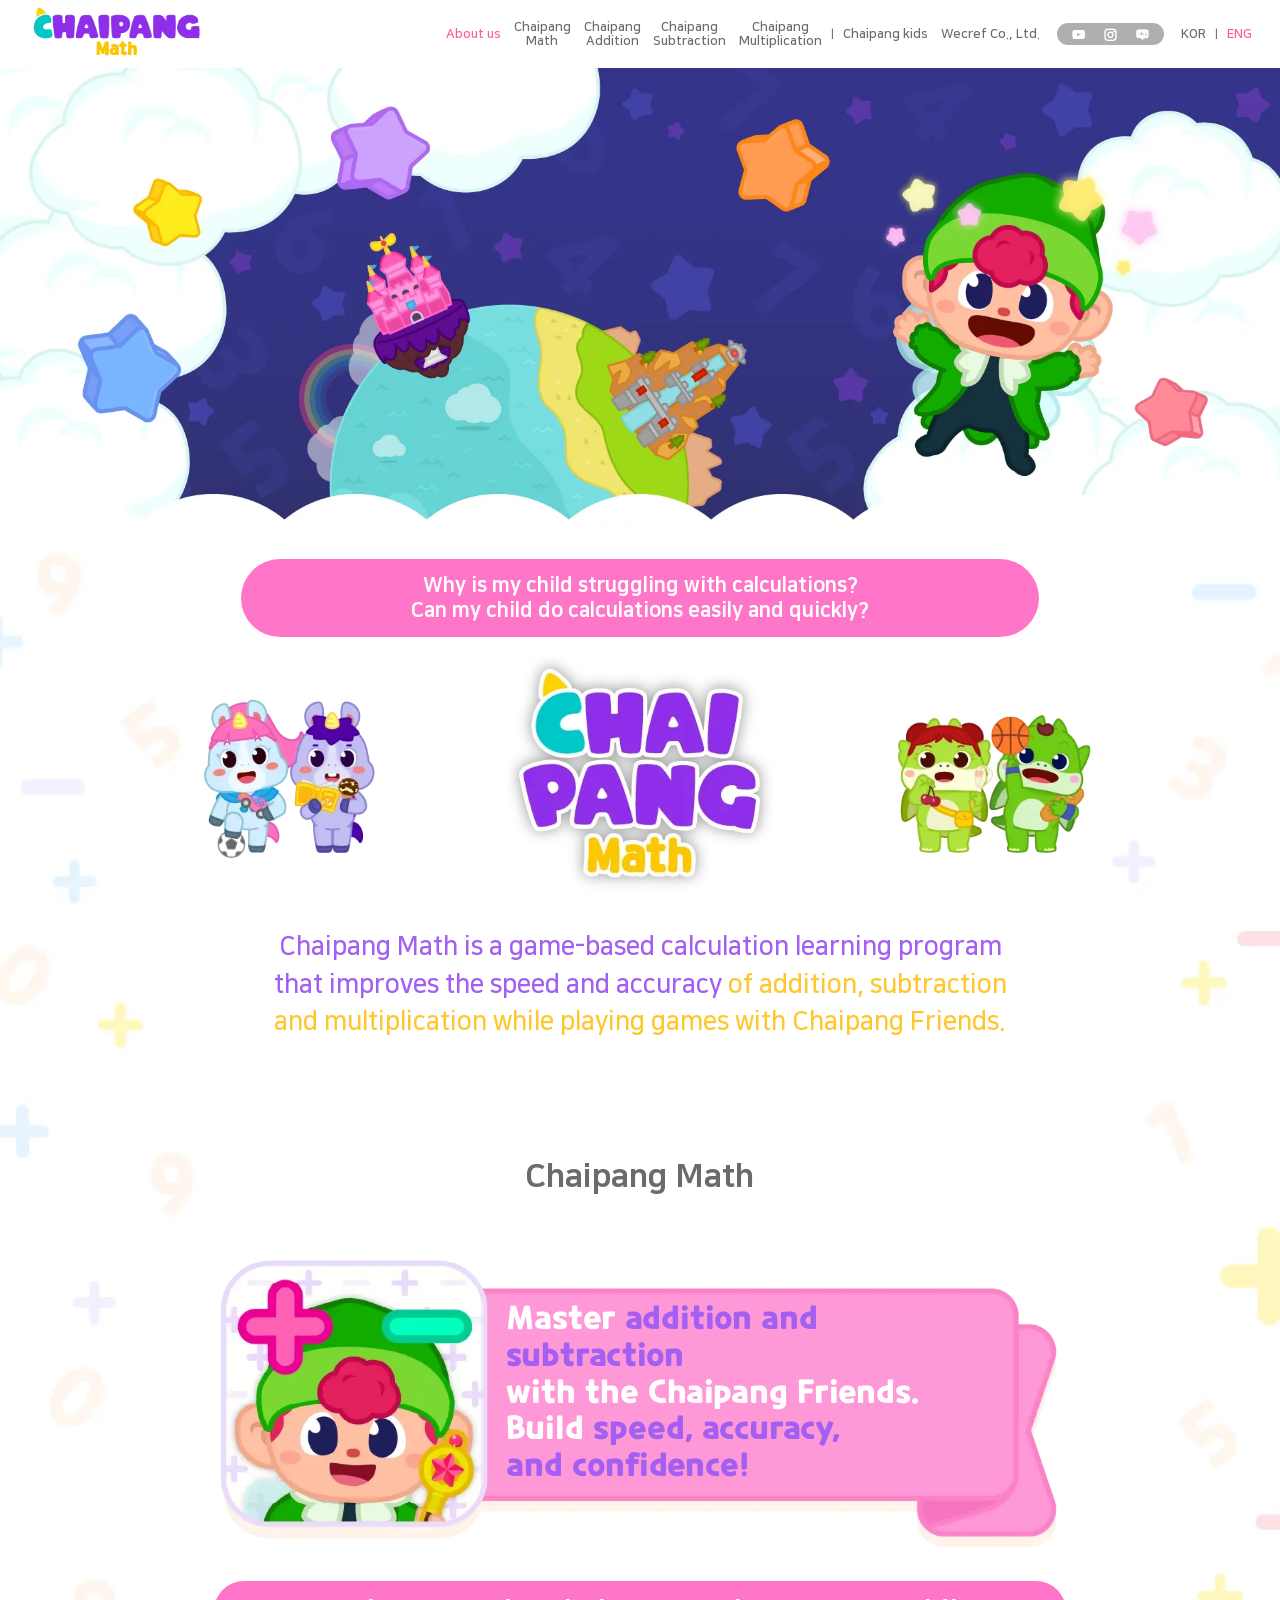
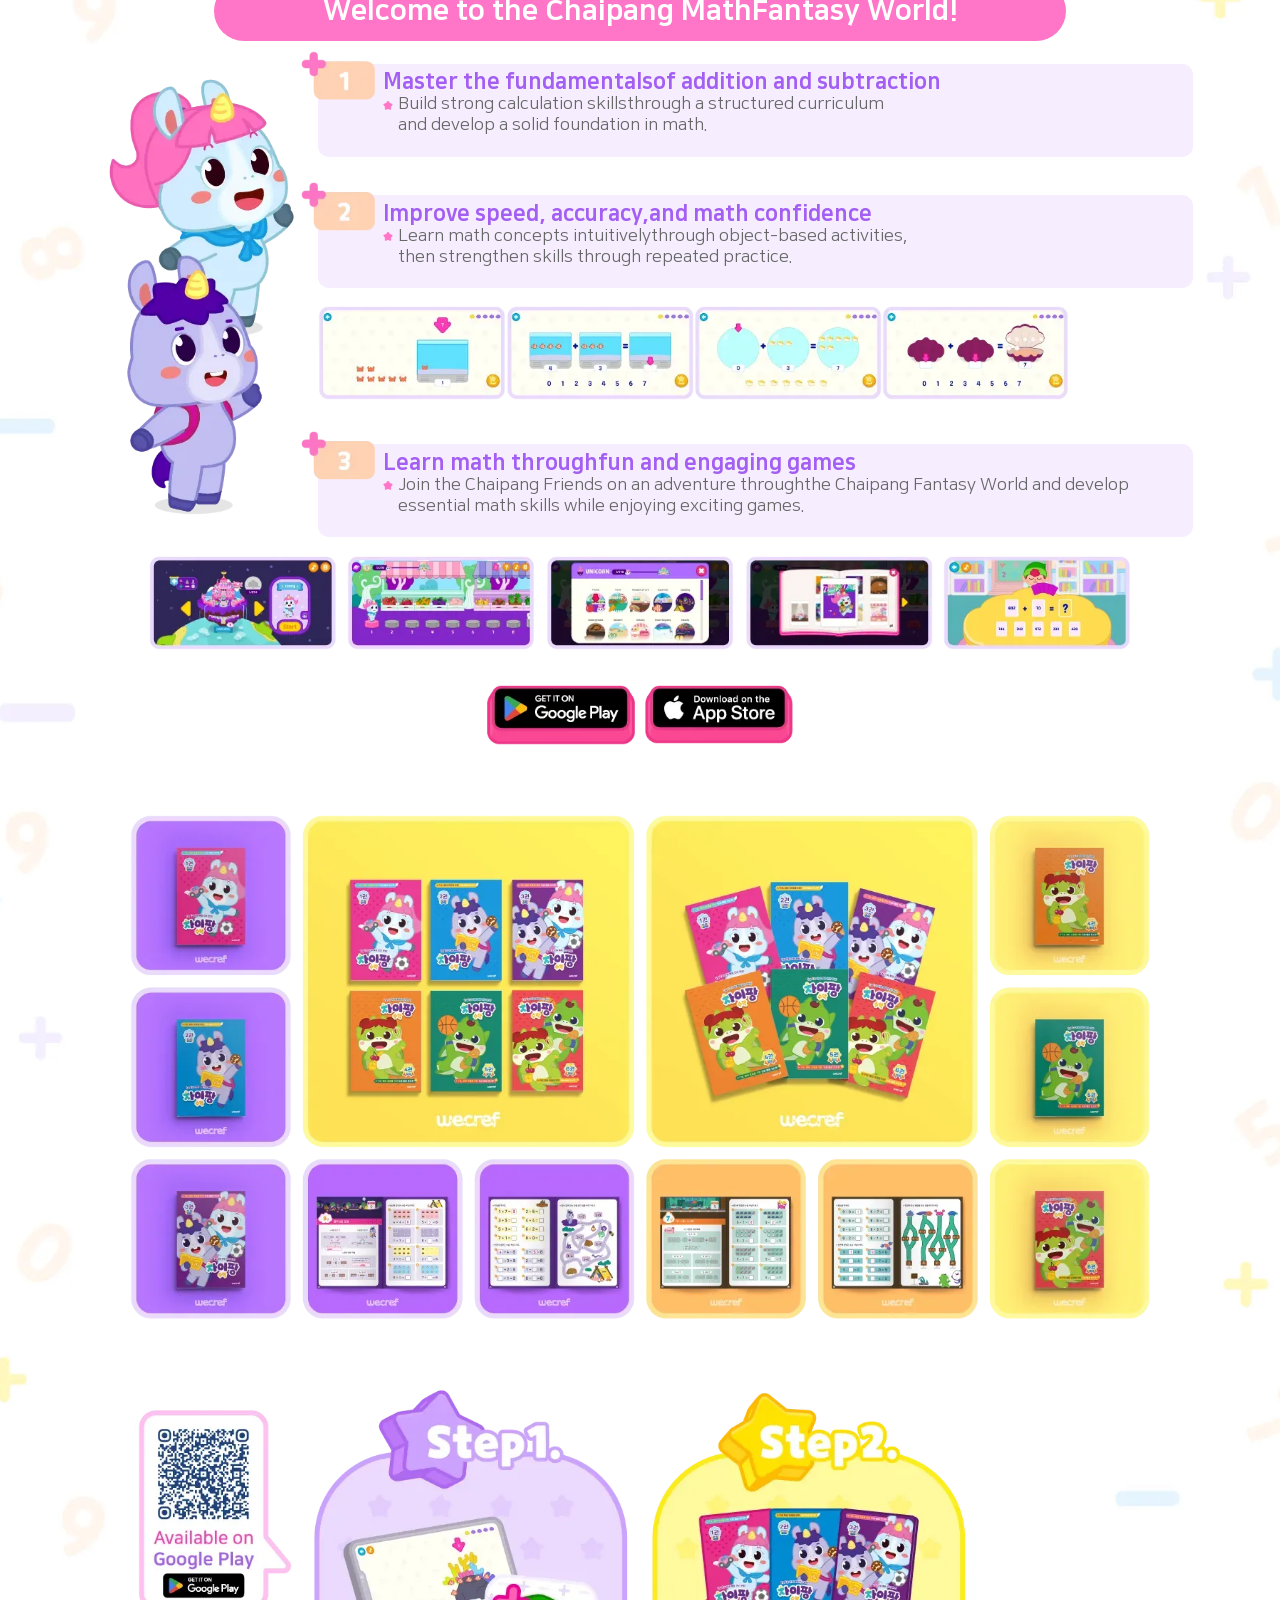
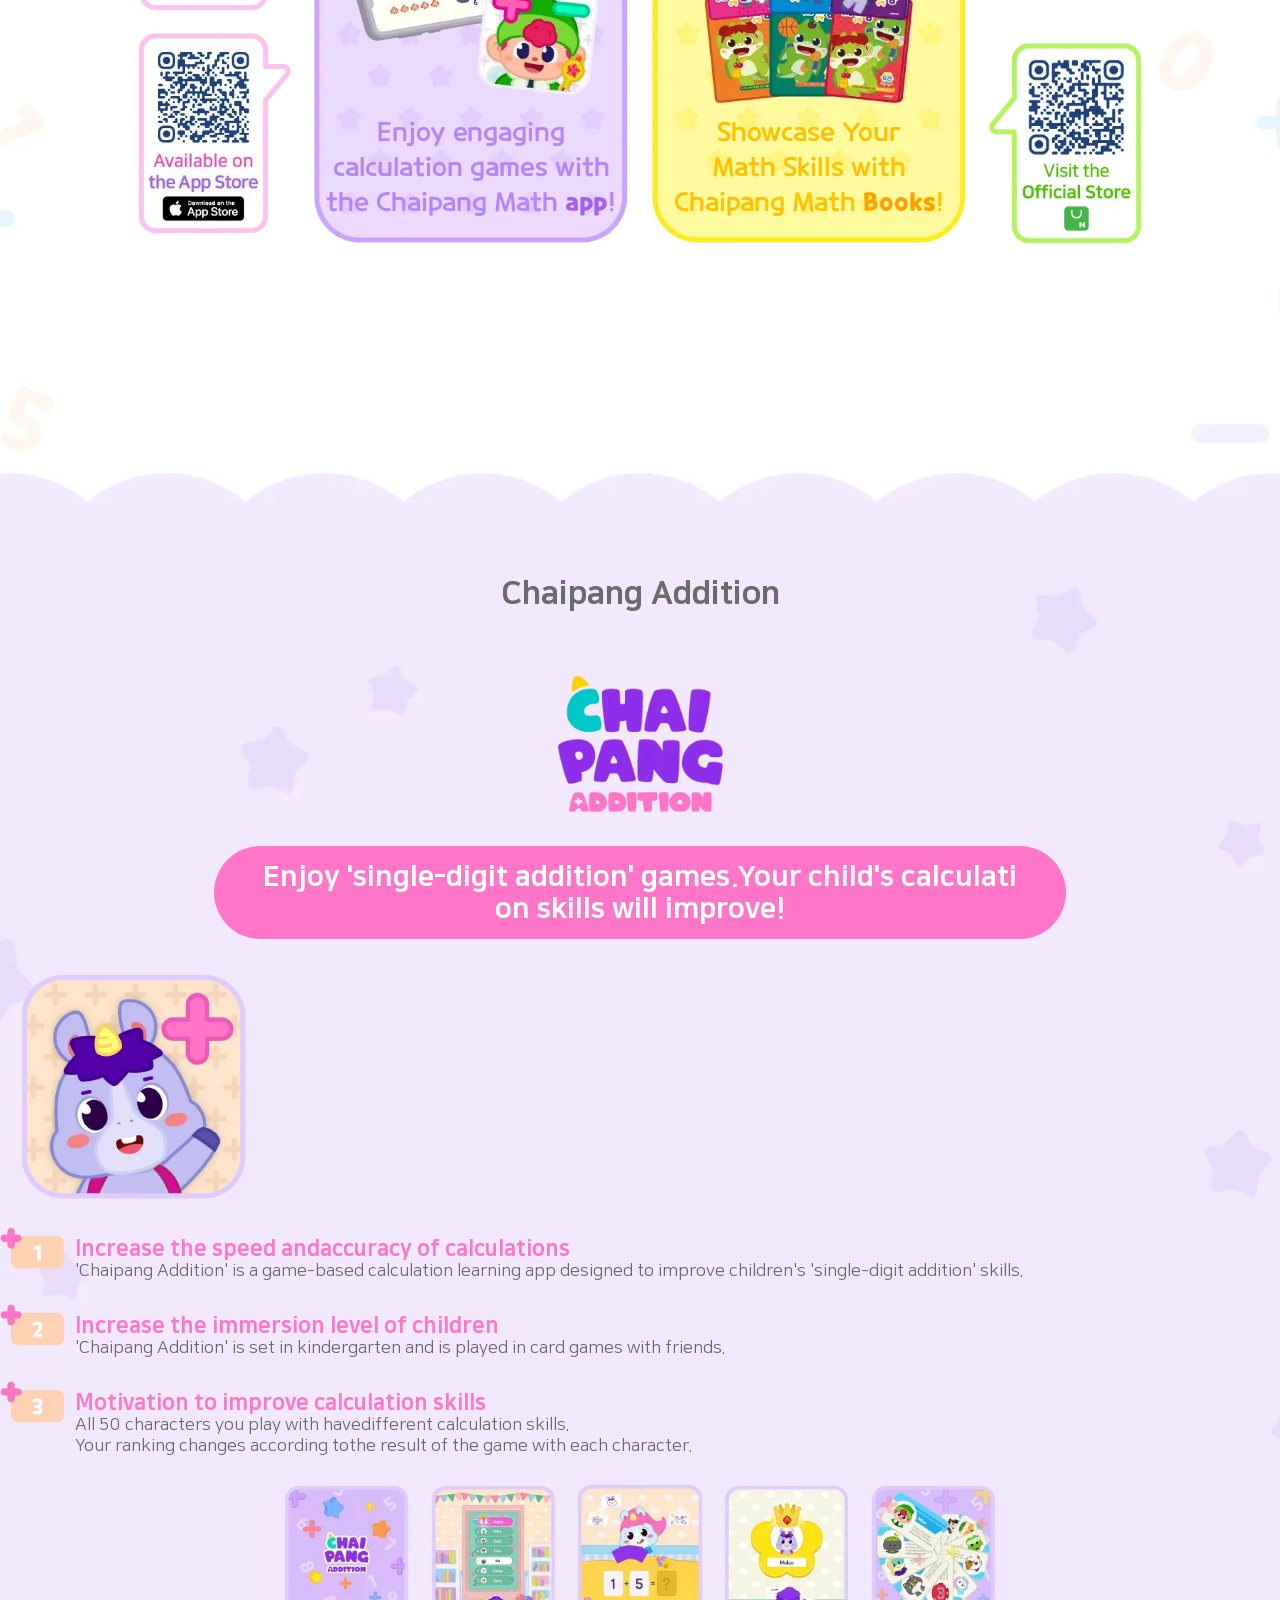
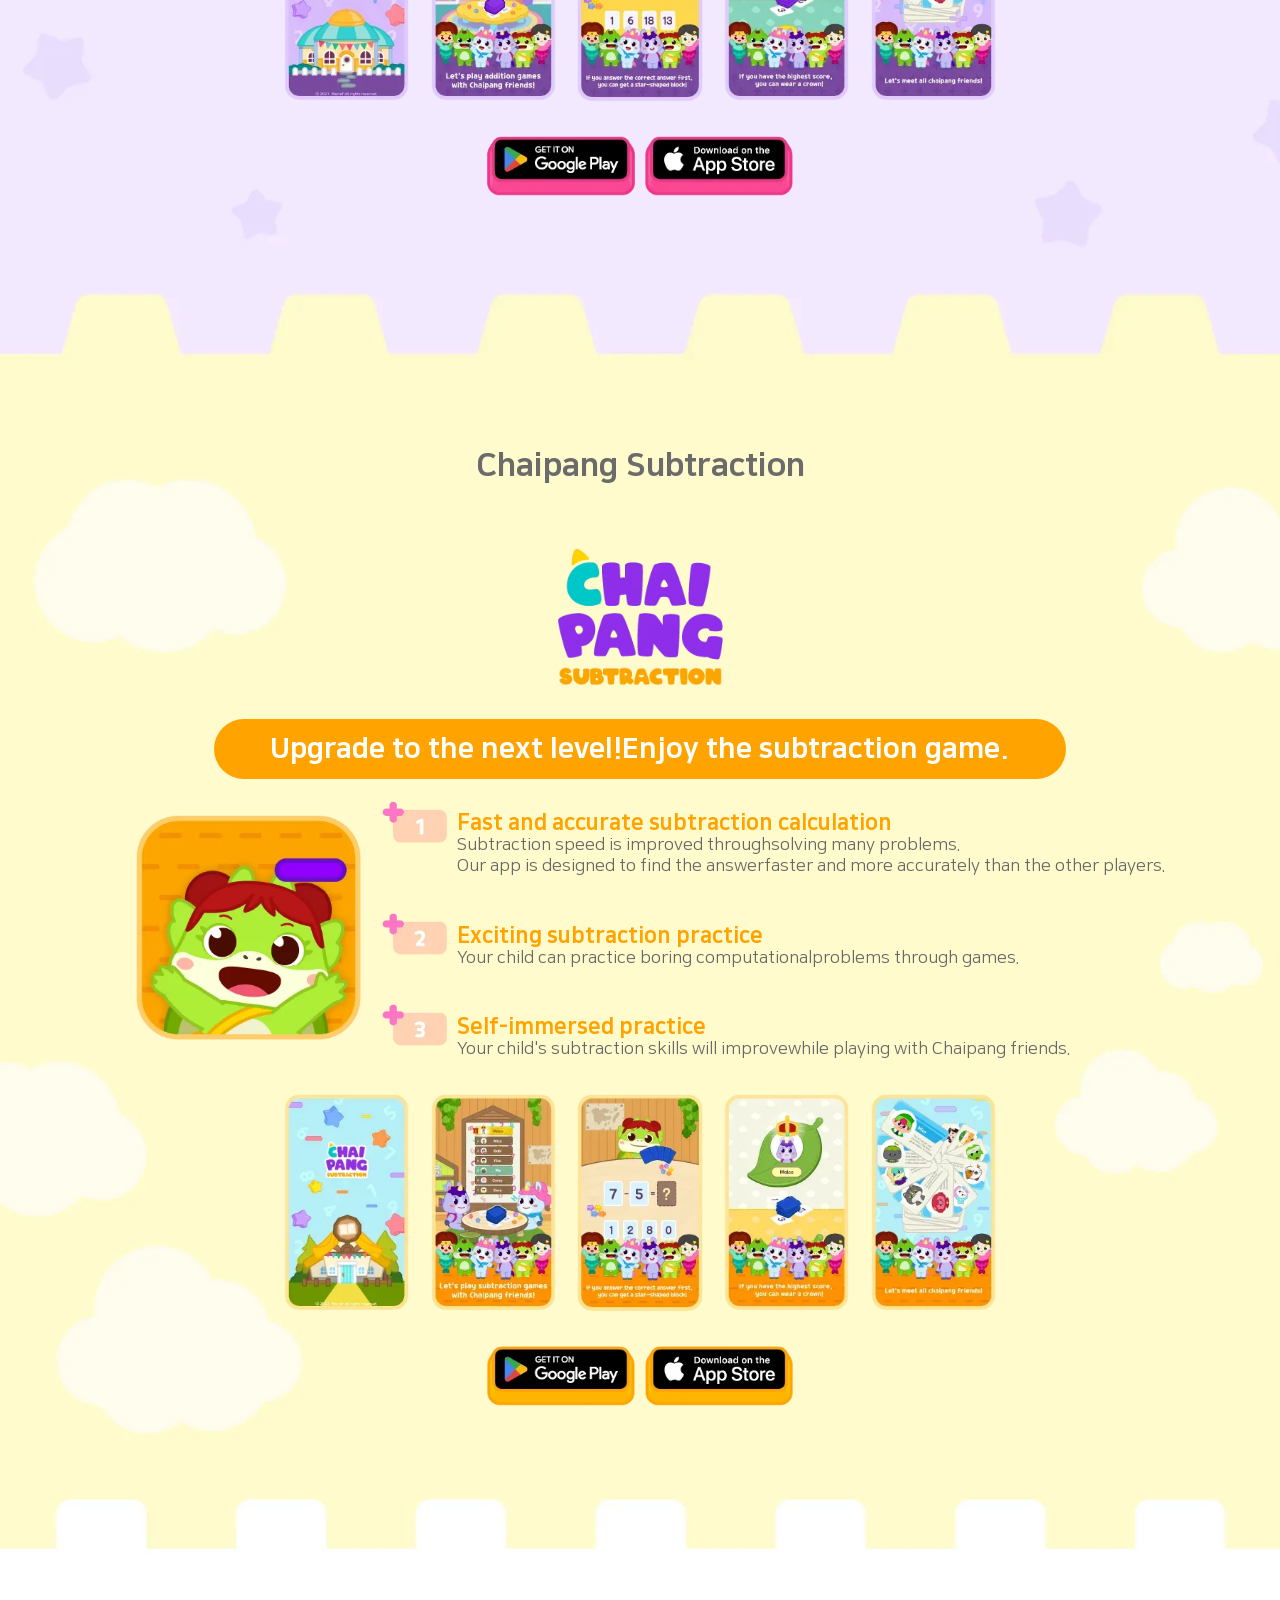
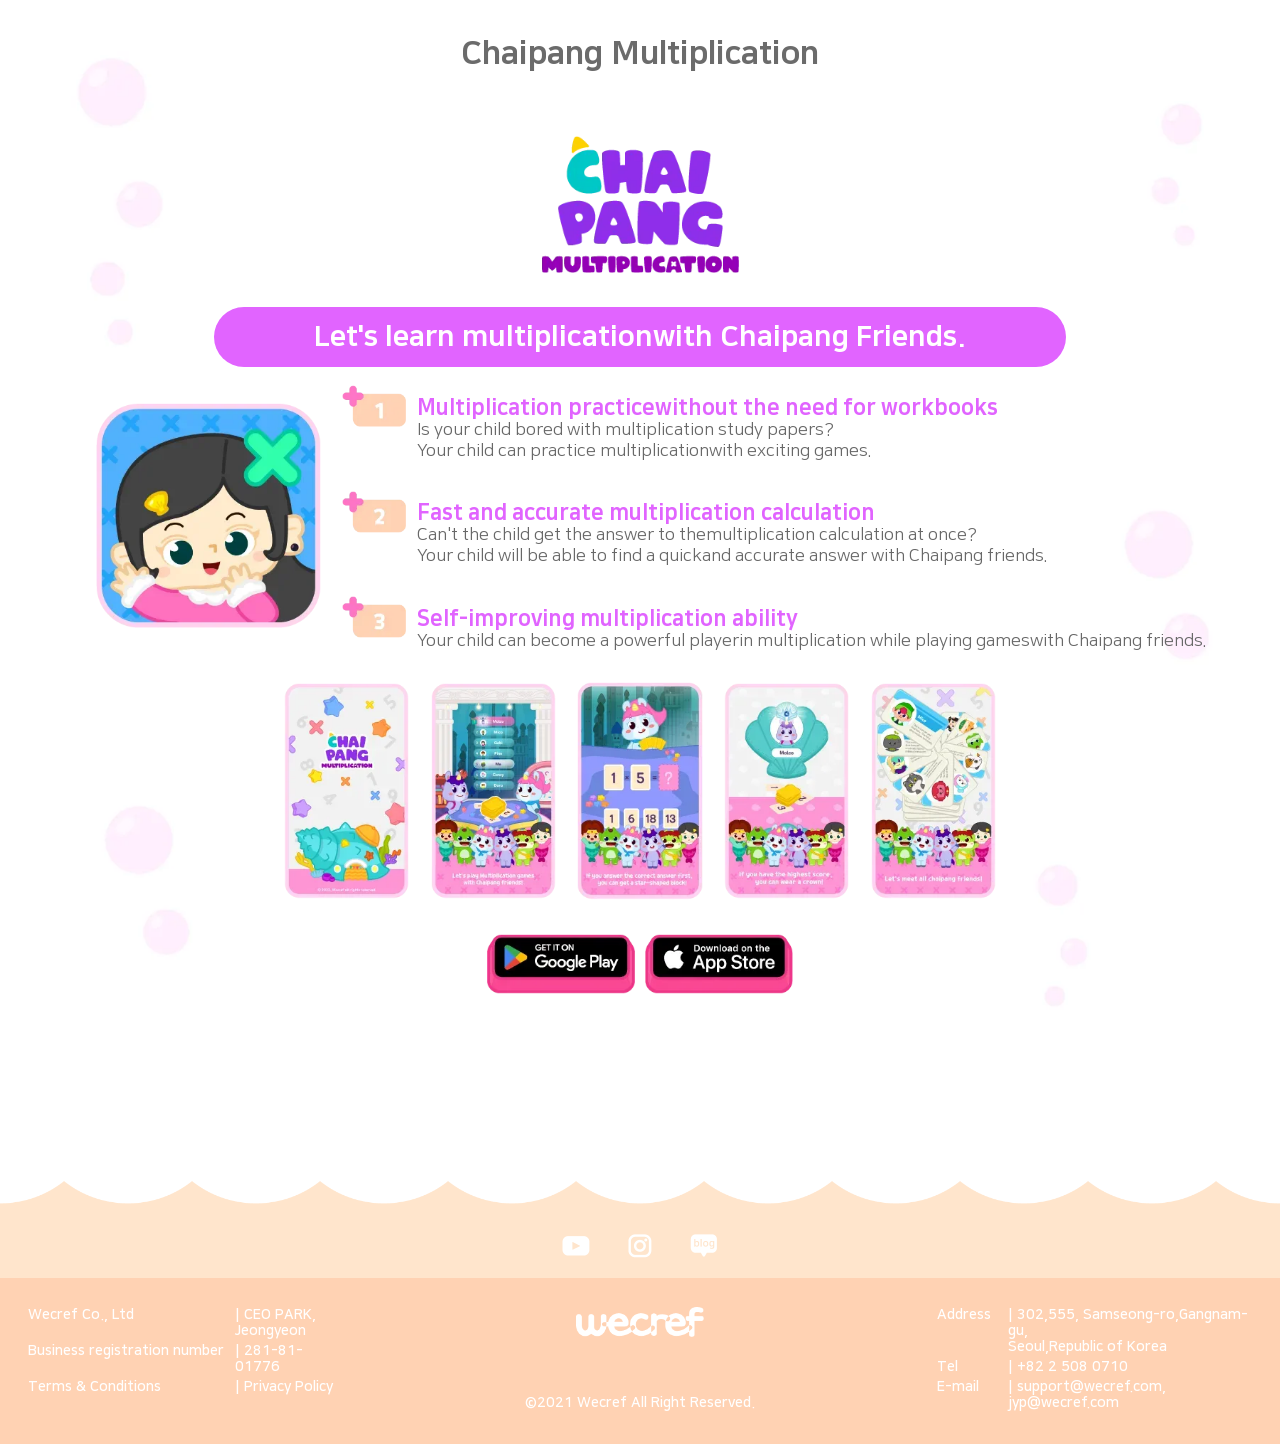
==== en_index.html @ 0b6674e0 "[리팩토링] Hero info p dual span 분리 (769+/768-), showcase-step BP 조정, 769~840px flex-wrap nowrap" ====
<!DOCTYPE html>
<html lang="en">

<head>
    <meta charset="UTF-8">
    <meta name="viewport" content="width=device-width, initial-scale=1.0">
    <meta name="Description"
        content="Chaipang Math is a game-based calculation learning program that improves the speed and accuracy of addition, subtraction, and multiplication." />
    <meta name="author" content="K.Moon" />
    <meta name="publisher" content="Wecref" />
    <meta name="generator" content="Visual Studio Code" />
    <meta name="email" content="wecref.dev@gmail.com" />
    <meta name="date" content="2022-02-22T05:12:00+09:00" />
    <meta name="copyright" content="2022 Wecref Co., Ltd." />

    <!-- Open Graph ë©í??ê·¸ -->
    <meta property="og:url" content="https://math.chaipangkids.com/" />
    <meta property="og:title" content="Chaipang Math" />
    <meta property="og:image" content="https://math.chaipangkids.com/shared/images/share.png" />
    <meta property="og:description"
        content="Chaipang Math is a game-based calculation learning program that improves the speed and accuracy of addition, subtraction, and multiplication." />
    <meta property="og:site_name" content="Chaipang Math" />
    <meta property="og:locale" content="en_US" />
    <meta property="og:image:width" content="1200" />
    <meta property="og:image:height" content="630" />
    <meta property="og:image:alt" content="Chaipang Math thumbnail" />
    <link rel="shortcut icon" type="image/png" href="./shared/images/wecref_cion.png" />
    <title>Chaipang Math</title>

    <link rel="stylesheet" href="./main.css" />
    <script type="module" src="./main.js"></script>
</head>
<span id="menu-main"></span>

<body>
    <nav class="en">
        <div class="nav-header">
            <a href="/" class="logo">
                <picture><source srcset="./components/nav/images/siteNavBi_en.webp" type="image/webp"><img src="./components/nav/images/siteNavBi_en.png" alt="Wecref" /></picture>
            </a>
            <button class="menu-toggle" aria-label="Menu">
                <img src="./components/nav/images/list_white_48dp.svg" alt="Menu" />
            </button>
        </div>
        <div class="nav-body">
            <ul class="nav-menus">
                <li><a href="#menu-main">About us</a></li>
                <li><a href="#menu-math">Chaipang<br>Math</a></li>
                <li><a href="#menu-addition">Chaipang<br>Addition</a></li>
                <li><a href="#menu-subtraction">Chaipang<br>Subtraction</a></li>
                <li><a href="#menu-multiplication">Chaipang<br>Multiplication</a></li>
                <li><a href="https://chaipangkids.com/en_index.html">Chaipang kids</a></li>
                <li><a href="https://wecref.com/en_index.html">Wecref Co., Ltd.</a></li>
            </ul>
            <ul class="social-links">
                <li>
                    <a href="https://www.youtube.com/channel/UCpsxCqG0PIUx75o36Si4ptA" target="_blank">
                        <picture>
                            <source srcset="./shared/images/youtubeLogo.webp" type="image/webp">
                            <img src="./shared/images/youtubeLogo.png" alt="YouTube">
                        </picture>
                    </a>
                </li>
                <li>
                    <a href="https://www.instagram.com/chaipang.kids" target="_blank">
                        <picture>
                            <source srcset="./shared/images/instagramLogo.webp" type="image/webp">
                            <img src="./shared/images/instagramLogo.png" alt="Instagram">
                        </picture>
                    </a>
                </li>
                <li>
                    <a href="https://blog.naver.com/chaipang_kids" target="_blank">
                        <picture>
                            <source srcset="./shared/images/blogLogo.webp" type="image/webp">
                            <img src="./shared/images/blogLogo.png" alt="Blog">
                        </picture>
                    </a>
                </li>
            </ul>
            <ul class="language-selector">
                <li><a href="kr_index.html">KOR</a></li>
                <li><a href="en_index.html" class="active">ENG</a></li>
            </ul>
        </div>
    </nav>

    <div id="contents-main" class="en">
        <picture>
            <source srcset="./components/hero/images/banner_BG.webp" type="image/webp">
            <img src="./components/hero/images/banner_BG.png" alt="" />
        </picture>
    </div>
    <span id="menu-math"></span>
    <div class="en contents-card">
        <picture class="bg">
            <source srcset="./components/section-product/images/BG_1.webp" type="image/webp">
            <img src="./components/section-product/images/BG_1.png" alt="" />
        </picture>
        <div class="hero-content">
            <div class="pink-rectangle">
                <p>Why is my child struggling with calculations?</p>
                <p>Can my child do calculations easily and quickly?</p>
            </div>
            <div class="hero-images">
                <picture class="side">
                    <source srcset="./components/hero/images/Main_CM.webp" type="image/webp">
                    <img src="./components/hero/images/Main_CM.png" alt="" />
                </picture>
                <picture class="logo"><source srcset="./shared/images/banner_BI_EN.webp" type="image/webp"><img src="./shared/images/banner_BI_EN.png" alt="Chaipang Math" /></picture>
                <picture class="side">
                    <source srcset="./components/hero/images/Main_DG.webp" type="image/webp">
                    <img src="./components/hero/images/Main_DG.png" alt="" />
                </picture>
            </div>
            <div class="info">
                <p>
                    <span class="hero-dt">
                        <span class="TxtNeon00">Chaipang Math is a game-based calculation learning program<br>
                        that improves the speed and accuracy</span> of addition, subtraction<br>
                        and multiplication while playing games with Chaipang Friends.
                    </span>
                    <span class="hero-mb">
                        <span class="TxtNeon00">Chaipang Math is a game-based calculation learning<br>
                        program that improves the speed and accuracy</span><br>
                        of addition, subtraction and multiplication<br>
                        while playing games with Chaipang Friends.
                    </span>
                </p>
            </div>
        </div>
        <div class="title">
            <p>Chaipang Math</p>
<div class="math-title-wrap">
                <picture class="math-title"><source srcset="./components/section-product/images/App_Icon_Math.webp" type="image/webp"><img src="./components/section-product/images/App_Icon_Math.png" alt="Chaipang Math" /></picture>
                <div class="title-text">
                    <p>Master <span class="highlight">addition and subtraction</span><br>with the Chaipang Friends.<br>Build <span class="highlight">speed, accuracy,<br>and confidence!</span></p>
                </div>
            </div>
        </div>
        <div class="pink-rectangle">
            <p>Welcome to the Chaipang Math<br class="responsive-break">Fantasy World!</p>
        </div>

        <div class="info">
            <picture><source srcset="./components/section-product/images/ConzyMalco.webp" type="image/webp"><img class="icon" src="./components/section-product/images/ConzyMalco.png" alt="Chaipang Math icon" /></picture>
            <div class="texts">
                <div>
                    <picture><source srcset="./components/section-product/images/en/1_EN.webp" type="image/webp"><img src="./components/section-product/images/en/1_EN.png" alt="Number 1" /></picture>
                    <div>
                        <h1>Master the fundamentals<br class="responsive-break">of addition and subtraction</h1>
                        <p>Build strong calculation skills<br class="responsive-break">through a structured curriculum</p>
                        <p>and develop a solid foundation in math.</p>
                    </div>
                </div>

                <div>
                    <picture><source srcset="./components/section-product/images/en/2_EN.webp" type="image/webp"><img src="./components/section-product/images/en/2_EN.png" alt="Number 2" /></picture>
                    <div>
                        <h1>Improve speed, accuracy,<br class="responsive-break">and math confidence</h1>
                        <p>Learn math concepts intuitively<br class="responsive-break">through object-based activities,</p>
                        <p>then strengthen skills through repeated practice.</p>
                    </div>
                </div>

                                <div class="screenshots">
                    <picture><source srcset="./components/section-product/images/en/2_screenshot_1_EN.webp" type="image/webp"><img src="./components/section-product/images/en/2_screenshot_1_EN.png" alt="" /></picture>
                    <picture><source srcset="./components/section-product/images/en/2_screenshot_2_EN.webp" type="image/webp"><img src="./components/section-product/images/en/2_screenshot_2_EN.png" alt="" /></picture>
                    <picture><source srcset="./components/section-product/images/en/2_screenshot_3_EN.webp" type="image/webp"><img src="./components/section-product/images/en/2_screenshot_3_EN.png" alt="" /></picture>
                    <picture><source srcset="./components/section-product/images/en/2_screenshot_4_EN.webp" type="image/webp"><img src="./components/section-product/images/en/2_screenshot_4_EN.png" alt="" /></picture>
                </div>

                <div>
                    <picture><source srcset="./components/section-product/images/en/3_EN.webp" type="image/webp"><img src="./components/section-product/images/en/3_EN.png" alt="Number 3" /></picture>
                    <div>
                        <h1>Learn math through<br class="responsive-break">fun and engaging games</h1>
                        <p>Join the Chaipang Friends on an adventure through<br class="responsive-break">the Chaipang Fantasy World and develop</p>
                        <p>essential math skills while enjoying exciting games.</p>
                    </div>
                </div>
            </div>
        </div>

        <div class="showcase-type01">
            <picture><source srcset="./components/section-product/images/en/3_screenshot_1_EN.webp" type="image/webp"><img src="./components/section-product/images/en/3_screenshot_1_EN.png" alt="Number 1"></picture>
            <picture><source srcset="./components/section-product/images/en/3_screenshot_2_EN.webp" type="image/webp"><img src="./components/section-product/images/en/3_screenshot_2_EN.png" alt="Number 2"></picture>
            <picture><source srcset="./components/section-product/images/en/3_screenshot_3_EN.webp" type="image/webp"><img src="./components/section-product/images/en/3_screenshot_3_EN.png" alt="Number 3"></picture>
            <picture><source srcset="./components/section-product/images/en/3_screenshot_4_EN.webp" type="image/webp"><img src="./components/section-product/images/en/3_screenshot_4_EN.png" alt="Screenshot 4"></picture>
            <picture><source srcset="./components/section-product/images/en/3_screenshot_5_EN.webp" type="image/webp"><img src="./components/section-product/images/en/3_screenshot_5_EN.png" alt="Screenshot 5"></picture>
        </div>

        <div class="link">
            <a href="https://play.google.com/store/apps/details?id=com.wecref.edu.chaipang.math&hl=en" target="_blank">
                <picture><source srcset="./components/section-product/images/button_GooglePlay_cn.webp" type="image/webp"><img src="./components/section-product/images/button_GooglePlay_cn.png" alt="Google Play"></picture></a>
            <a href="https://apps.apple.com/us/app/chaipang-math/id6449987310" target="_blank">
                <picture><source srcset="./components/section-product/images/button_AppStore_cn.webp" type="image/webp"><img src="./components/section-product/images/button_AppStore_cn.png" alt="App Store"></picture></a>
        </div>

        <div class="showcase-type03">
            <picture><source srcset="./components/section-product/images/Book.webp" type="image/webp"><img src="./components/section-product/images/Book.png" alt="" /></picture>
        </div>

        <div class="showcase-step">
            <div class="step-group">
                <div class="step-buttons">
                    <a href="https://play.google.com/store/apps/details?id=com.wecref.edu.chaipang.math&hl=en" target="_blank">
                    <picture><source srcset="./components/section-product/images/en/Step1_GooglePlay_EN.webp" type="image/webp"><img src="./components/section-product/images/en/Step1_GooglePlay_EN.png" alt="" /></picture></a>
                    <a href="https://apps.apple.com/us/app/chaipang-math/id6449987310" target="_blank">
                    <picture><source srcset="./components/section-product/images/en/Step1_Appstore_EN.webp" type="image/webp"><img src="./components/section-product/images/en/Step1_Appstore_EN.png" alt="" /></picture></a>
                </div>
                <div class="step-item">
                    <picture><source srcset="./components/section-product/images/kr/Step1.webp" type="image/webp"><img src="./components/section-product/images/kr/Step1.png" alt="" /></picture>
                    <div class="step-text">
                        <p>Enjoy engaging<br>calculation games with<br>the Chaipang Math <span class="highlight">app</span>!</p>
                    </div>
                </div>
            </div>
            <div class="step-group">
                <div class="step-item">
                    <picture><source srcset="./components/section-product/images/kr/Step2.webp" type="image/webp"><img src="./components/section-product/images/kr/Step2.png" alt="" /></picture>
                    <div class="step-text">
                        <p>Showcase Your<br>Math Skills with<br>Chaipang Math <span class="highlight">Books</span>!</p>
                    </div>
                </div>
                <a href="https://smartstore.naver.com/chaipang_kids" target="_blank"><picture><source srcset="./components/section-product/images/en/Step2_Naver_EN.webp" type="image/webp"><img src="./components/section-product/images/en/Step2_Naver_EN.png" alt="" /></picture></a>
            </div>
        </div>
    </div>
    <span id="menu-addition"></span>
    <div class="en contents-card">
        <picture class="bg">
            <source srcset="./components/section-product/images/BG_2.webp" type="image/webp">
            <img src="./components/section-product/images/BG_2.png" alt="" />
        </picture>
        <div class="title">
            <p>Chaipang Addition</p>
            <picture><source srcset="./components/section-product/images/en/Add_BI_EN.webp" type="image/webp"><img src="./components/section-product/images/en/Add_BI_EN.png" alt="Chaipang Addition" /></picture>
        </div>
        <div class="pink-rectangle">
            <p>Enjoy 'single-digit addition' games.<br class="responsive-break">Your child's calculation skills will improve!</p>
        </div>

        <div class="info">
            <picture><source srcset="./components/section-product/images/App_Icon_add.webp" type="image/webp"><img class="icon" src="./components/section-product/images/App_Icon_add.png" alt="Chaipang Addition icon" /></picture>
            <div class="texts">
                <div>
                    <picture><source srcset="./components/section-product/images/en/1_EN.webp" type="image/webp"><img src="./components/section-product/images/en/1_EN.png" alt="Number 1" /></picture>
                    <div>
                        <h1>Increase the speed and<br class="responsive-break">accuracy of calculations</h1>
                        <p>'Chaipang Addition' is a game-based<br class="responsive-break">
                            calculation learning app designed to improve children's<br class="responsive-break">
                            'single-digit addition' skills.</p>
                    </div>
                </div>

                <div>
                    <picture><source srcset="./components/section-product/images/en/2_EN.webp" type="image/webp"><img src="./components/section-product/images/en/2_EN.png" alt="Number 2" /></picture>
                    <div>
                        <h1>Increase the immersion level of children</h1>
                        <p>'Chaipang Addition' is set in kindergarten and <br class="responsive-break">
                            is played in card games with friends.</p>
                    </div>
                </div>

                <div>
                    <picture><source srcset="./components/section-product/images/en/3_EN.webp" type="image/webp"><img src="./components/section-product/images/en/3_EN.png" alt="Number 3" /></picture>
                    <div>
                        <h1>Motivation to improve calculation skills</h1>
                        <p>All 50 characters you play with have<br class="responsive-break">different calculation skills.</p>
                        <p>Your ranking changes according to<br class="responsive-break">the result of the game with each character.</p>
                    </div>
                </div>
            </div>
        </div>

        <div class="showcase-type02">
            <picture><source srcset="./components/section-product/images/en/Add_screenshot_1_EN.webp" type="image/webp"><img src="./components/section-product/images/en/Add_screenshot_1_EN.png" alt="Number 1"></picture>
            <picture><source srcset="./components/section-product/images/en/Add_screenshot_2_EN.webp" type="image/webp"><img src="./components/section-product/images/en/Add_screenshot_2_EN.png" alt="Number 2"></picture>
            <picture><source srcset="./components/section-product/images/en/Add_screenshot_3_EN.webp" type="image/webp"><img src="./components/section-product/images/en/Add_screenshot_3_EN.png" alt="Number 3"></picture>
            <picture><source srcset="./components/section-product/images/en/Add_screenshot_4_EN.webp" type="image/webp"><img src="./components/section-product/images/en/Add_screenshot_4_EN.png" alt="Screenshot 4"></picture>
            <picture><source srcset="./components/section-product/images/en/Add_screenshot_5_EN.webp" type="image/webp"><img src="./components/section-product/images/en/Add_screenshot_5_EN.png" alt="Screenshot 5"></picture>
        </div>

        <div class="link">
            <a href="https://play.google.com/store/apps/details?id=com.wecref.chaipang.addition&hl=en" target="_blank">
                <picture><source srcset="./components/section-product/images/button_GooglePlay_cn.webp" type="image/webp"><img src="./components/section-product/images/button_GooglePlay_cn.png" alt="Google Play" /></picture></a>
            <a href="https://apps.apple.com/us/app/chaipang-addition/id1608482068" target="_blank">
                <picture><source srcset="./components/section-product/images/button_AppStore_cn.webp" type="image/webp"><img src="./components/section-product/images/button_AppStore_cn.png" alt="App Store" /></picture></a>
        </div>
    </div>

    <span id="menu-subtraction"></span>
    <div class="en contents-card">
        <picture class="bg">
            <source srcset="./components/section-product/images/BG_3.webp" type="image/webp">
            <img src="./components/section-product/images/BG_3.png" alt="" />
        </picture>
        <div class="title">
            <p>Chaipang Subtraction</p>
            <picture><source srcset="./components/section-product/images/en/Sub_BI_EN.webp" type="image/webp"><img src="./components/section-product/images/en/Sub_BI_EN.png" alt="Chaipang Subtraction" /></picture>
        </div>
        <div class="pink-rectangle">
            <p>Upgrade to the next level!<br class="responsive-break">Enjoy the subtraction game.</p>
        </div>

        <div class="info">
            <picture><source srcset="./components/section-product/images/App_Icon_sub.webp" type="image/webp"><img class="icon" src="./components/section-product/images/App_Icon_sub.png" alt="Chaipang Subtraction" /></picture>
            <div class="texts">
                <div>
                    <picture><source srcset="./components/section-product/images/en/1_EN.webp" type="image/webp"><img src="./components/section-product/images/en/1_EN.png" alt="Number 1" /></picture>
                    <div>
                        <h1>Fast and accurate subtraction calculation</h1>
                        <p>Subtraction speed is improved through<br class="responsive-break">solving many problems.</p>
                        <p>Our app is designed to find the answer<br class="responsive-break">faster and more accurately than the other players.</p>
                    </div>
                </div>

                <div>
                    <picture><source srcset="./components/section-product/images/en/2_EN.webp" type="image/webp"><img src="./components/section-product/images/en/2_EN.png" alt="Number 2" /></picture>
                    <div>
                        <h1>Exciting subtraction practice</h1>
                        <p>Your child can practice boring computational<br class="responsive-break">problems through games.</p>
                    </div>
                </div>

                <div>
                    <picture><source srcset="./components/section-product/images/en/3_EN.webp" type="image/webp"><img src="./components/section-product/images/en/3_EN.png" alt="Number 3" /></picture>
                    <div>
                        <h1>Self-immersed practice</h1>
                        <p>Your child's subtraction skills will improve<br class="responsive-break">while playing with Chaipang friends.</p>
                    </div>
                </div>
            </div>
        </div>

        <div class="showcase-type02">
            <picture><source srcset="./components/section-product/images/en/Sub_screenshot_1_EN.webp" type="image/webp"><img src="./components/section-product/images/en/Sub_screenshot_1_EN.png" alt="Number 1"></picture>
            <picture><source srcset="./components/section-product/images/en/Sub_screenshot_2_EN.webp" type="image/webp"><img src="./components/section-product/images/en/Sub_screenshot_2_EN.png" alt="Number 2"></picture>
            <picture><source srcset="./components/section-product/images/en/Sub_screenshot_3_EN.webp" type="image/webp"><img src="./components/section-product/images/en/Sub_screenshot_3_EN.png" alt="Number 3"></picture>
            <picture><source srcset="./components/section-product/images/en/Sub_screenshot_4_EN.webp" type="image/webp"><img src="./components/section-product/images/en/Sub_screenshot_4_EN.png" alt="Screenshot 4"></picture>
            <picture><source srcset="./components/section-product/images/en/Sub_screenshot_5_EN.webp" type="image/webp"><img src="./components/section-product/images/en/Sub_screenshot_5_EN.png" alt="Screenshot 5"></picture>
        </div>

        <div class="link">
            <a href="https://play.google.com/store/apps/details?id=com.wecref.chaipang.subtraction&hl=en" target="_blank">
                <picture><source srcset="./components/section-product/images/website_Chaipangkids_b_google.webp" type="image/webp"><img src="./components/section-product/images/website_Chaipangkids_b_google.png" alt="Google Play" /></picture></a>
            <a href="https://apps.apple.com/us/app/chaipang-subtraction/id1614401871" target="_blank">
                <picture><source srcset="./components/section-product/images/website_Chaipangkids_b_appstore.webp" type="image/webp"><img src="./components/section-product/images/website_Chaipangkids_b_appstore.png" alt="App Store" /></picture></a>
        </div>
    </div>

    <span id="menu-multiplication"></span>
    <div class="en contents-card">
        <picture class="bg">
            <source srcset="./components/section-product/images/BG_4.webp" type="image/webp">
            <img src="./components/section-product/images/BG_4.png" alt="" />
        </picture>
        <div class="title">
            <p>Chaipang Multiplication</p>
            <picture><source srcset="./components/section-product/images/en/Mult_BI_EN.webp" type="image/webp"><img src="./components/section-product/images/en/Mult_BI_EN.png" alt="Chaipang Multiplication" /></picture>
        </div>
        <div class="pink-rectangle">
            <p>Let's learn multiplication<br class="responsive-break">with Chaipang Friends.</p>
        </div>

        <div class="info">
            <picture><source srcset="./components/section-product/images/MultiplicationIcon.webp" type="image/webp"><img class="icon" src="./components/section-product/images/MultiplicationIcon.png" alt="Chaipang Multiplication" /></picture>
            <div class="texts">
                <div>
                    <picture><source srcset="./components/section-product/images/en/1_EN.webp" type="image/webp"><img src="./components/section-product/images/en/1_EN.png" alt="Number 1" /></picture>
                    <div>
                        <h1>Multiplication practice<br class="responsive-break">without the need for workbooks</h1>
                        <p>Is your child bored with multiplication study papers?</p>
                        <p>Your child can practice multiplication<br class="responsive-break">with exciting games.</p>
                    </div>
                </div>

                <div>
                    <picture><source srcset="./components/section-product/images/en/2_EN.webp" type="image/webp"><img src="./components/section-product/images/en/2_EN.png" alt="Number 2" /></picture>
                    <div>
                        <h1>Fast and accurate multiplication calculation</h1>
                        <p>Can't the child get the answer to the<br class="responsive-break">multiplication calculation at once?</p>
                        <p>Your child will be able to find a quick<br class="responsive-break">and accurate answer with Chaipang friends.</p>
                    </div>
                </div>

                <div>
                    <picture><source srcset="./components/section-product/images/en/3_EN.webp" type="image/webp"><img src="./components/section-product/images/en/3_EN.png" alt="Number 3" /></picture>
                    <div>
                        <h1>Self-improving multiplication ability</h1>
                        <p>Your child can become a powerful player<br class="responsive-break">in multiplication while playing games<br class="responsive-break">with Chaipang friends.</p>

                    </div>
                </div>
            </div>
        </div>

        <div class="showcase-type02">
            <picture><source srcset="./components/section-product/images/en/Mult_screenshot_1_EN.webp" type="image/webp"><img src="./components/section-product/images/en/Mult_screenshot_1_EN.png" alt="Number 1"></picture>
            <picture><source srcset="./components/section-product/images/en/Mult_screenshot_2_EN.webp" type="image/webp"><img src="./components/section-product/images/en/Mult_screenshot_2_EN.png" alt="Number 2"></picture>
            <picture><source srcset="./components/section-product/images/en/Mult_screenshot_3_EN.webp" type="image/webp"><img src="./components/section-product/images/en/Mult_screenshot_3_EN.png" alt="Number 3"></picture>
            <picture><source srcset="./components/section-product/images/en/Mult_screenshot_4_EN.webp" type="image/webp"><img src="./components/section-product/images/en/Mult_screenshot_4_EN.png" alt="Screenshot 4"></picture>
            <picture><source srcset="./components/section-product/images/en/Mult_screenshot_5_EN.webp" type="image/webp"><img src="./components/section-product/images/en/Mult_screenshot_5_EN.png" alt="Screenshot 5"></picture>
        </div>

        <div class="link">
            <a href="https://play.google.com/store/apps/details?id=com.wecref.chaipang.multiplication&hl=en" target="_blank">
                <picture><source srcset="./components/section-product/images/button_GooglePlay_cn.webp" type="image/webp"><img src="./components/section-product/images/button_GooglePlay_cn.png" alt="Google Play" /></picture></a>
            <a href="https://apps.apple.com/us/app/chaipang-multiplication/id1615331704" target="_blank">
                <picture><source srcset="./components/section-product/images/button_AppStore_cn.webp" type="image/webp"><img src="./components/section-product/images/button_AppStore_cn.png" alt="App Store" /></picture></a>
        </div>
    </div>

    <div id="waveDecoDown"></div>
    <footer>
        <ul class="footer-links">
            <li><a href="https://www.youtube.com/channel/UCpsxCqG0PIUx75o36Si4ptA" target="_blank" rel="noopener noreferrer"><picture><source srcset="./components/footer/images/ICON_Youtube.webp" type="image/webp"><img
                         src="./components/footer/images/ICON_Youtube.png" alt="YouTube" /></picture></a></li>
            <li><a href="https://www.instagram.com/chaipang.kids" target="_blank" rel="noopener noreferrer"><picture><source srcset="./components/footer/images/ICON_Instagram.webp" type="image/webp"><img src="./components/footer/images/ICON_Instagram.png"
                         alt="Instagram" /></picture></a></li>
            <li><a href="https://blog.naver.com/chaipang_kids" target="_blank" rel="noopener noreferrer"><picture><source srcset="./components/footer/images/ICON_Blog.webp" type="image/webp"><img src="./components/footer/images/ICON_Blog.png"
                         alt="Blog" /></picture></a>
            </li>
        </ul>
        <div class="footer-info footer-row">
            <ul class="info-list">
                <li><span>Wecref Co., Ltd</span><span>| CEO PARK, Jeongyeon</span></li>
                <li><span>Business registration number</span><span>| 281-81-01776</span></li>
                <li><span>Terms & Conditions</span><span>| Privacy Policy</span></li>
            </ul>
            <ul class="info-list">
                <li><picture><source srcset="./components/footer/images/source_2.webp" type="image/webp"><img src="./components/footer/images/source_2.png" alt="Wecref" /></picture></li>
                <li>&copy;2021 Wecref All Right Reserved.</li>
            </ul>
            <ul class="info-list">
                <li><span>Address</span><span>| 302,555, Samseong-ro,Gangnam-gu, <br class="responsive-break">Seoul,Republic of Korea</span></li>
                <li><span>Tel</span><span>| +82 2 508 0710</span></li>
                <li><span>E-mail</span><span>| support@wecref.com, jyp@wecref.com</span></li>
            </ul>
        </div>
        <div class="footer-col">
            <div class="col-cards">
                <p><strong>Wecref Co., Ltd</strong> <span>CEO PARK, Jeongyeon</span></p>
                <p><strong>Business Registration Number</strong> <span>281-81-01776</span></p>
                <p><span class="label">Terms &amp; Conditions</span> <span>Privacy Policy</span></p>
                <p><strong>Tel</strong> <span>+82 2 508 0710</span></p>
                <p><strong>Address</strong> <span>302,555, Samseong-ro, Gangnam-gu,<br>Seoul, Republic of Korea</span></p>
                <p><strong>Email</strong> <span>support@wecref.com, jyp@wecref.com</span></p>
            </div>
            <div class="col-logo">
                <picture><source srcset="./components/footer/images/source_2.webp" type="image/webp"><img src="./components/footer/images/source_2.png" alt="Wecref" /></picture>
                <p>&copy;2021 Wecref All Right Reserved.</p>
            </div>
        </div>
    </footer>


</body>

</html>
---- main.css ----
@charset "UTF-8";
@import url(shared/Font.css);
@import url(shared/Base.css);
@import url(components/nav/Nav.css);
@import url(components/hero/Hero.css);
@import url(components/section-product/Product.css);
@import url(components/footer/Footer.css);
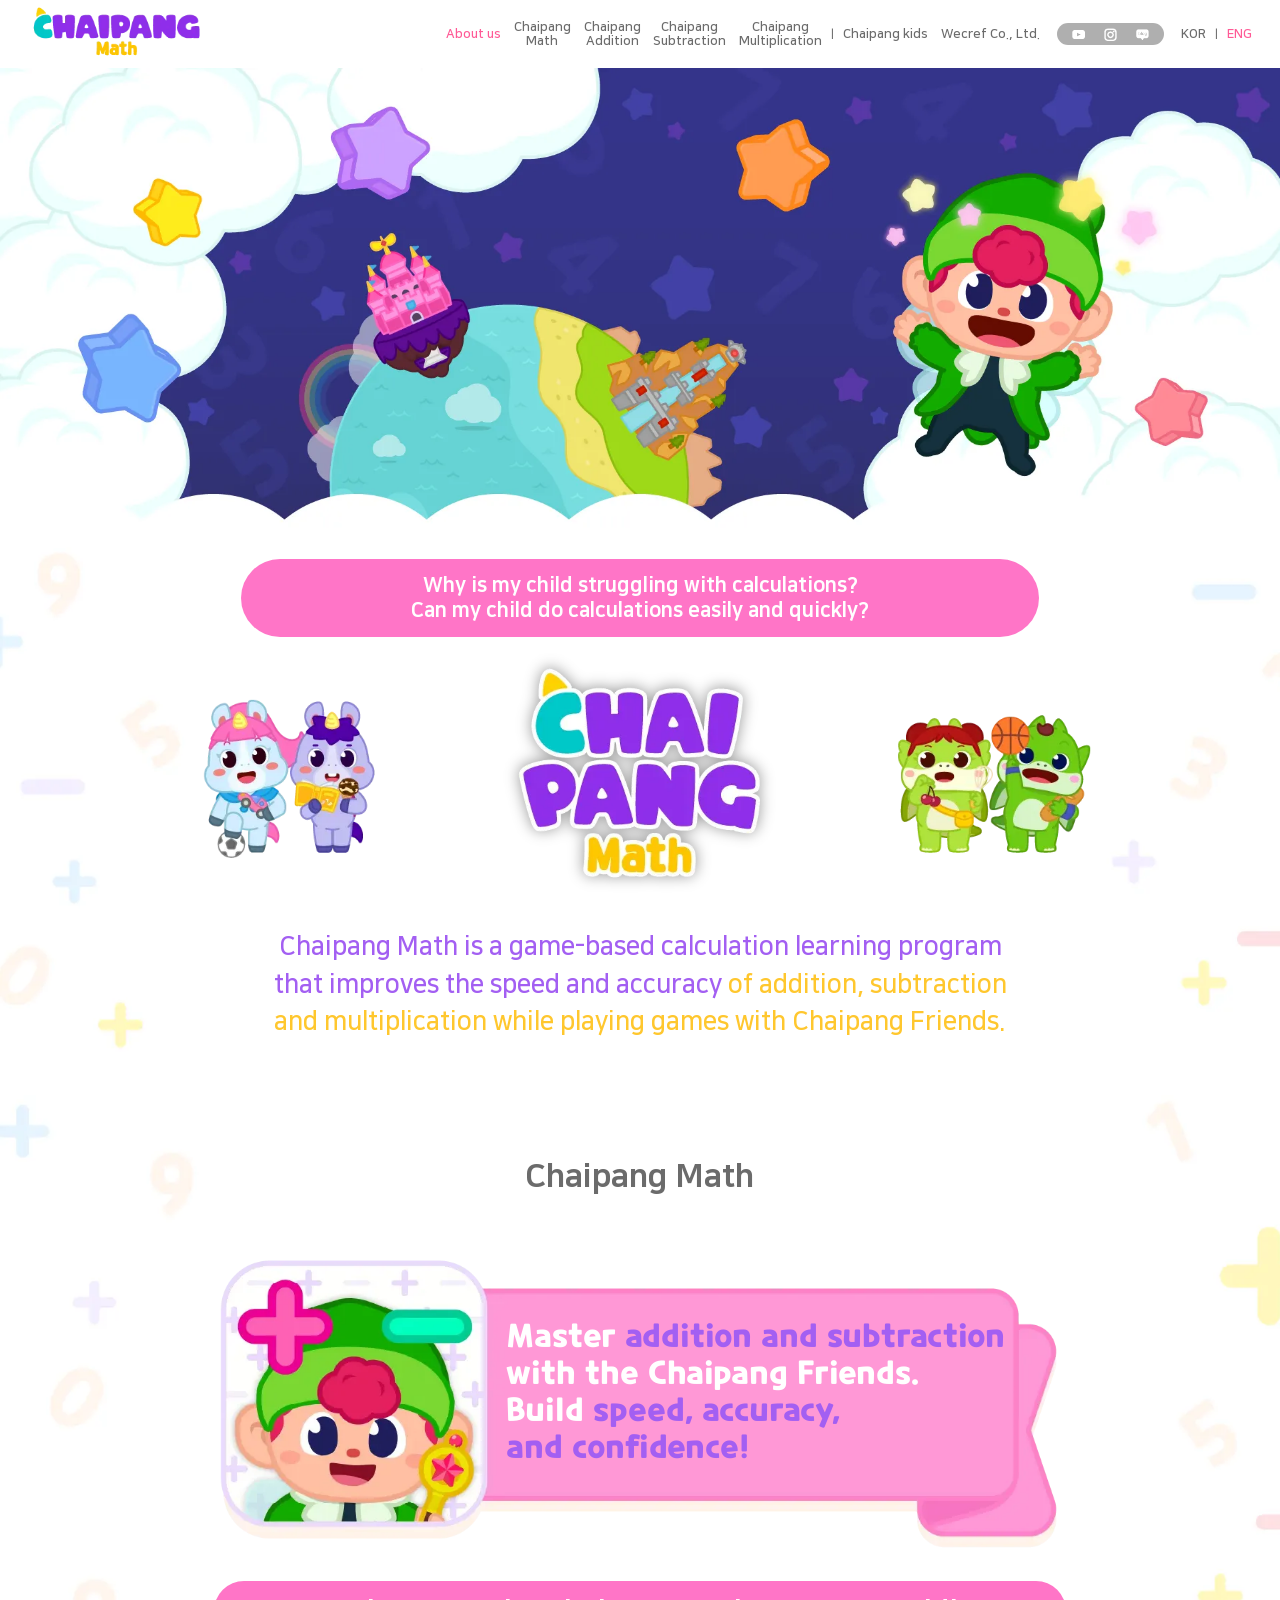
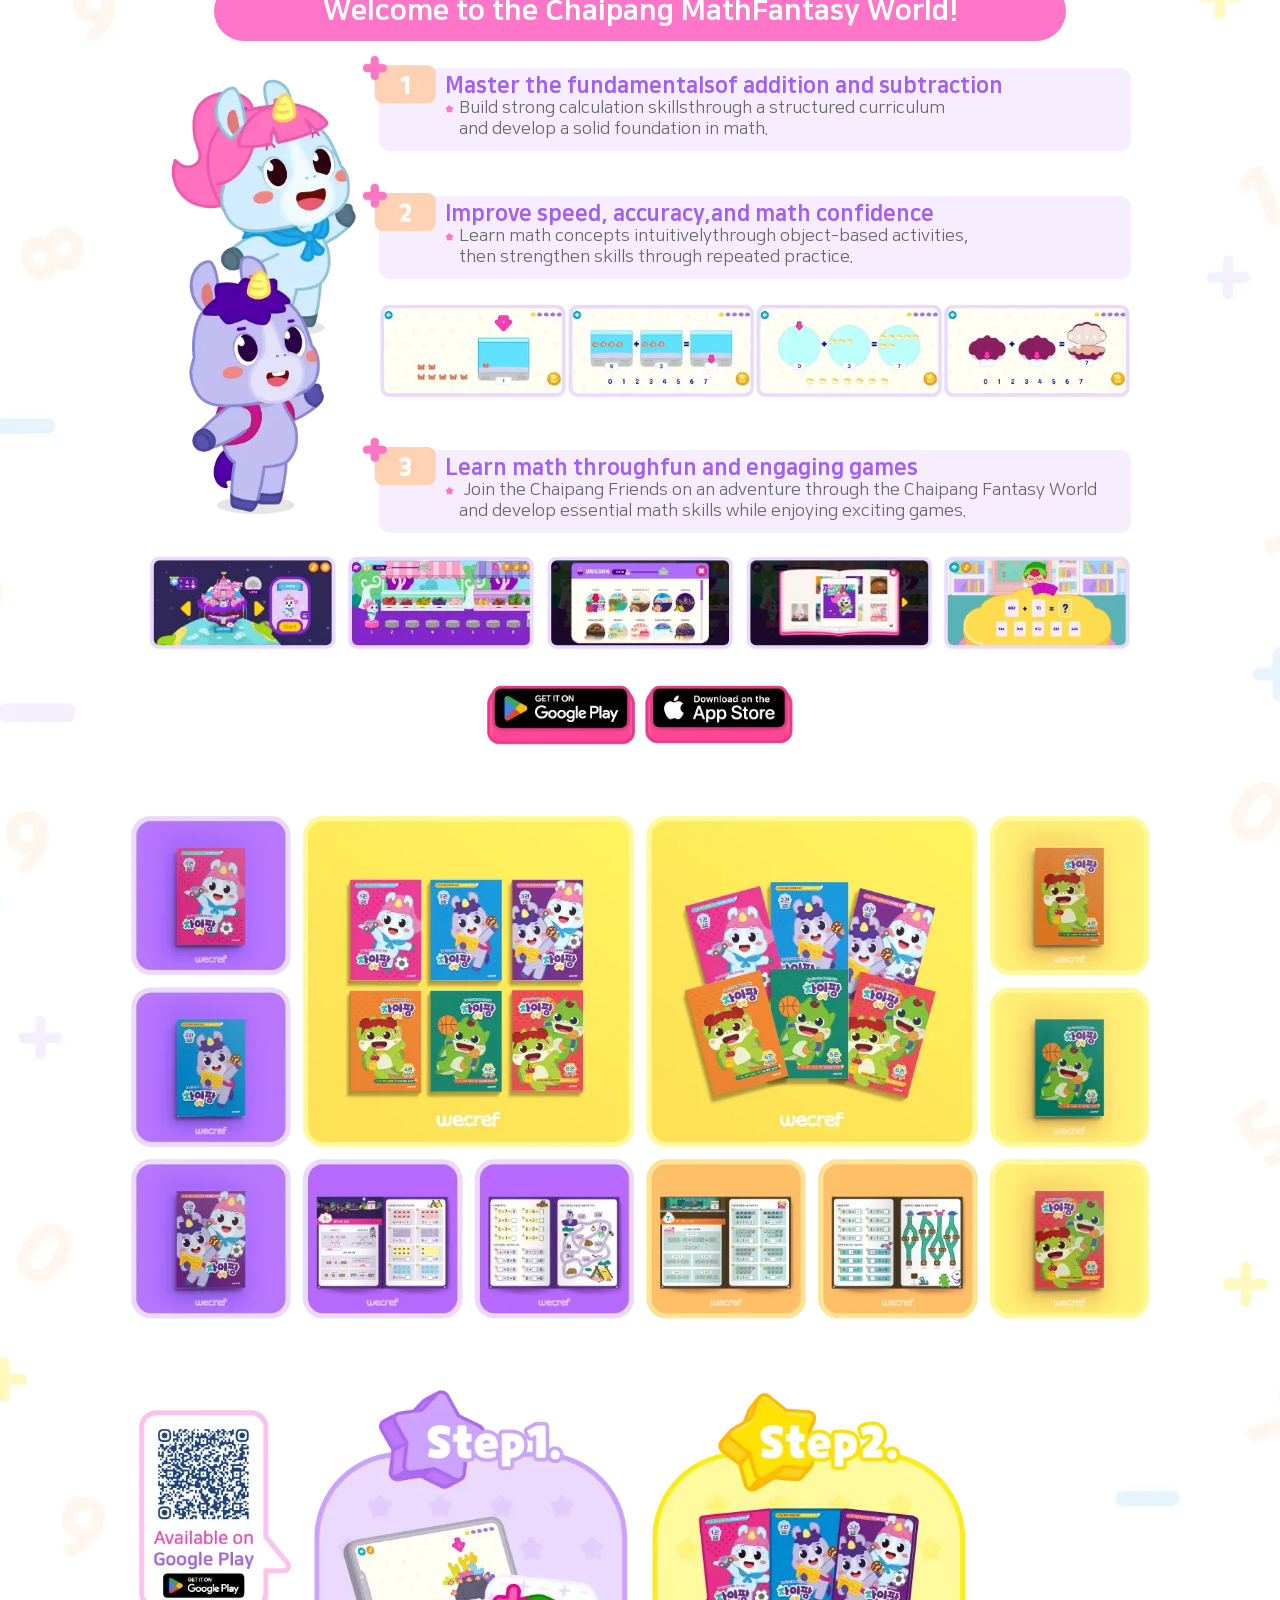
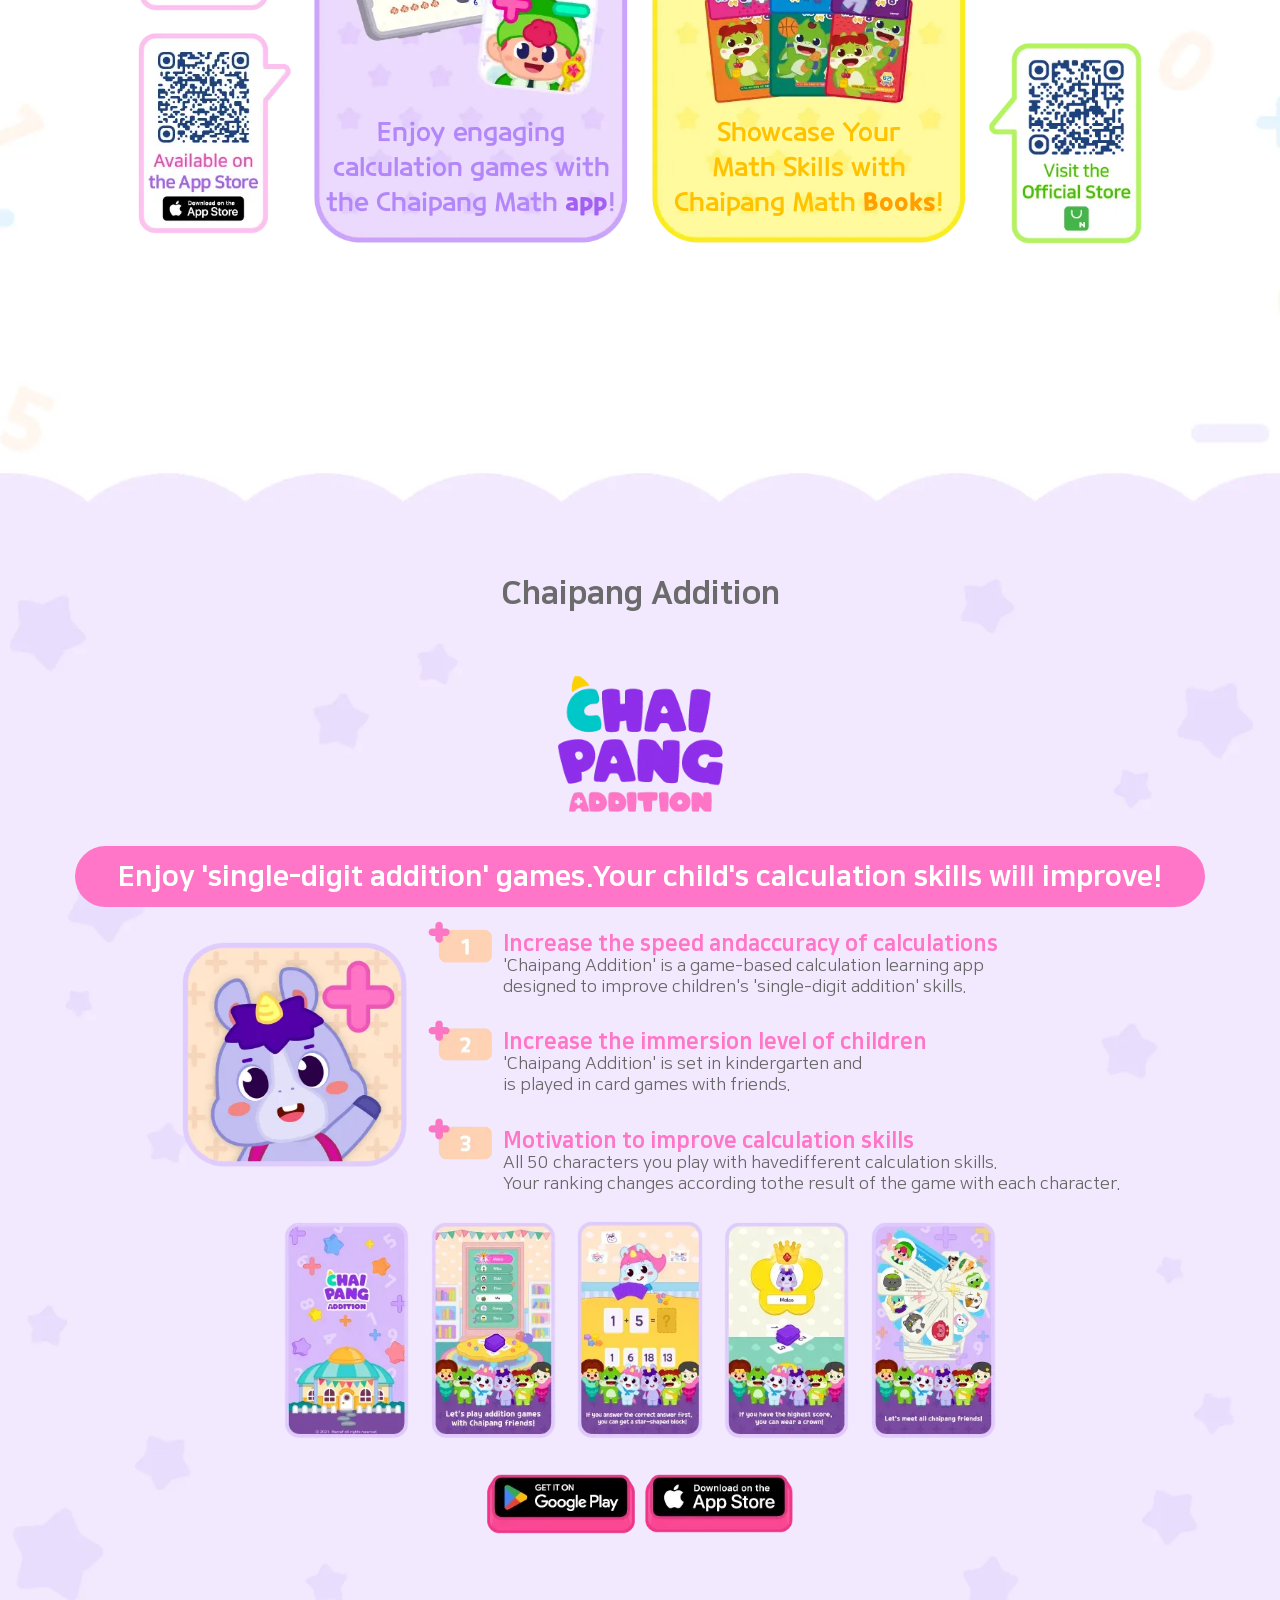
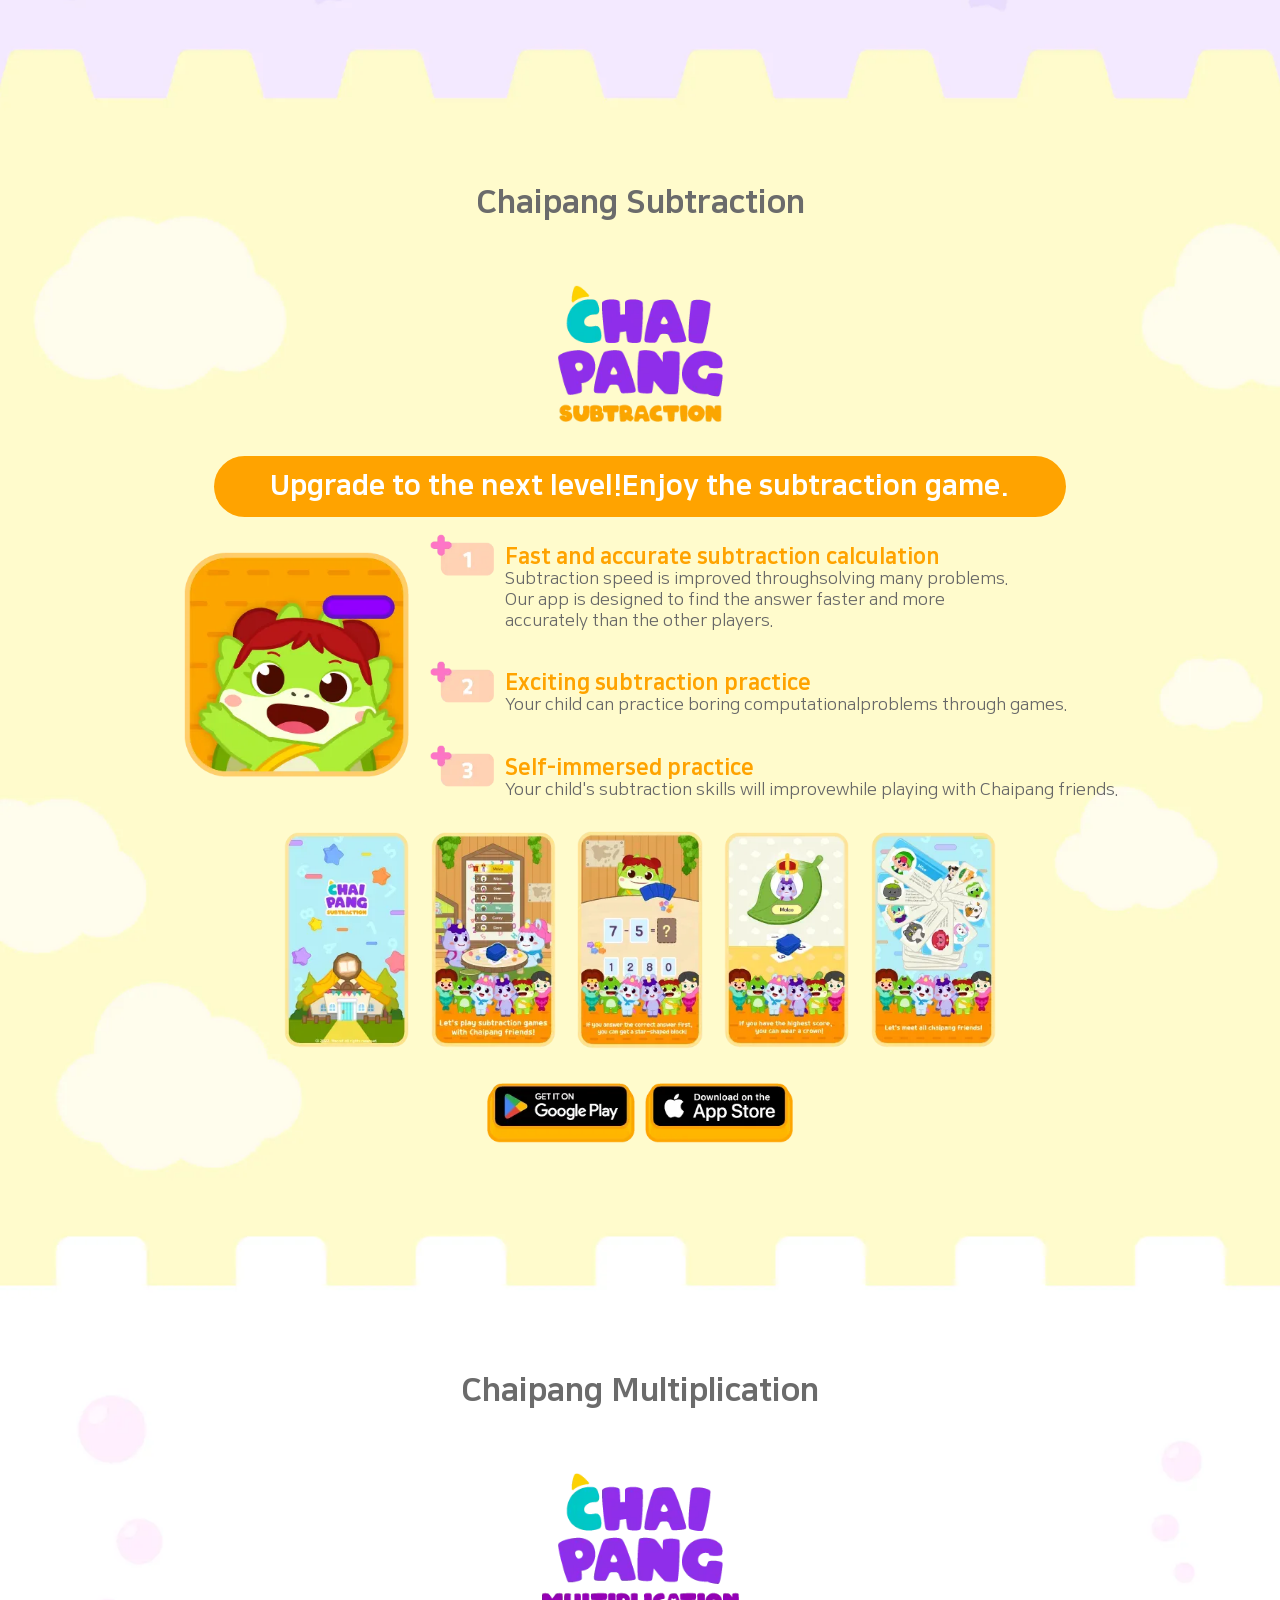
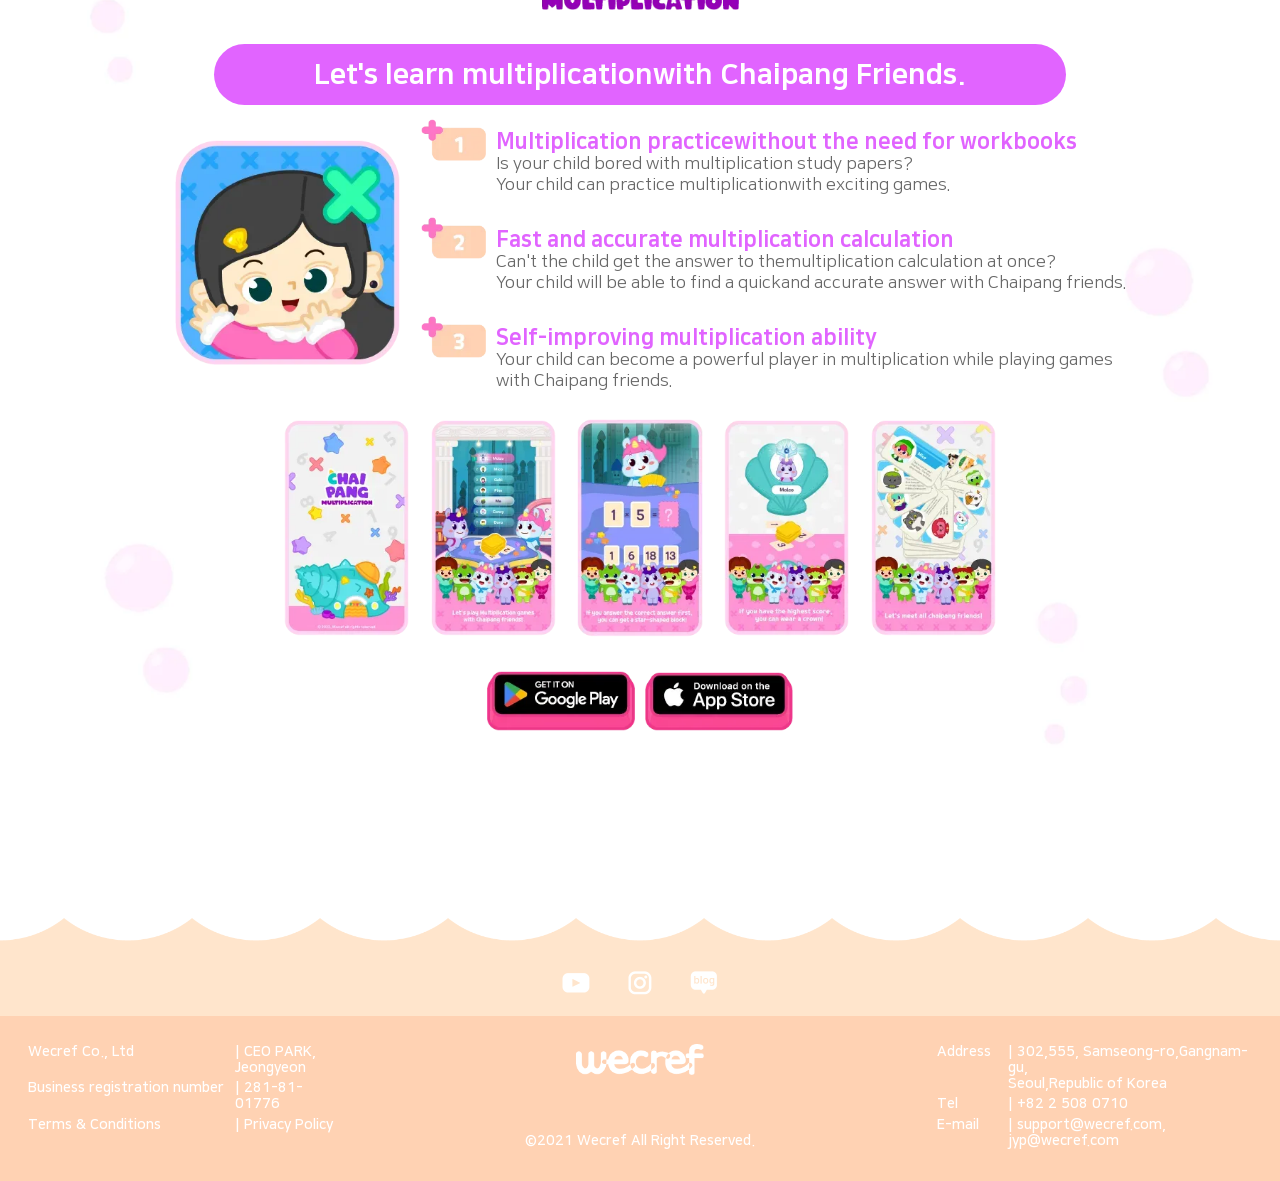
==== commit 531997e5: "[디자인] 텍스트 줄바꿈 처리 (add/sub/mul/text-dt/mb dual span 적용)" ====
--- a/en_index.html
+++ b/en_index.html
@@ -174,8 +174,13 @@
                     <picture><source srcset="./components/section-product/images/en/3_EN.webp" type="image/webp"><img src="./components/section-product/images/en/3_EN.png" alt="Number 3" /></picture>
                     <div>
                         <h1>Learn math through<br class="responsive-break">fun and engaging games</h1>
-                        <p>Join the Chaipang Friends on an adventure through<br class="responsive-break">the Chaipang Fantasy World and develop</p>
-                        <p>essential math skills while enjoying exciting games.</p>
+                        <p>
+                            <span class="text-dt">Join the Chaipang Friends on an adventure through the Chaipang Fantasy World<br>
+                            and develop essential math skills while enjoying exciting games.</span>
+                            <span class="text-mb">Join the Chaipang Friends on an adventure through<br class="responsive-break">
+                            the Chaipang Fantasy World and develop<br class="responsive-break">
+                            essential math skills while enjoying exciting games.</span>
+                        </p>
                     </div>
                 </div>
             </div>
@@ -247,9 +252,13 @@
                     <picture><source srcset="./components/section-product/images/en/1_EN.webp" type="image/webp"><img src="./components/section-product/images/en/1_EN.png" alt="Number 1" /></picture>
                     <div>
                         <h1>Increase the speed and<br class="responsive-break">accuracy of calculations</h1>
-                        <p>'Chaipang Addition' is a game-based<br class="responsive-break">
+                        <p>
+                            <span class="add-dt">'Chaipang Addition' is a game-based calculation learning app<br>
+                            designed to improve children's 'single-digit addition' skills.</span>
+                            <span class="add-mb">'Chaipang Addition' is a game-based<br class="responsive-break">
                             calculation learning app designed to improve children's<br class="responsive-break">
-                            'single-digit addition' skills.</p>
+                            'single-digit addition' skills.</span>
+                        </p>
                     </div>
                 </div>
 
@@ -257,8 +266,8 @@
                     <picture><source srcset="./components/section-product/images/en/2_EN.webp" type="image/webp"><img src="./components/section-product/images/en/2_EN.png" alt="Number 2" /></picture>
                     <div>
                         <h1>Increase the immersion level of children</h1>
-                        <p>'Chaipang Addition' is set in kindergarten and <br class="responsive-break">
-                            is played in card games with friends.</p>
+                        <p>'Chaipang Addition' is set in kindergarten and<br>
+                        is played in card games with friends.</p>
                     </div>
                 </div>
 
@@ -311,7 +320,12 @@
                     <div>
                         <h1>Fast and accurate subtraction calculation</h1>
                         <p>Subtraction speed is improved through<br class="responsive-break">solving many problems.</p>
-                        <p>Our app is designed to find the answer<br class="responsive-break">faster and more accurately than the other players.</p>
+                        <p>
+                            <span class="sub-dt">Our app is designed to find the answer faster and more<br>
+                            accurately than the other players.</span>
+                            <span class="sub-mb">Our app is designed to find the answer<br class="responsive-break">
+                            faster and more accurately than the other players.</span>
+                        </p>
                     </div>
                 </div>
 
@@ -388,7 +402,11 @@
                     <picture><source srcset="./components/section-product/images/en/3_EN.webp" type="image/webp"><img src="./components/section-product/images/en/3_EN.png" alt="Number 3" /></picture>
                     <div>
                         <h1>Self-improving multiplication ability</h1>
-                        <p>Your child can become a powerful player<br class="responsive-break">in multiplication while playing games<br class="responsive-break">with Chaipang friends.</p>
+                        <p>
+                            <span class="mul-dt">Your child can become a powerful player in multiplication while playing games<br>
+                            with Chaipang friends.</span>
+                            <span class="mul-mb">Your child can become a powerful player<br class="responsive-break">in multiplication while playing games<br class="responsive-break">with Chaipang friends.</span>
+                        </p>
 
                     </div>
                 </div>
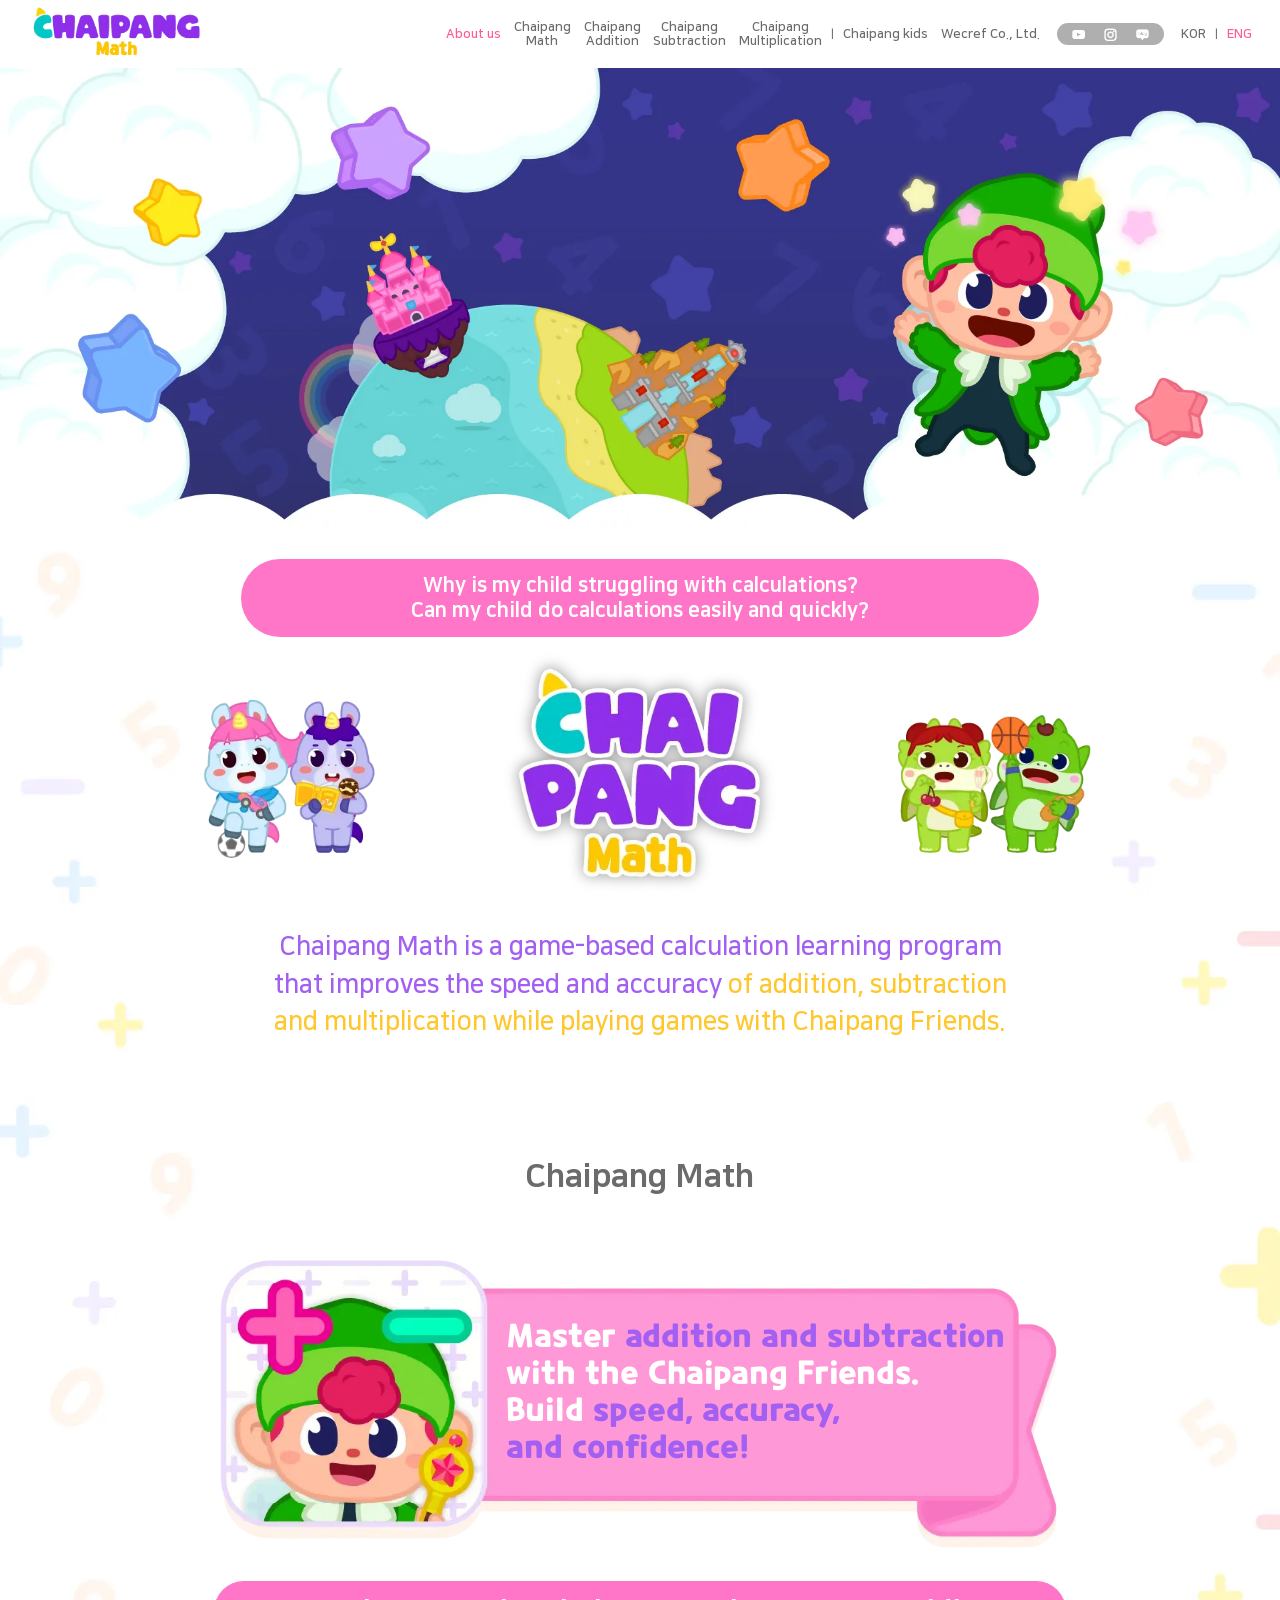
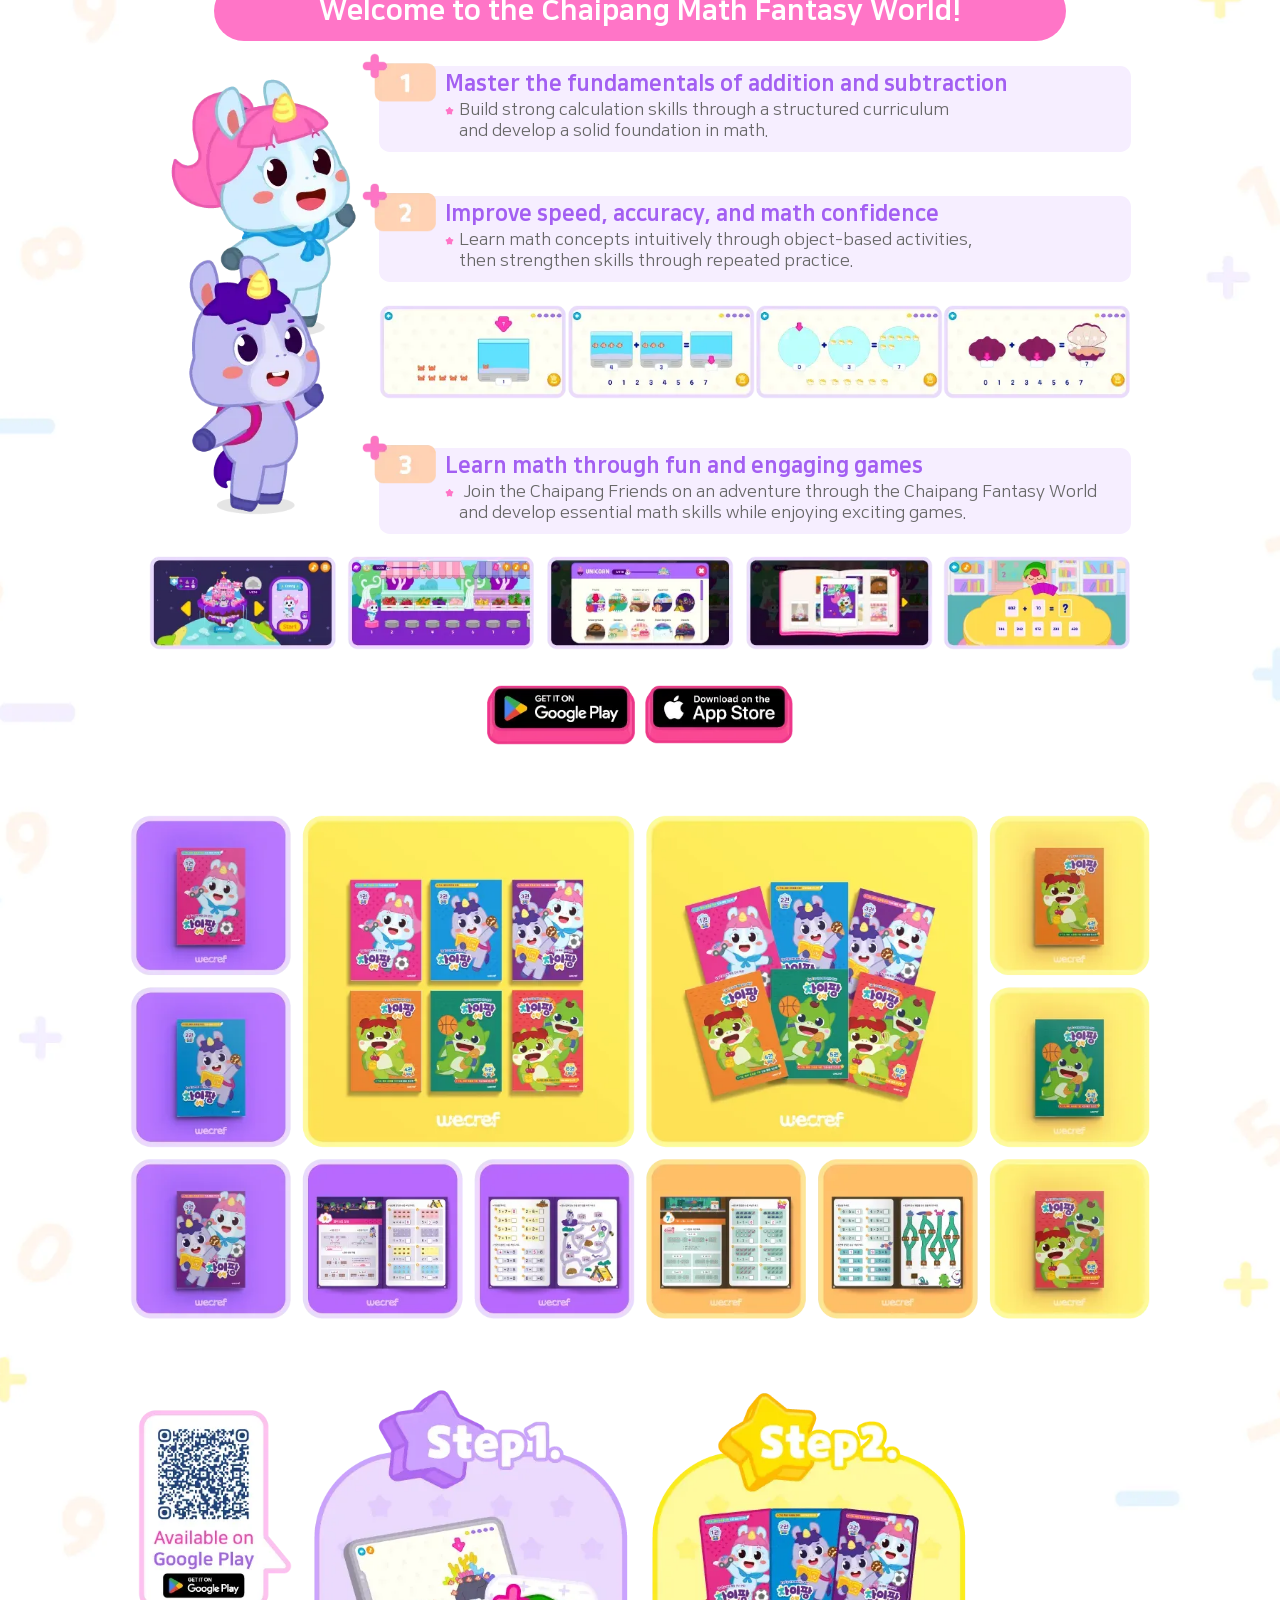
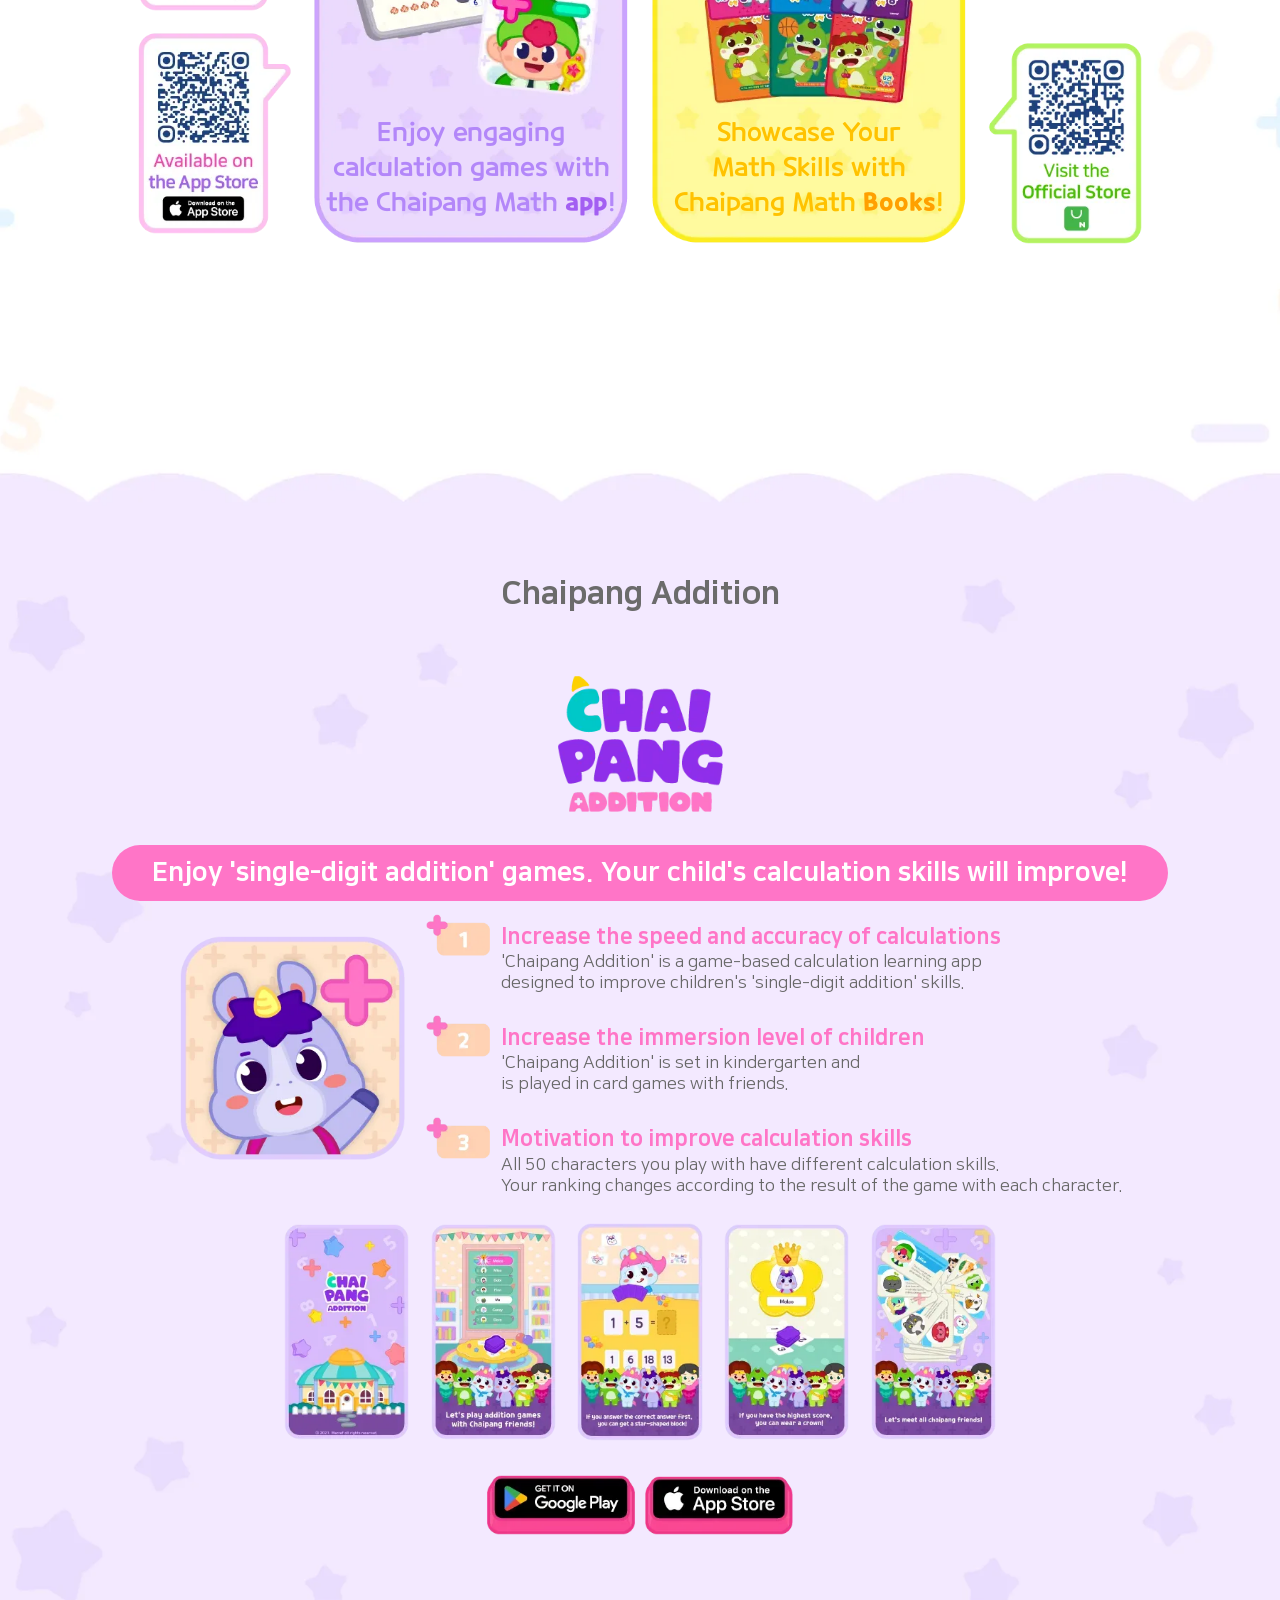
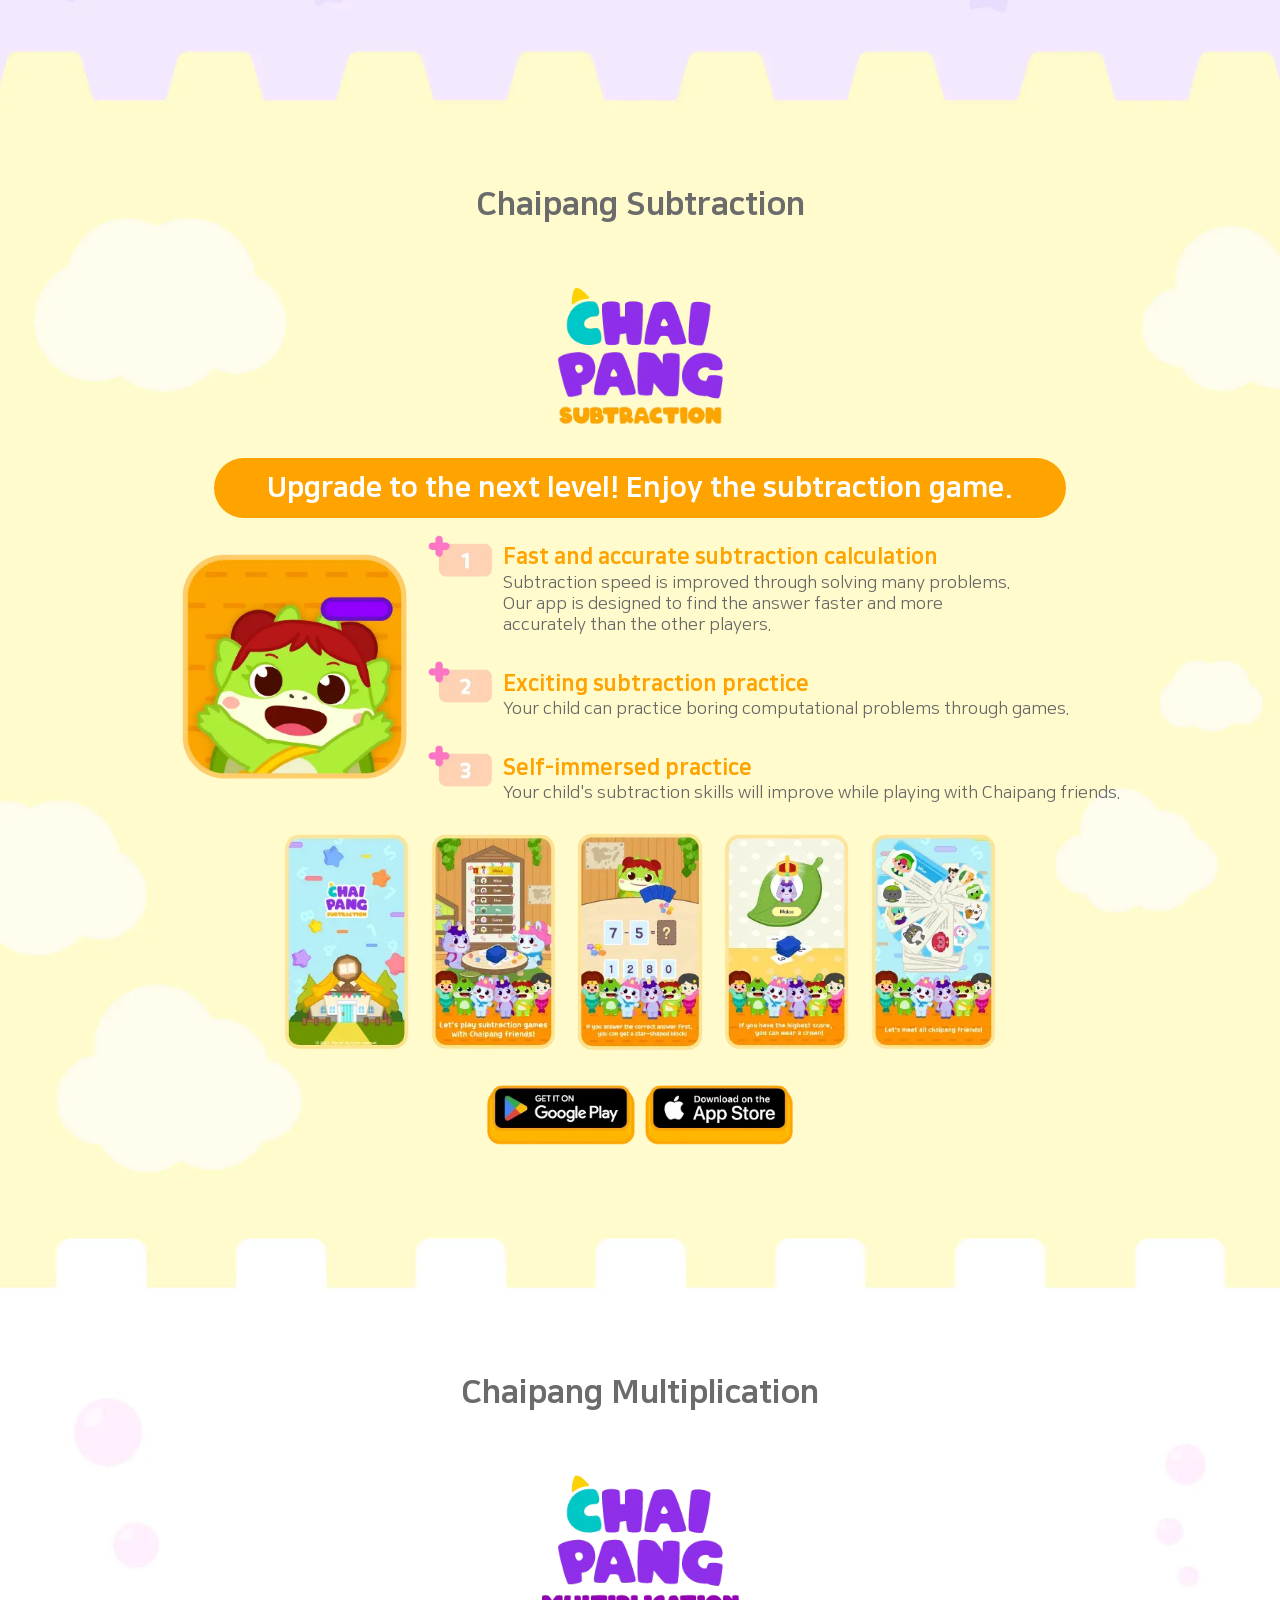
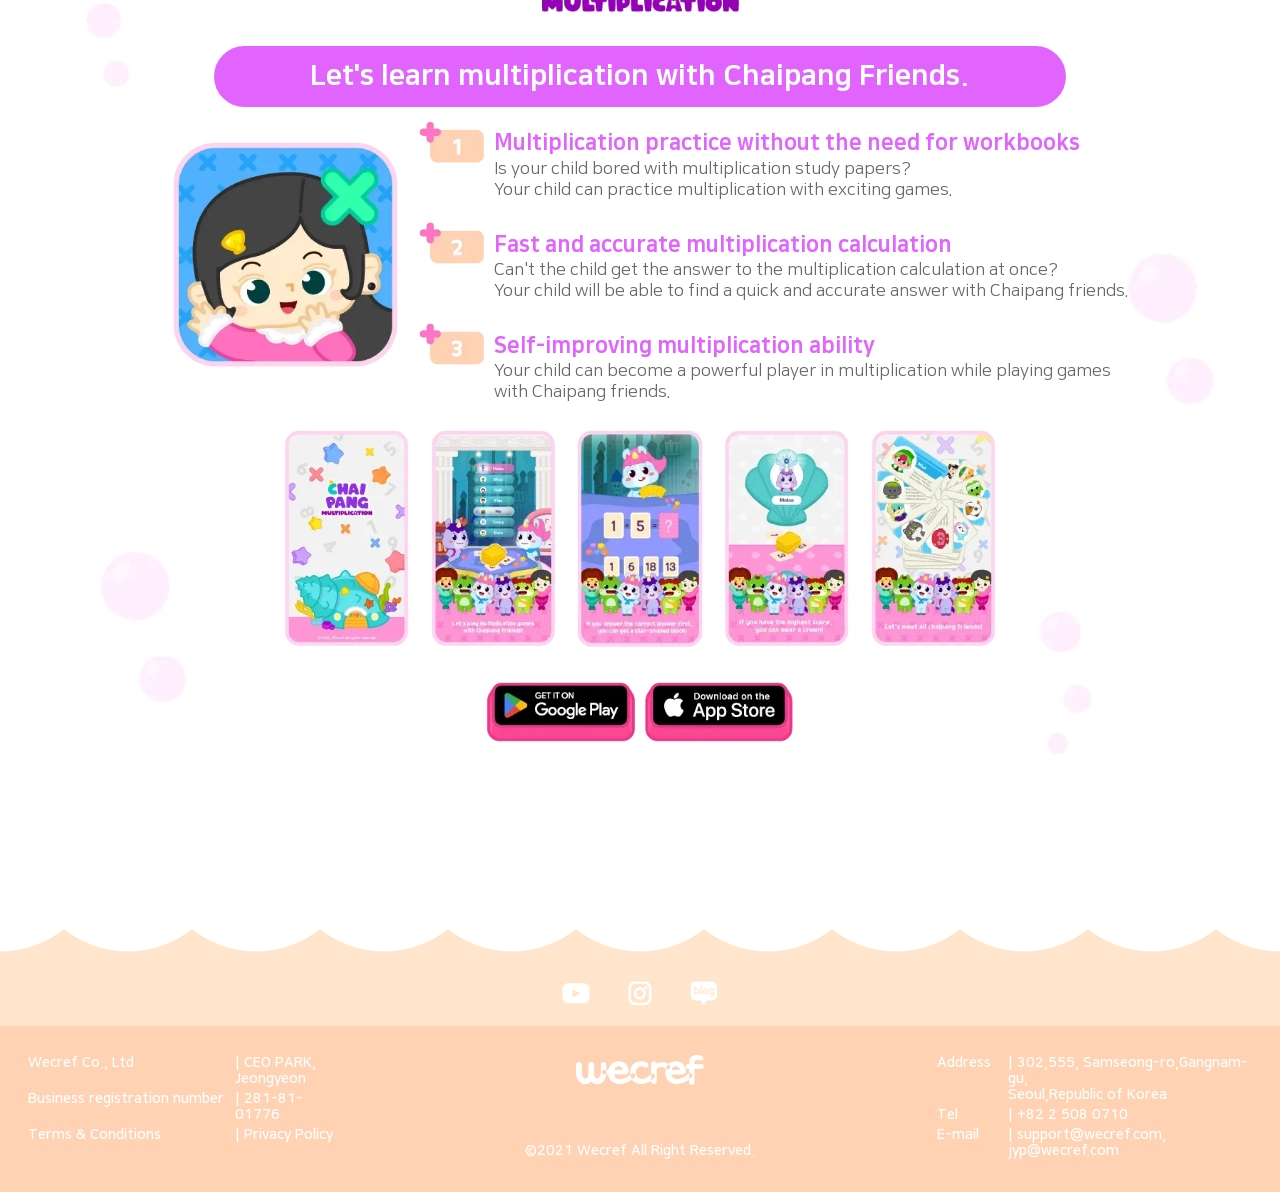
==== commit 952f3226: "fix: responsive-break 공백 정리 (kr/en 전 섹션)" ====
--- a/en_index.html
+++ b/en_index.html
@@ -139,7 +139,7 @@
             </div>
         </div>
         <div class="pink-rectangle">
-            <p>Welcome to the Chaipang Math<br class="responsive-break">Fantasy World!</p>
+            <p>Welcome to the Chaipang Math<br class="responsive-break"> Fantasy World!</p>
         </div>
 
         <div class="info">
@@ -148,8 +148,8 @@
                 <div>
                     <picture><source srcset="./components/section-product/images/en/1_EN.webp" type="image/webp"><img src="./components/section-product/images/en/1_EN.png" alt="Number 1" /></picture>
                     <div>
-                        <h1>Master the fundamentals<br class="responsive-break">of addition and subtraction</h1>
-                        <p>Build strong calculation skills<br class="responsive-break">through a structured curriculum</p>
+                        <h1>Master the fundamentals<br class="responsive-break"> of addition and subtraction</h1>
+                        <p>Build strong calculation skills<br class="responsive-break"> through a structured curriculum</p>
                         <p>and develop a solid foundation in math.</p>
                     </div>
                 </div>
@@ -157,8 +157,8 @@
                 <div>
                     <picture><source srcset="./components/section-product/images/en/2_EN.webp" type="image/webp"><img src="./components/section-product/images/en/2_EN.png" alt="Number 2" /></picture>
                     <div>
-                        <h1>Improve speed, accuracy,<br class="responsive-break">and math confidence</h1>
-                        <p>Learn math concepts intuitively<br class="responsive-break">through object-based activities,</p>
+                        <h1>Improve speed, accuracy,<br class="responsive-break"> and math confidence</h1>
+                        <p>Learn math concepts intuitively<br class="responsive-break"> through object-based activities,</p>
                         <p>then strengthen skills through repeated practice.</p>
                     </div>
                 </div>
@@ -173,7 +173,7 @@
                 <div>
                     <picture><source srcset="./components/section-product/images/en/3_EN.webp" type="image/webp"><img src="./components/section-product/images/en/3_EN.png" alt="Number 3" /></picture>
                     <div>
-                        <h1>Learn math through<br class="responsive-break">fun and engaging games</h1>
+                        <h1>Learn math through<br class="responsive-break"> fun and engaging games</h1>
                         <p>
                             <span class="text-dt">Join the Chaipang Friends on an adventure through the Chaipang Fantasy World<br>
                             and develop essential math skills while enjoying exciting games.</span>
@@ -242,7 +242,7 @@
             <picture><source srcset="./components/section-product/images/en/Add_BI_EN.webp" type="image/webp"><img src="./components/section-product/images/en/Add_BI_EN.png" alt="Chaipang Addition" /></picture>
         </div>
         <div class="pink-rectangle">
-            <p>Enjoy 'single-digit addition' games.<br class="responsive-break">Your child's calculation skills will improve!</p>
+            <p>Enjoy 'single-digit addition' games.<br class="responsive-break"> Your child's calculation skills will improve!</p>
         </div>
 
         <div class="info">
@@ -251,7 +251,7 @@
                 <div>
                     <picture><source srcset="./components/section-product/images/en/1_EN.webp" type="image/webp"><img src="./components/section-product/images/en/1_EN.png" alt="Number 1" /></picture>
                     <div>
-                        <h1>Increase the speed and<br class="responsive-break">accuracy of calculations</h1>
+                        <h1>Increase the speed and<br class="responsive-break"> accuracy of calculations</h1>
                         <p>
                             <span class="add-dt">'Chaipang Addition' is a game-based calculation learning app<br>
                             designed to improve children's 'single-digit addition' skills.</span>
@@ -275,8 +275,8 @@
                     <picture><source srcset="./components/section-product/images/en/3_EN.webp" type="image/webp"><img src="./components/section-product/images/en/3_EN.png" alt="Number 3" /></picture>
                     <div>
                         <h1>Motivation to improve calculation skills</h1>
-                        <p>All 50 characters you play with have<br class="responsive-break">different calculation skills.</p>
-                        <p>Your ranking changes according to<br class="responsive-break">the result of the game with each character.</p>
+                        <p>All 50 characters you play with have<br class="responsive-break"> different calculation skills.</p>
+                        <p>Your ranking changes according to<br class="responsive-break"> the result of the game with each character.</p>
                     </div>
                 </div>
             </div>
@@ -309,7 +309,7 @@
             <picture><source srcset="./components/section-product/images/en/Sub_BI_EN.webp" type="image/webp"><img src="./components/section-product/images/en/Sub_BI_EN.png" alt="Chaipang Subtraction" /></picture>
         </div>
         <div class="pink-rectangle">
-            <p>Upgrade to the next level!<br class="responsive-break">Enjoy the subtraction game.</p>
+            <p>Upgrade to the next level!<br class="responsive-break"> Enjoy the subtraction game.</p>
         </div>
 
         <div class="info">
@@ -319,7 +319,7 @@
                     <picture><source srcset="./components/section-product/images/en/1_EN.webp" type="image/webp"><img src="./components/section-product/images/en/1_EN.png" alt="Number 1" /></picture>
                     <div>
                         <h1>Fast and accurate subtraction calculation</h1>
-                        <p>Subtraction speed is improved through<br class="responsive-break">solving many problems.</p>
+                        <p>Subtraction speed is improved through<br class="responsive-break"> solving many problems.</p>
                         <p>
                             <span class="sub-dt">Our app is designed to find the answer faster and more<br>
                             accurately than the other players.</span>
@@ -333,7 +333,7 @@
                     <picture><source srcset="./components/section-product/images/en/2_EN.webp" type="image/webp"><img src="./components/section-product/images/en/2_EN.png" alt="Number 2" /></picture>
                     <div>
                         <h1>Exciting subtraction practice</h1>
-                        <p>Your child can practice boring computational<br class="responsive-break">problems through games.</p>
+                        <p>Your child can practice boring computational<br class="responsive-break"> problems through games.</p>
                     </div>
                 </div>
 
@@ -341,7 +341,7 @@
                     <picture><source srcset="./components/section-product/images/en/3_EN.webp" type="image/webp"><img src="./components/section-product/images/en/3_EN.png" alt="Number 3" /></picture>
                     <div>
                         <h1>Self-immersed practice</h1>
-                        <p>Your child's subtraction skills will improve<br class="responsive-break">while playing with Chaipang friends.</p>
+                        <p>Your child's subtraction skills will improve<br class="responsive-break"> while playing with Chaipang friends.</p>
                     </div>
                 </div>
             </div>
@@ -374,7 +374,7 @@
             <picture><source srcset="./components/section-product/images/en/Mult_BI_EN.webp" type="image/webp"><img src="./components/section-product/images/en/Mult_BI_EN.png" alt="Chaipang Multiplication" /></picture>
         </div>
         <div class="pink-rectangle">
-            <p>Let's learn multiplication<br class="responsive-break">with Chaipang Friends.</p>
+            <p>Let's learn multiplication<br class="responsive-break"> with Chaipang Friends.</p>
         </div>
 
         <div class="info">
@@ -383,9 +383,9 @@
                 <div>
                     <picture><source srcset="./components/section-product/images/en/1_EN.webp" type="image/webp"><img src="./components/section-product/images/en/1_EN.png" alt="Number 1" /></picture>
                     <div>
-                        <h1>Multiplication practice<br class="responsive-break">without the need for workbooks</h1>
+                        <h1>Multiplication practice<br class="responsive-break"> without the need for workbooks</h1>
                         <p>Is your child bored with multiplication study papers?</p>
-                        <p>Your child can practice multiplication<br class="responsive-break">with exciting games.</p>
+                        <p>Your child can practice multiplication<br class="responsive-break"> with exciting games.</p>
                     </div>
                 </div>
 
@@ -393,8 +393,8 @@
                     <picture><source srcset="./components/section-product/images/en/2_EN.webp" type="image/webp"><img src="./components/section-product/images/en/2_EN.png" alt="Number 2" /></picture>
                     <div>
                         <h1>Fast and accurate multiplication calculation</h1>
-                        <p>Can't the child get the answer to the<br class="responsive-break">multiplication calculation at once?</p>
-                        <p>Your child will be able to find a quick<br class="responsive-break">and accurate answer with Chaipang friends.</p>
+                        <p>Can't the child get the answer to the<br class="responsive-break"> multiplication calculation at once?</p>
+                        <p>Your child will be able to find a quick<br class="responsive-break"> and accurate answer with Chaipang friends.</p>
                     </div>
                 </div>
 
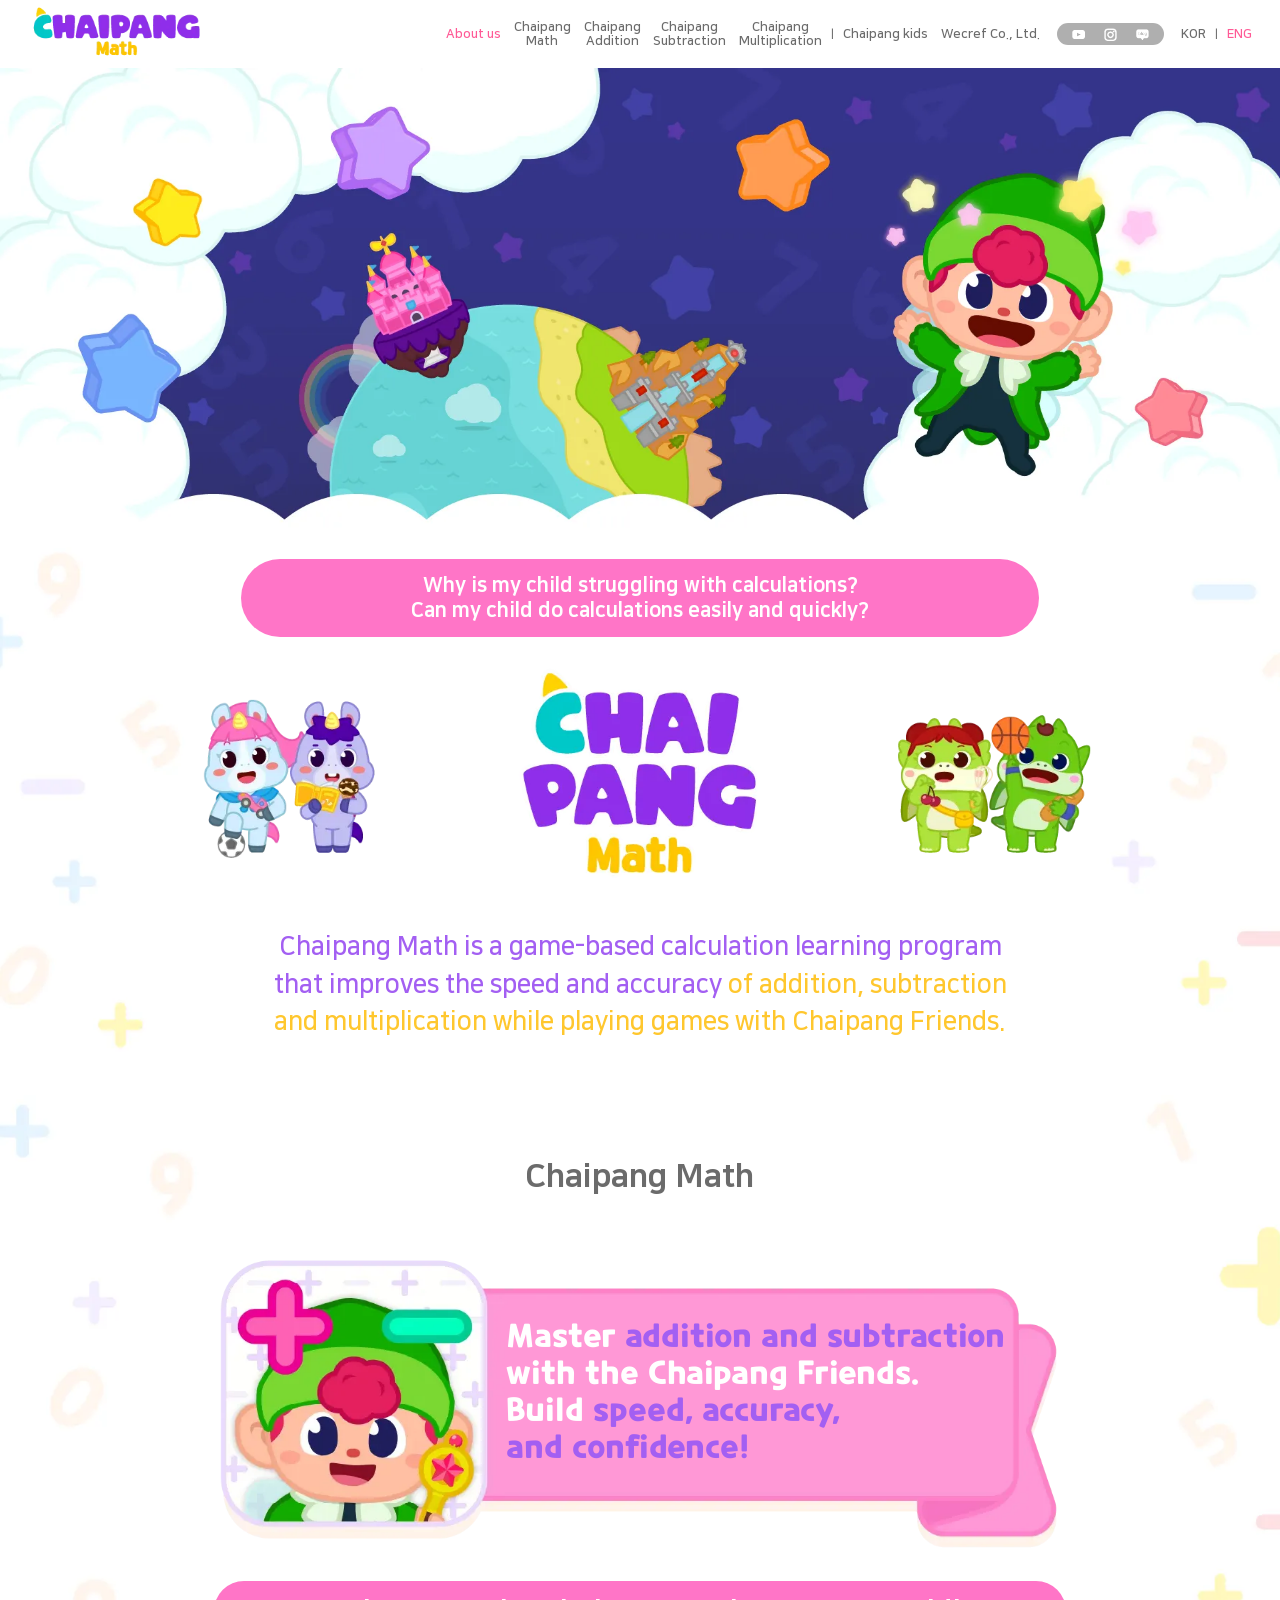
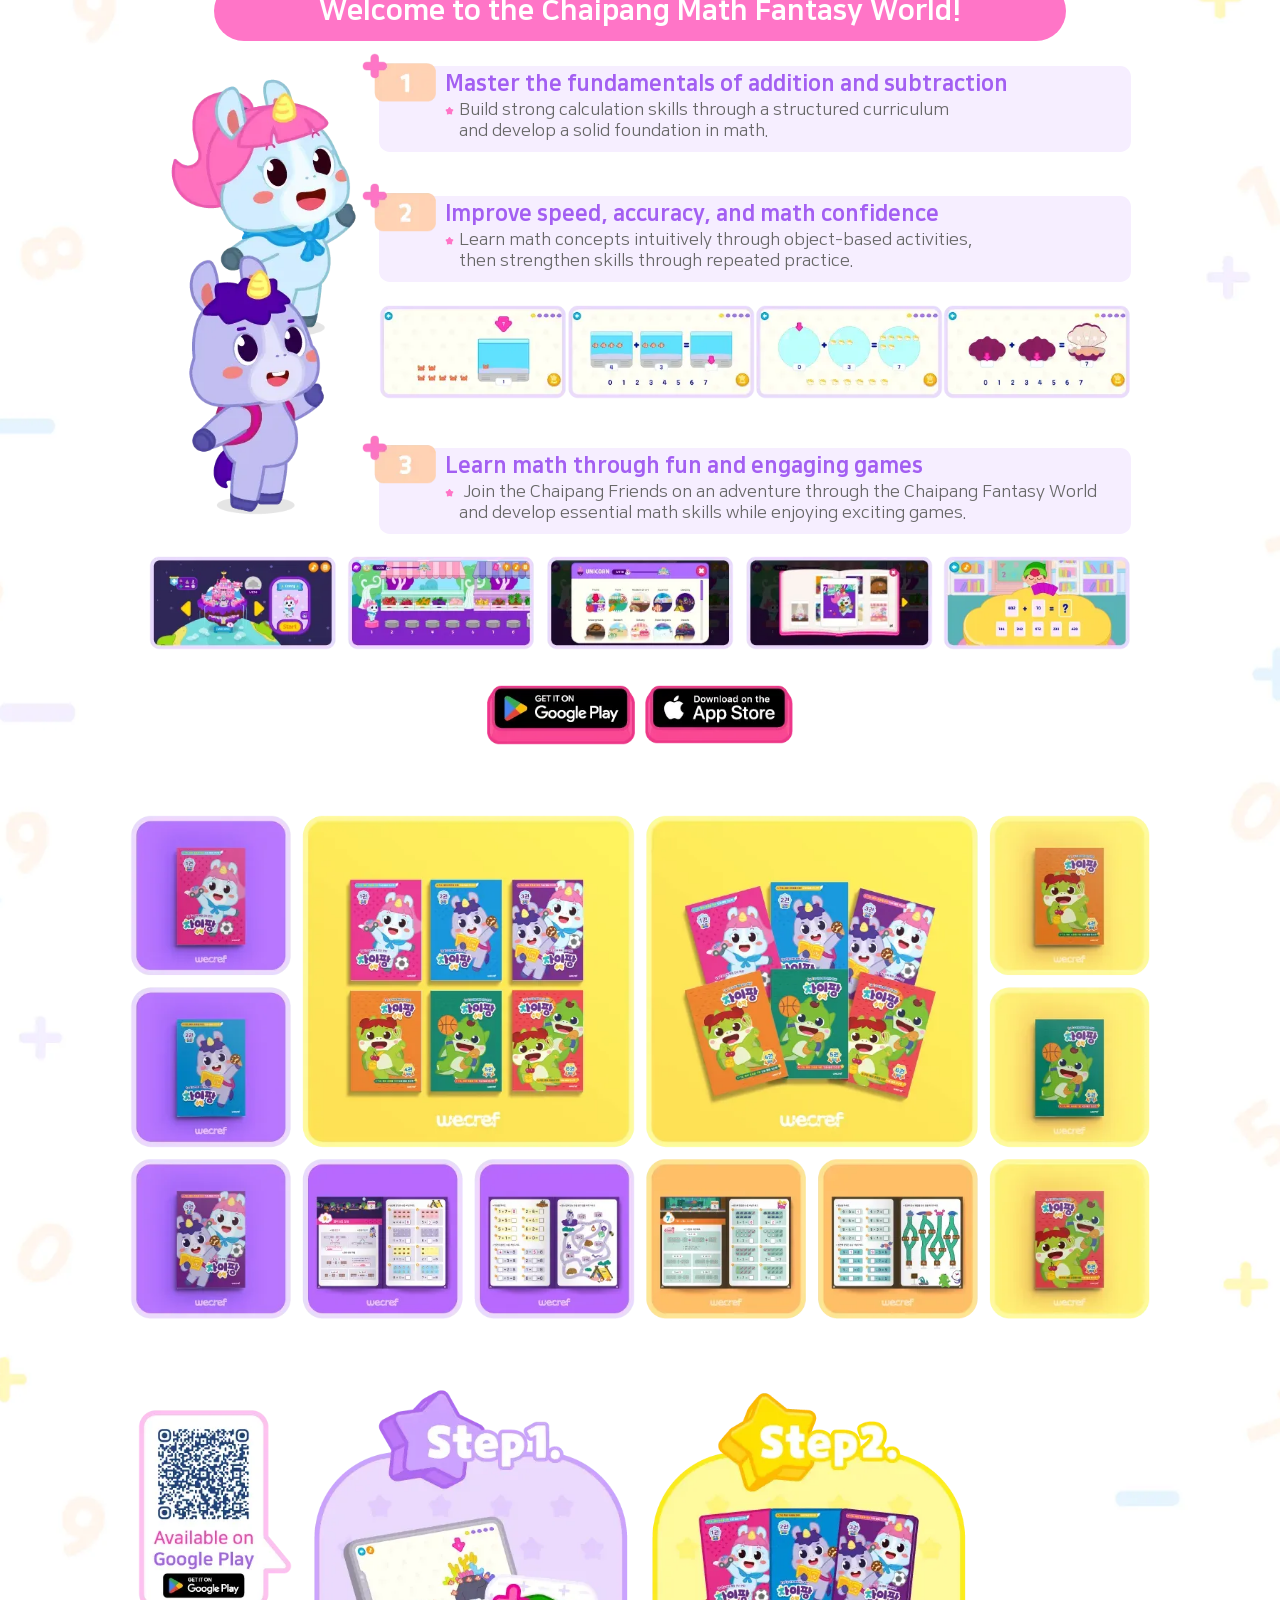
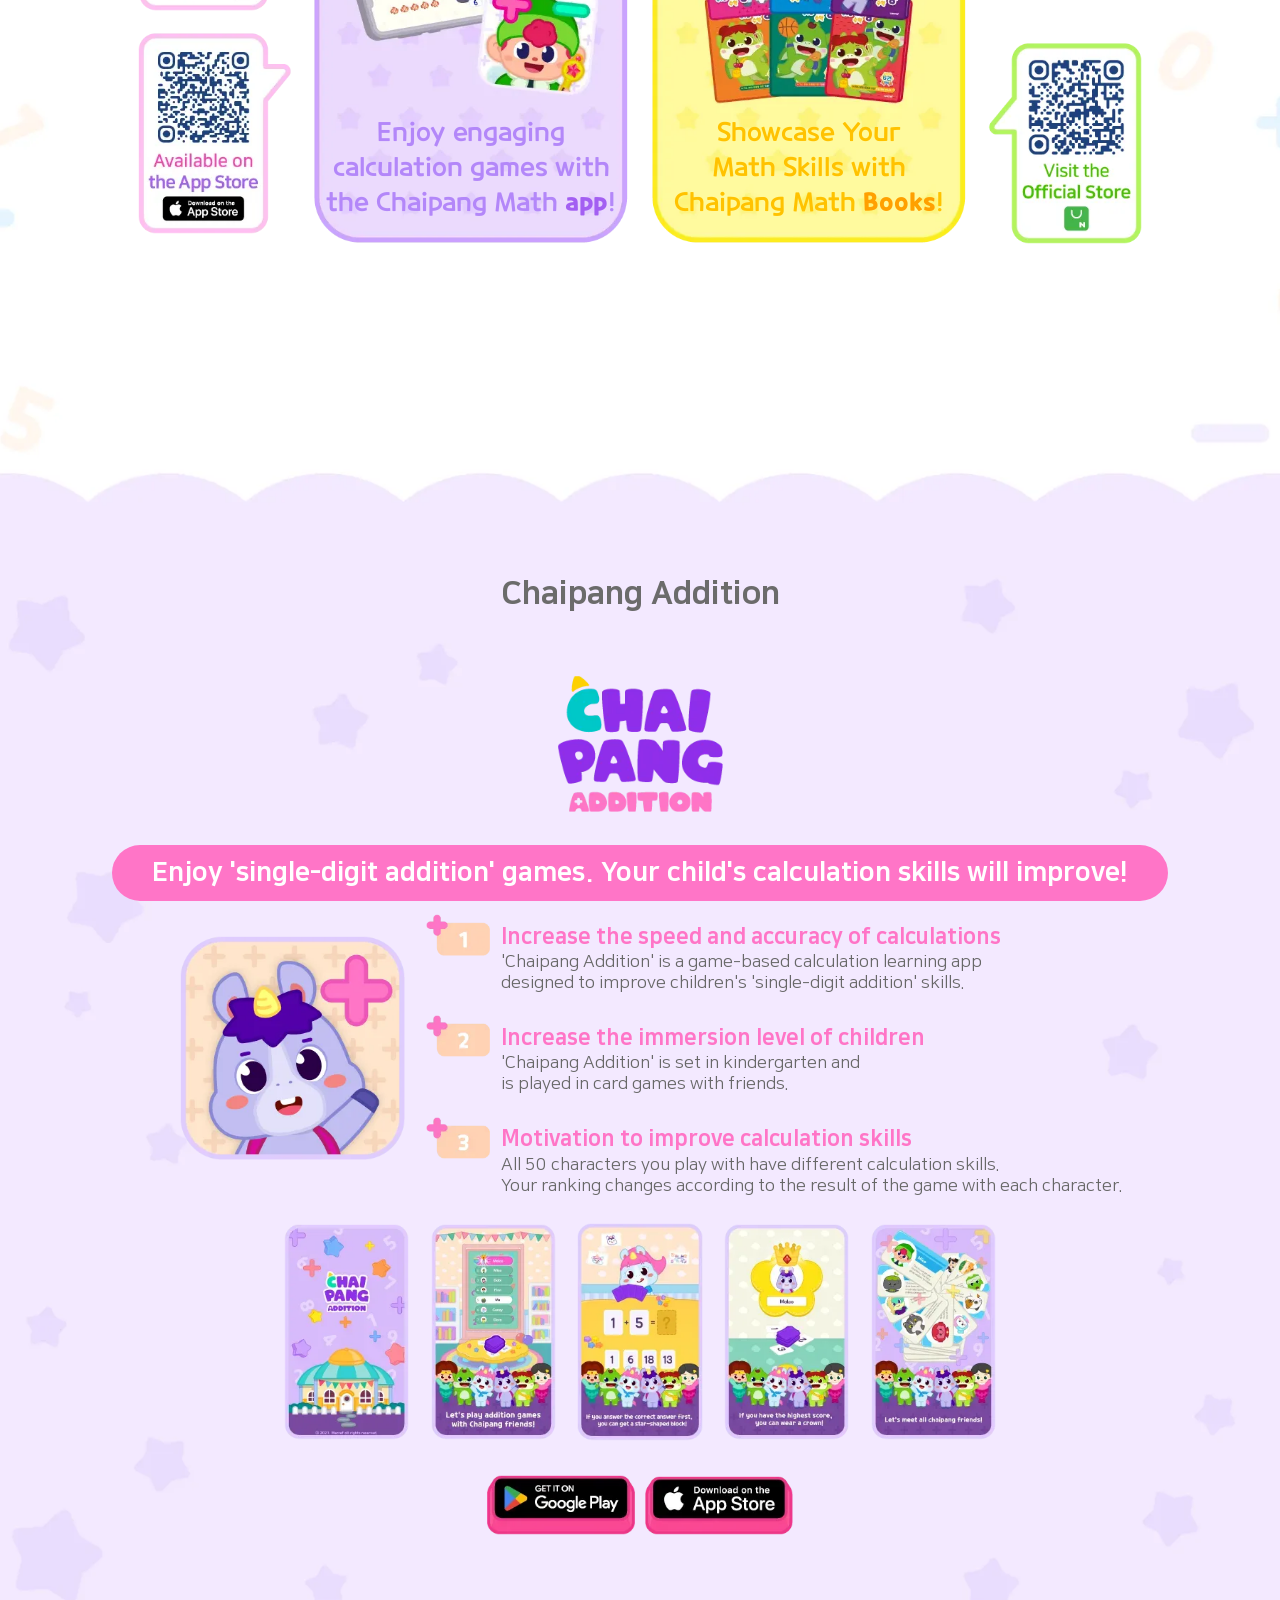
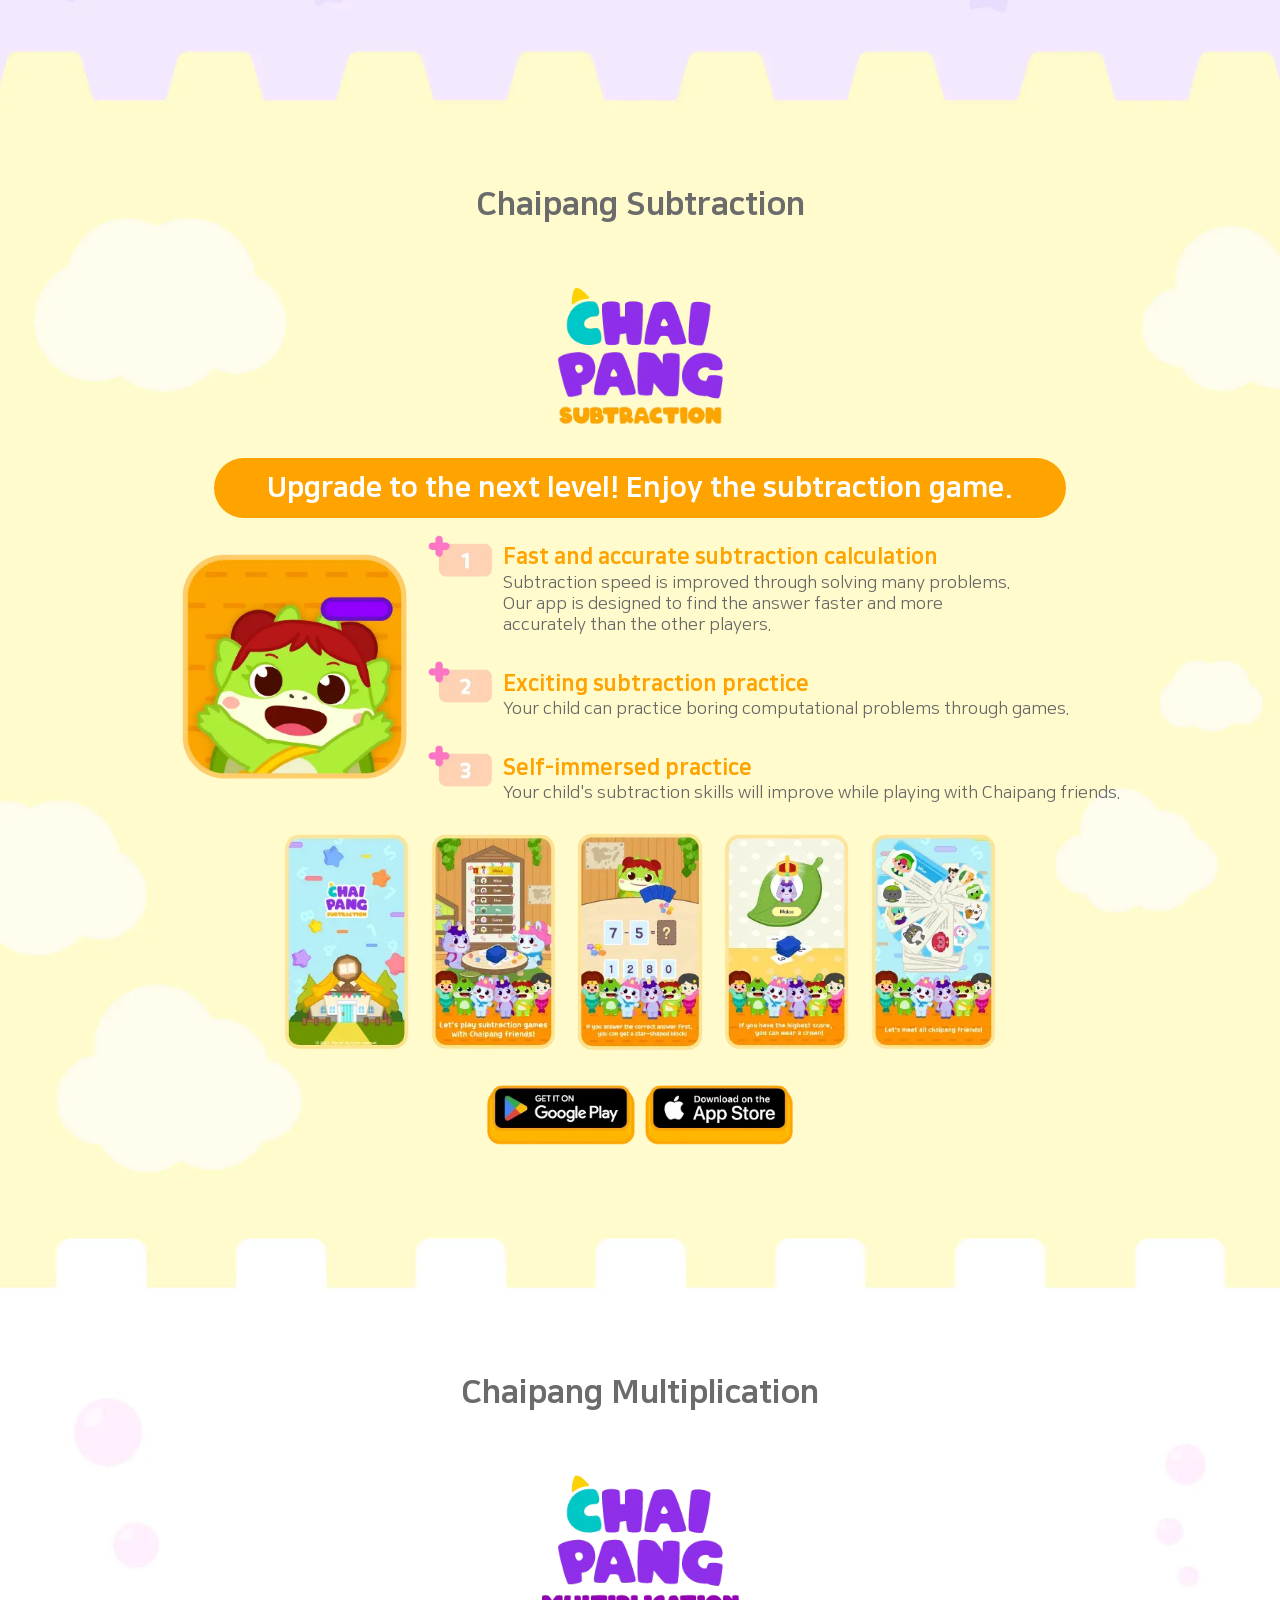
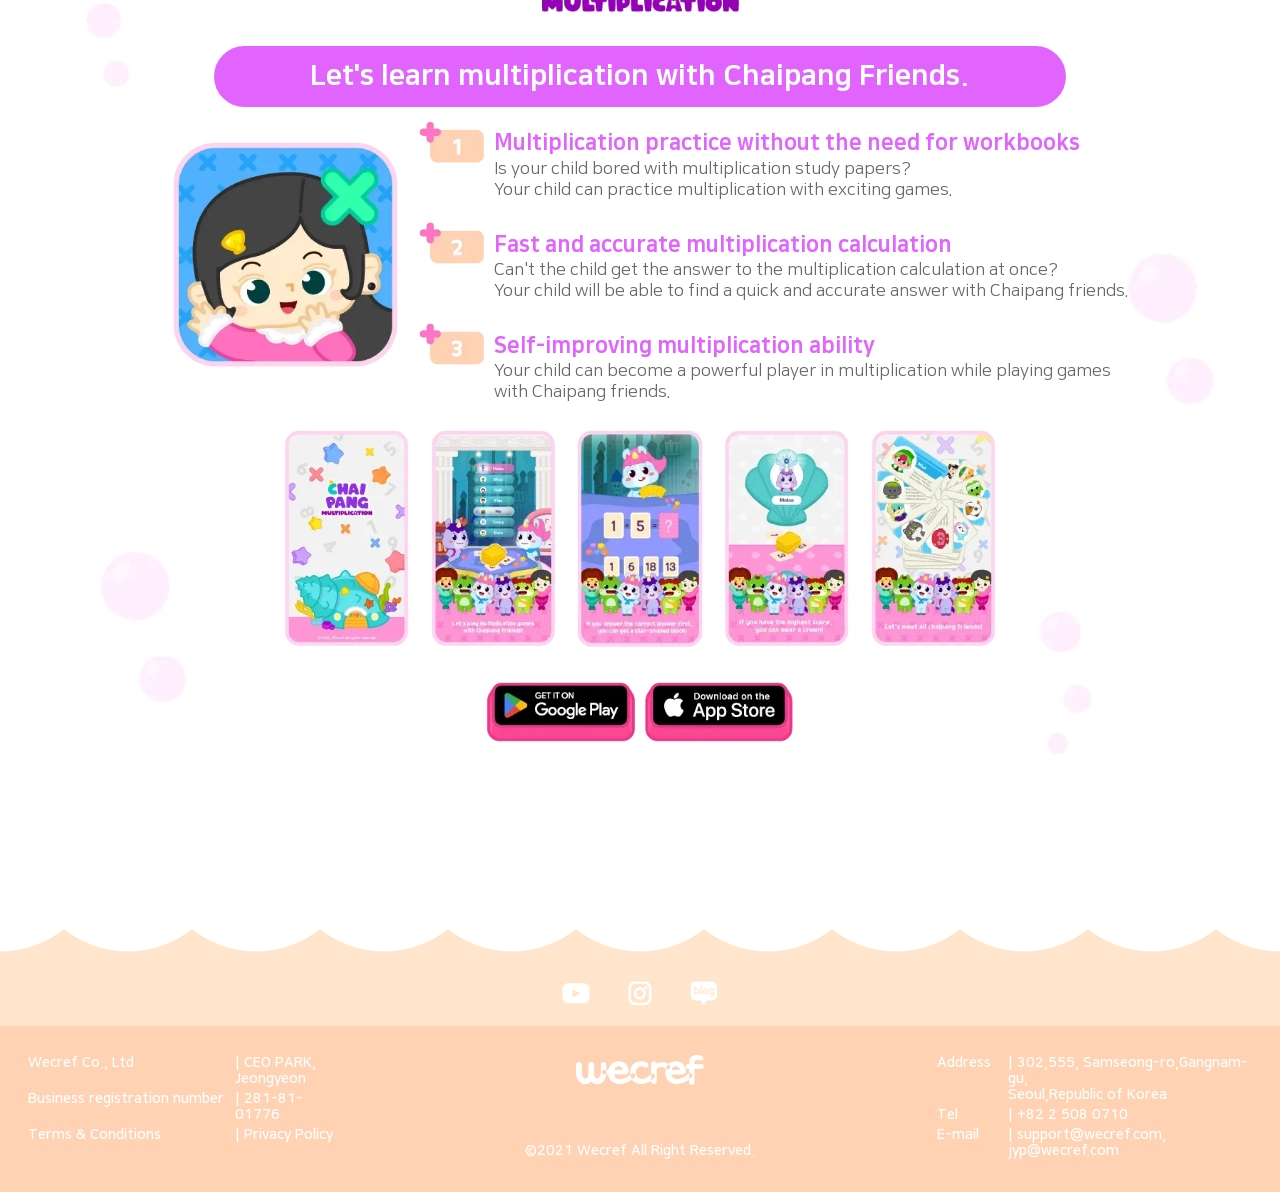
==== commit 8fe9bd4e: "feat: KR/EN 히어로 로고 이미지 교체 (banner_BI_KR, Website_Chaipang_Math)" ====
--- a/en_index.html
+++ b/en_index.html
@@ -8,12 +8,10 @@
         content="Chaipang Math is a game-based calculation learning program that improves the speed and accuracy of addition, subtraction, and multiplication." />
     <meta name="author" content="K.Moon" />
     <meta name="publisher" content="Wecref" />
-    <meta name="generator" content="Visual Studio Code" />
-    <meta name="email" content="wecref.dev@gmail.com" />
-    <meta name="date" content="2022-02-22T05:12:00+09:00" />
     <meta name="copyright" content="2022 Wecref Co., Ltd." />
 
-    <!-- Open Graph ë©í??ê·¸ -->
+    <!-- Open Graph meta tags -->
+    <meta property="og:type" content="website" />
     <meta property="og:url" content="https://math.chaipangkids.com/" />
     <meta property="og:title" content="Chaipang Math" />
     <meta property="og:image" content="https://math.chaipangkids.com/shared/images/share.png" />
@@ -24,15 +22,22 @@
     <meta property="og:image:width" content="1200" />
     <meta property="og:image:height" content="630" />
     <meta property="og:image:alt" content="Chaipang Math thumbnail" />
+
+    <!-- Twitter Card -->
+    <meta name="twitter:card" content="summary_large_image" />
+    <meta name="twitter:title" content="Chaipang Math" />
+    <meta name="twitter:description" content="Chaipang Math is a game-based calculation learning program that improves the speed and accuracy of addition, subtraction, and multiplication." />
+    <meta name="twitter:image" content="https://math.chaipangkids.com/shared/images/share.png" />
+
     <link rel="shortcut icon" type="image/png" href="./shared/images/wecref_cion.png" />
     <title>Chaipang Math</title>
 
     <link rel="stylesheet" href="./main.css" />
     <script type="module" src="./main.js"></script>
 </head>
-<span id="menu-main"></span>
 
 <body>
+    <span id="menu-main"></span>
     <nav class="en">
         <div class="nav-header">
             <a href="/" class="logo">
@@ -107,7 +112,7 @@
                     <source srcset="./components/hero/images/Main_CM.webp" type="image/webp">
                     <img src="./components/hero/images/Main_CM.png" alt="" />
                 </picture>
-                <picture class="logo"><source srcset="./shared/images/banner_BI_EN.webp" type="image/webp"><img src="./shared/images/banner_BI_EN.png" alt="Chaipang Math" /></picture>
+                <picture class="logo"><source srcset="./shared/images/Website_Chaipang_Math.webp" type="image/webp"><img src="./shared/images/Website_Chaipang_Math.png" alt="Chaipang Math" /></picture>
                 <picture class="side">
                     <source srcset="./components/hero/images/Main_DG.webp" type="image/webp">
                     <img src="./components/hero/images/Main_DG.png" alt="" />
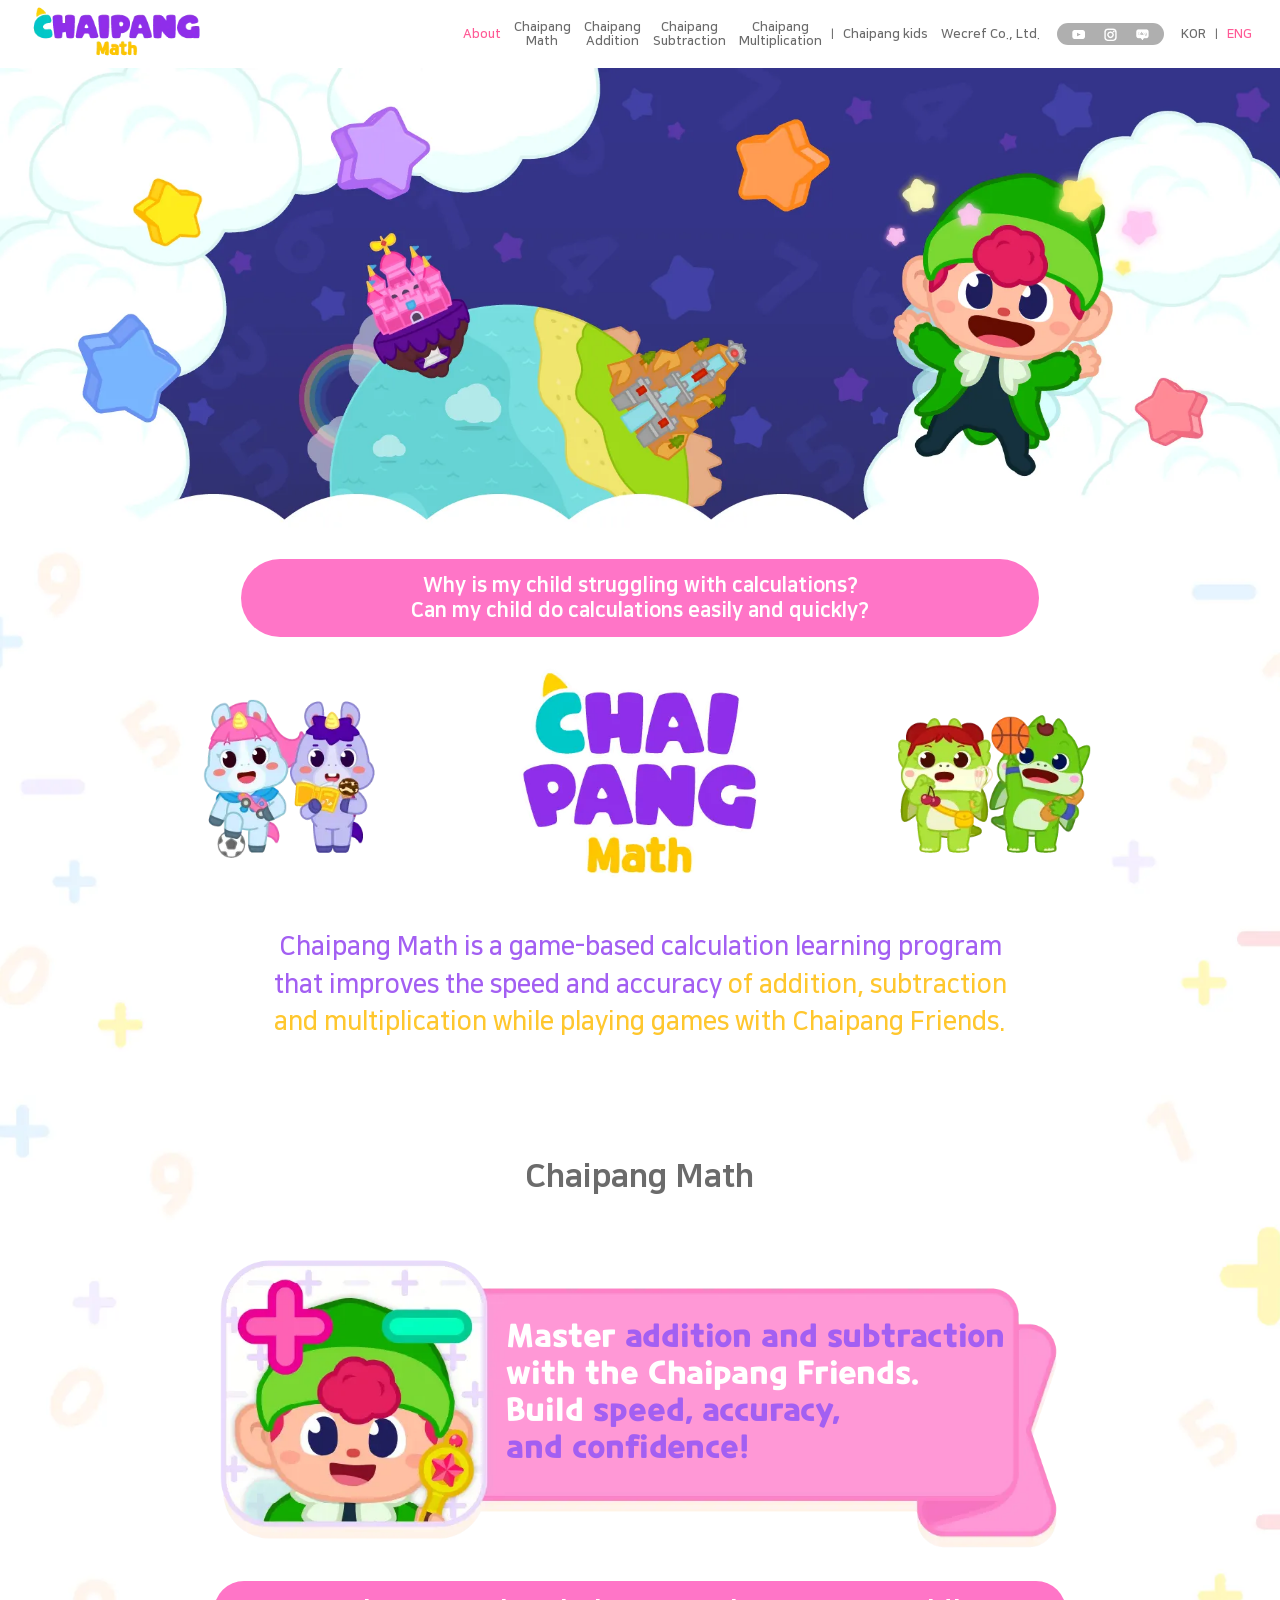
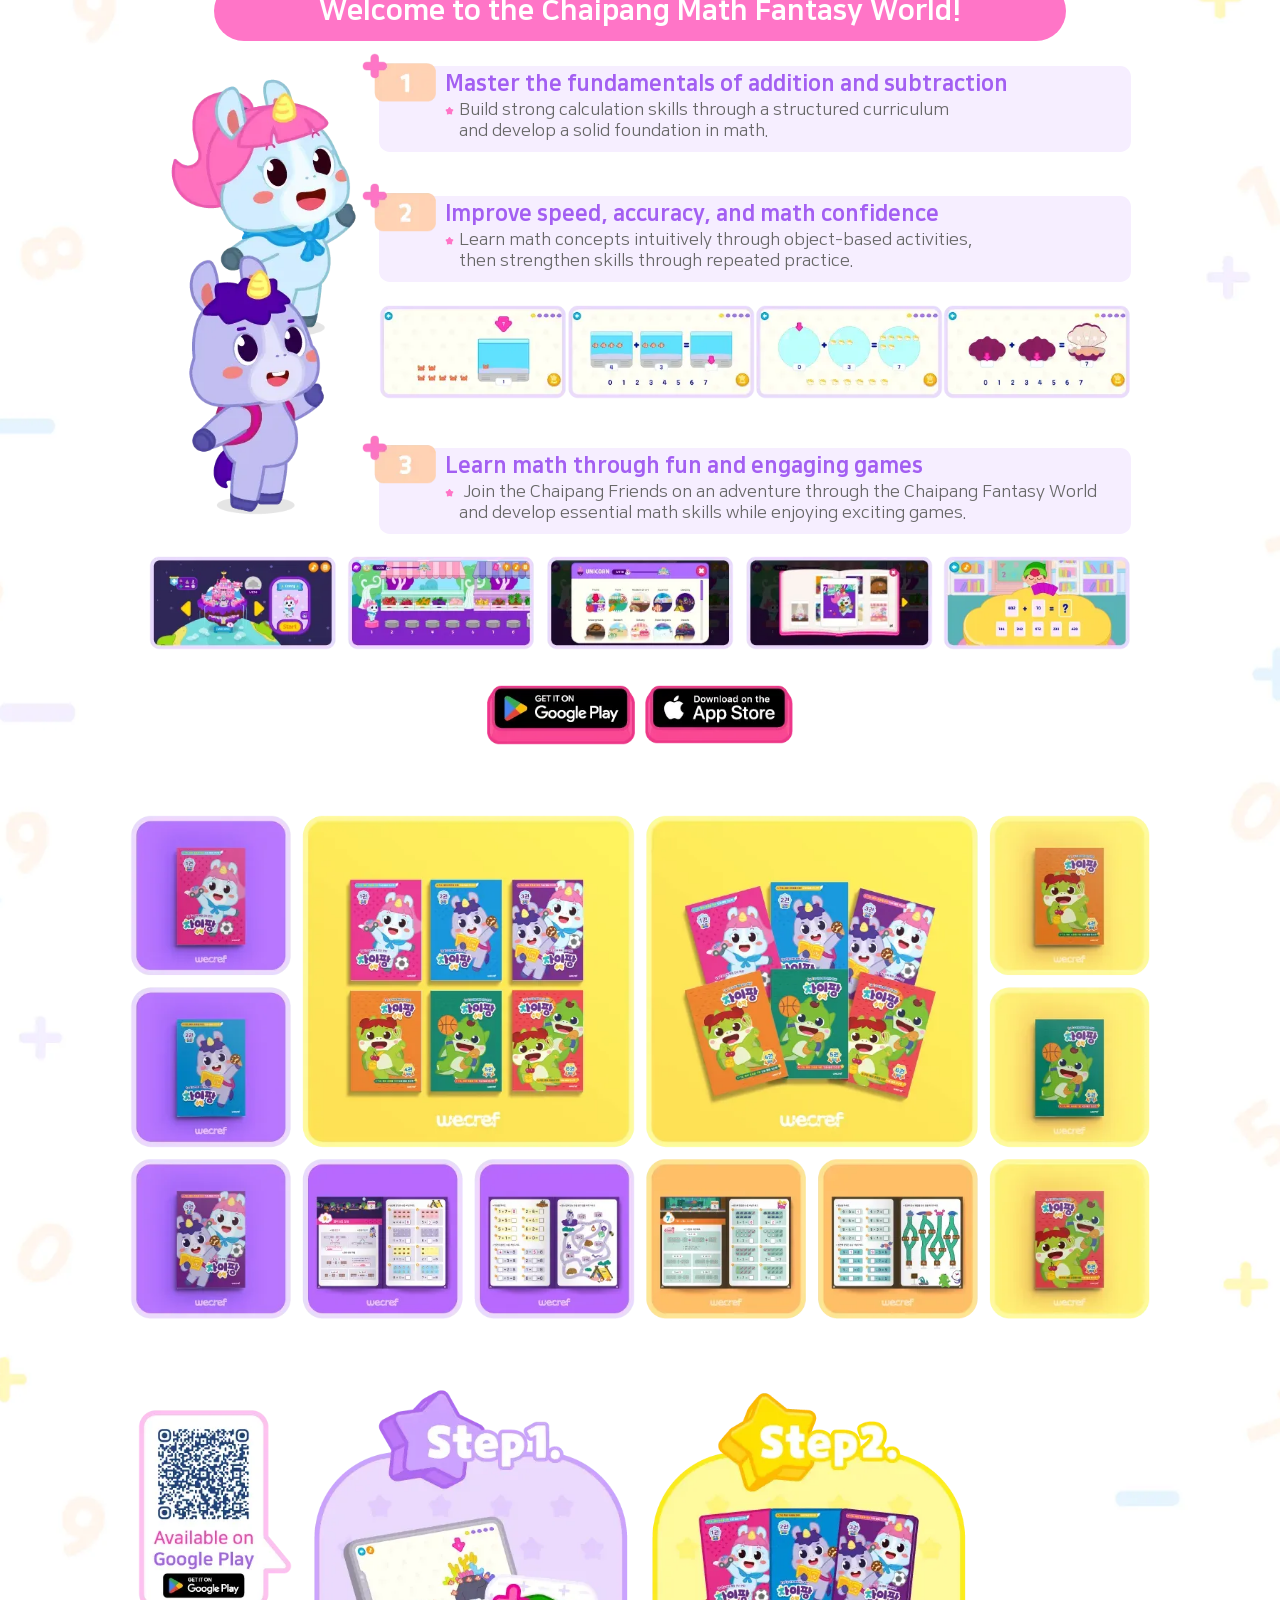
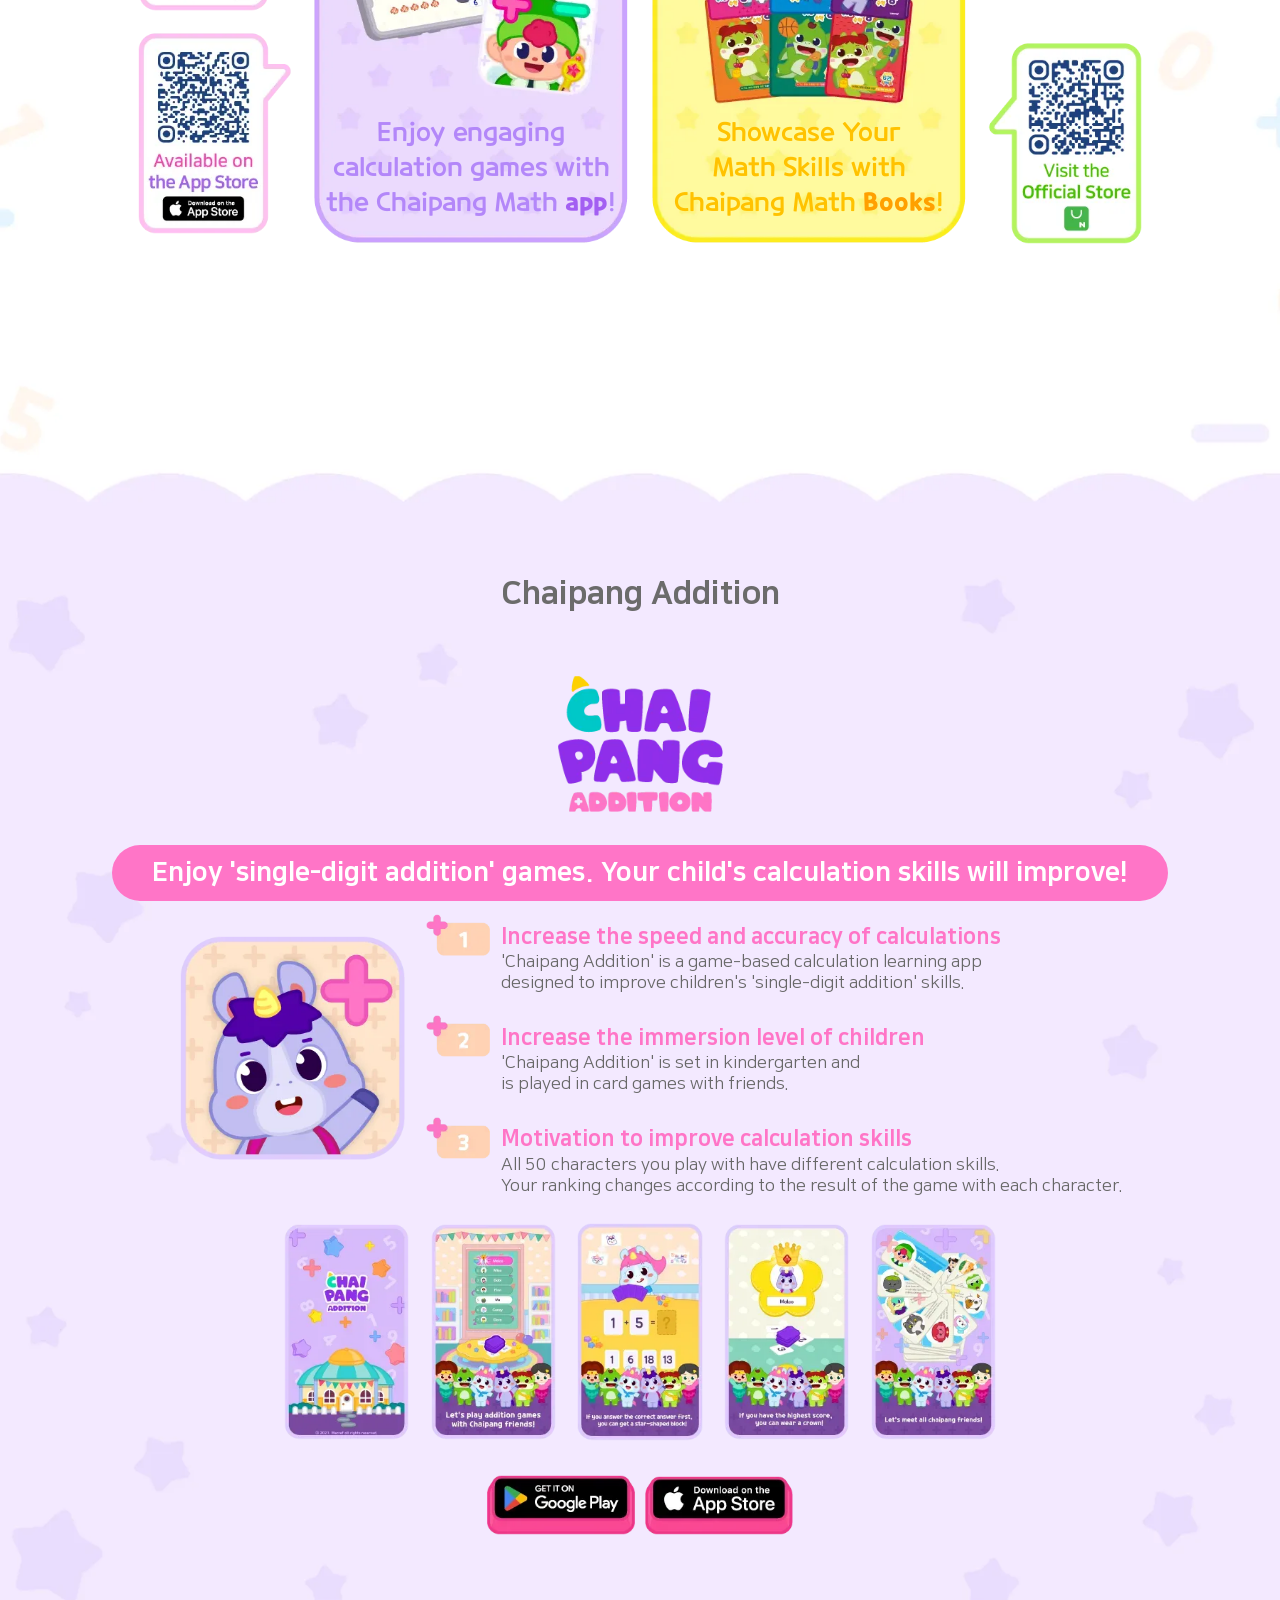
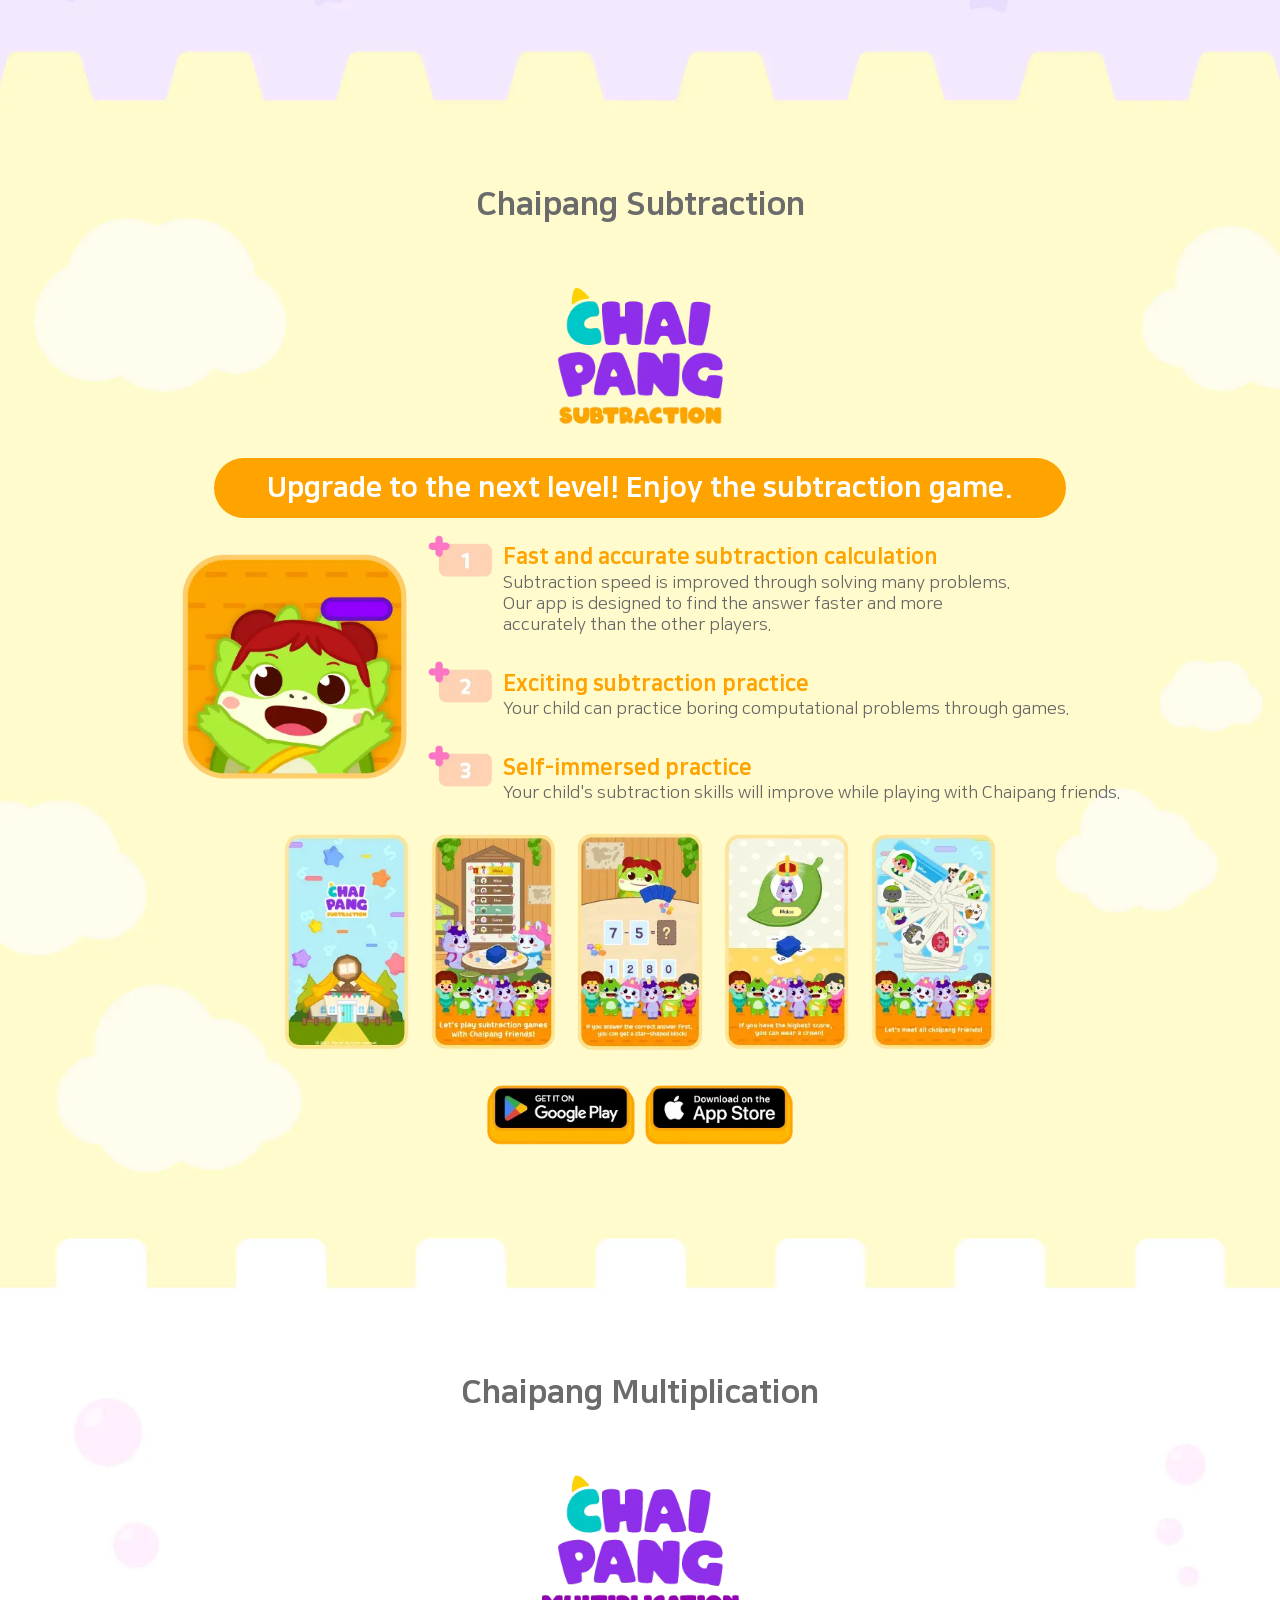
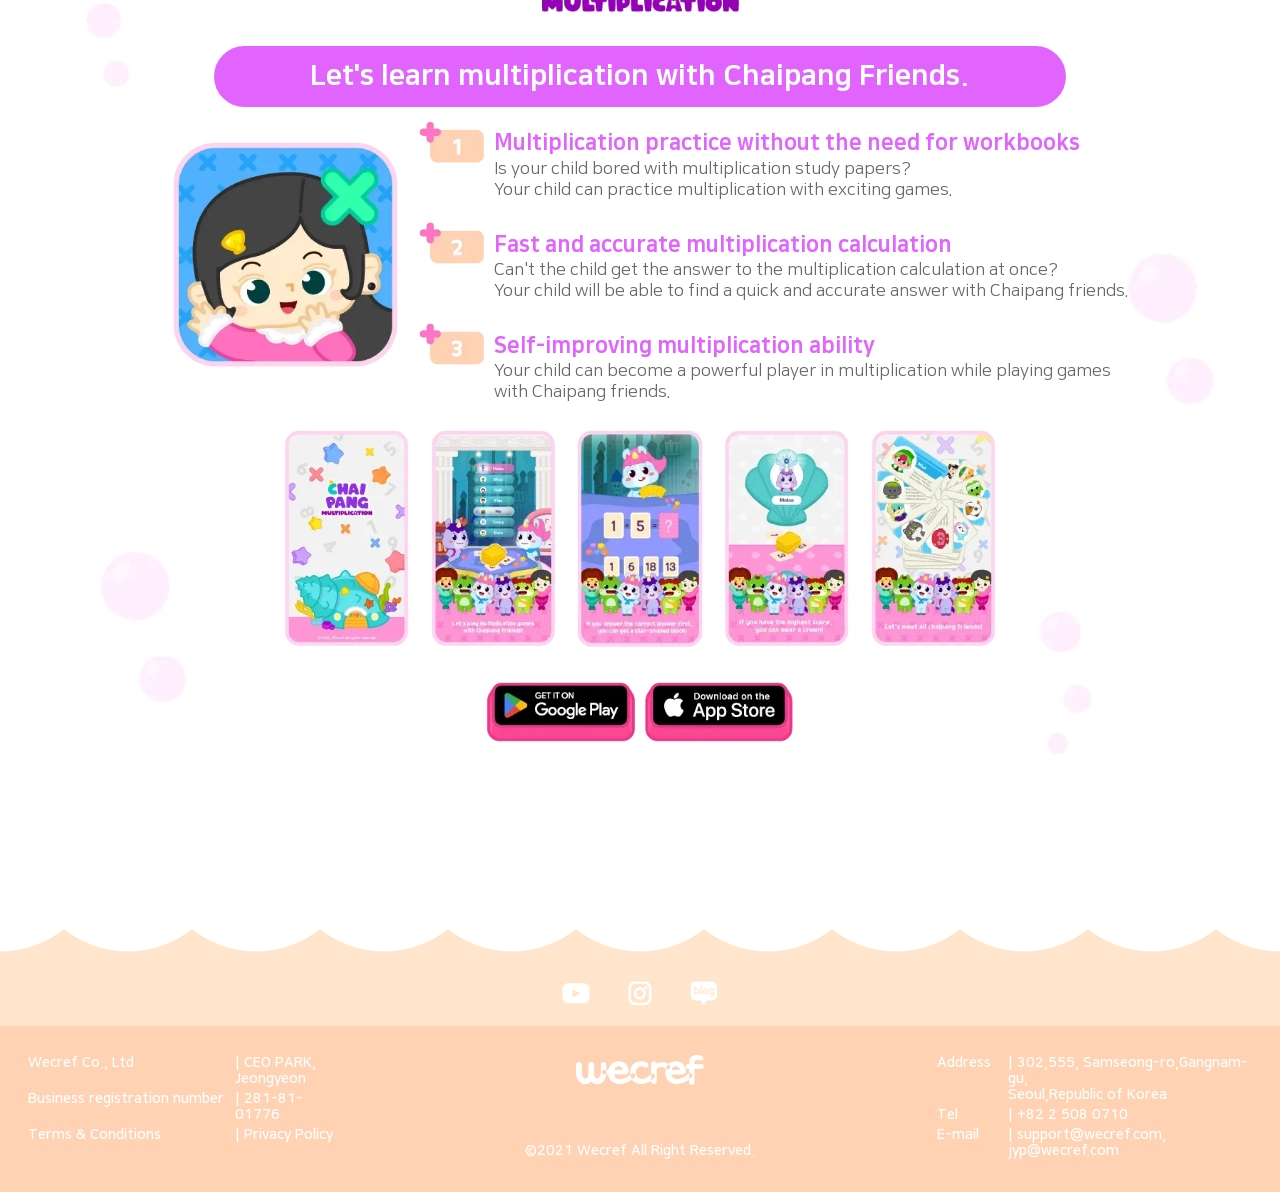
==== commit e13e364e: "nav: 'About us'를 'About'으로 변경" ====
--- a/en_index.html
+++ b/en_index.html
@@ -49,7 +49,7 @@
         </div>
         <div class="nav-body">
             <ul class="nav-menus">
-                <li><a href="#menu-main">About us</a></li>
+                <li><a href="#menu-main">About</a></li>
                 <li><a href="#menu-math">Chaipang<br>Math</a></li>
                 <li><a href="#menu-addition">Chaipang<br>Addition</a></li>
                 <li><a href="#menu-subtraction">Chaipang<br>Subtraction</a></li>
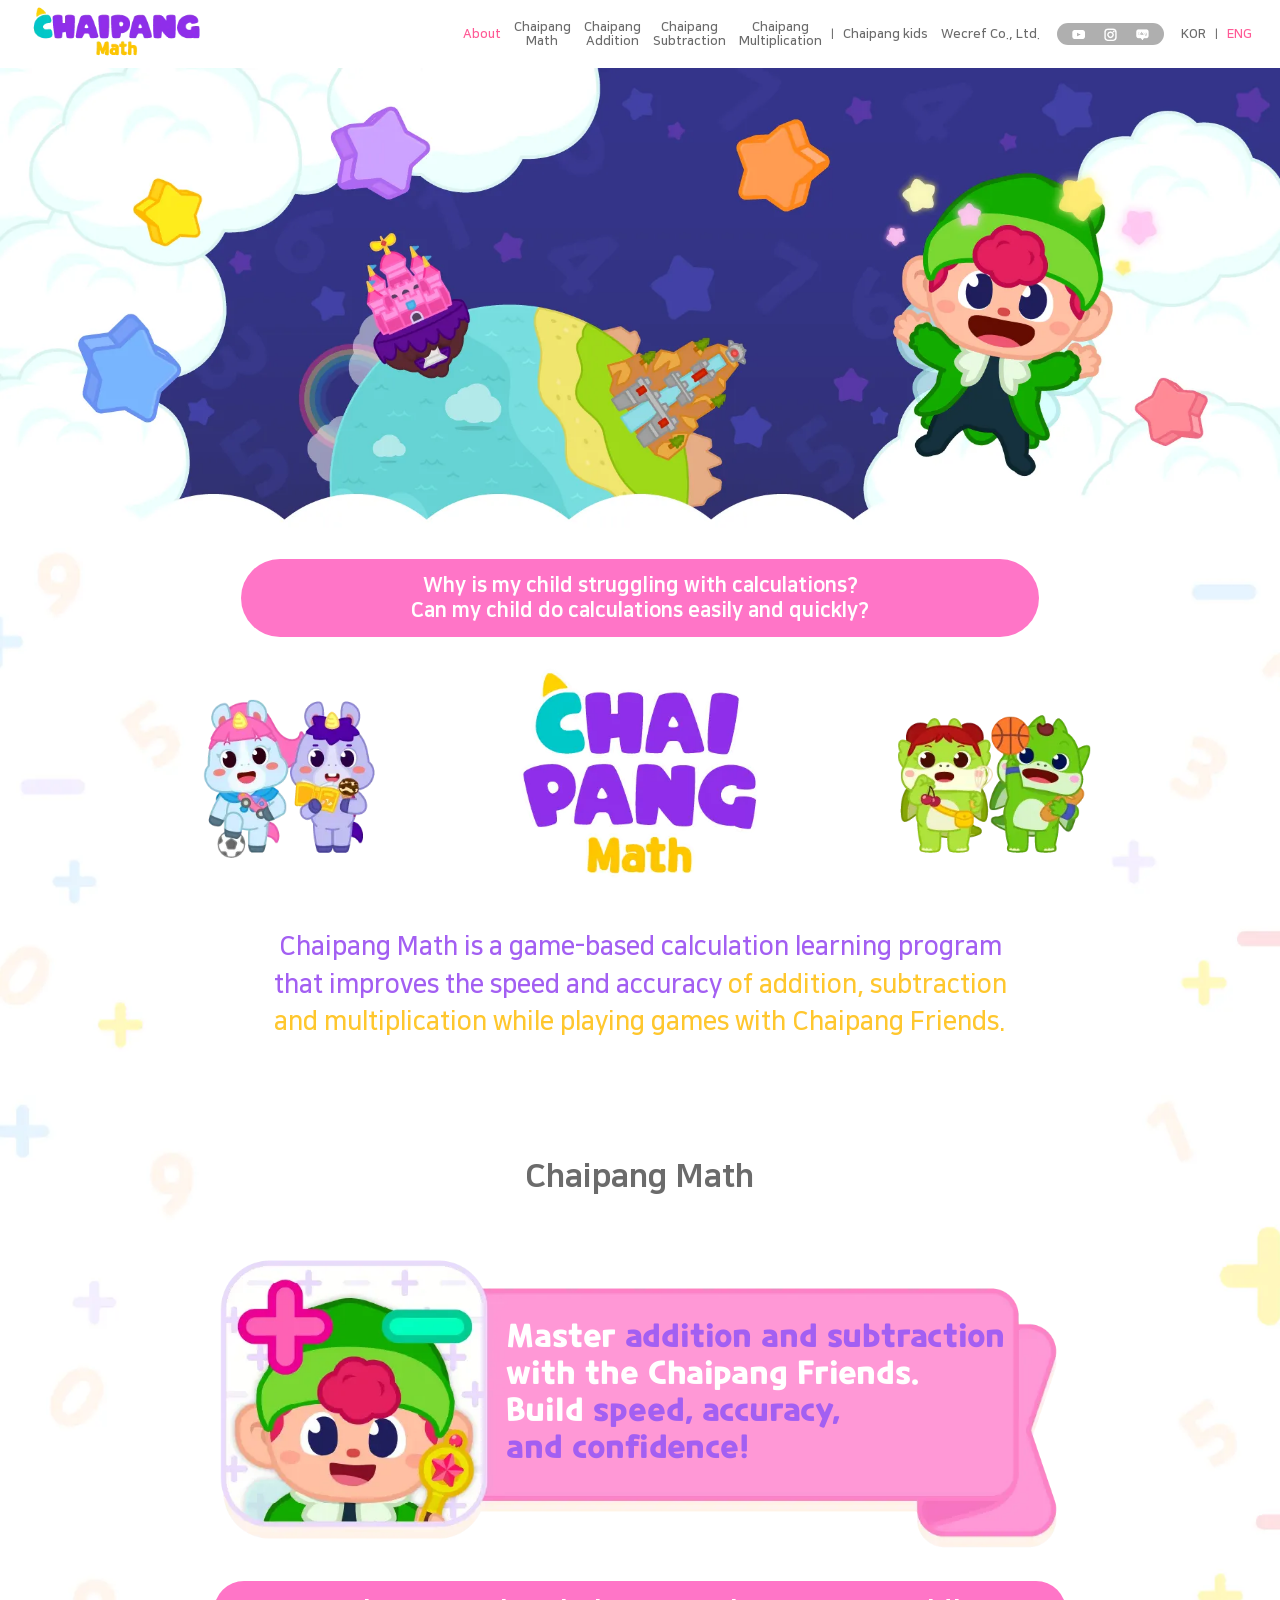
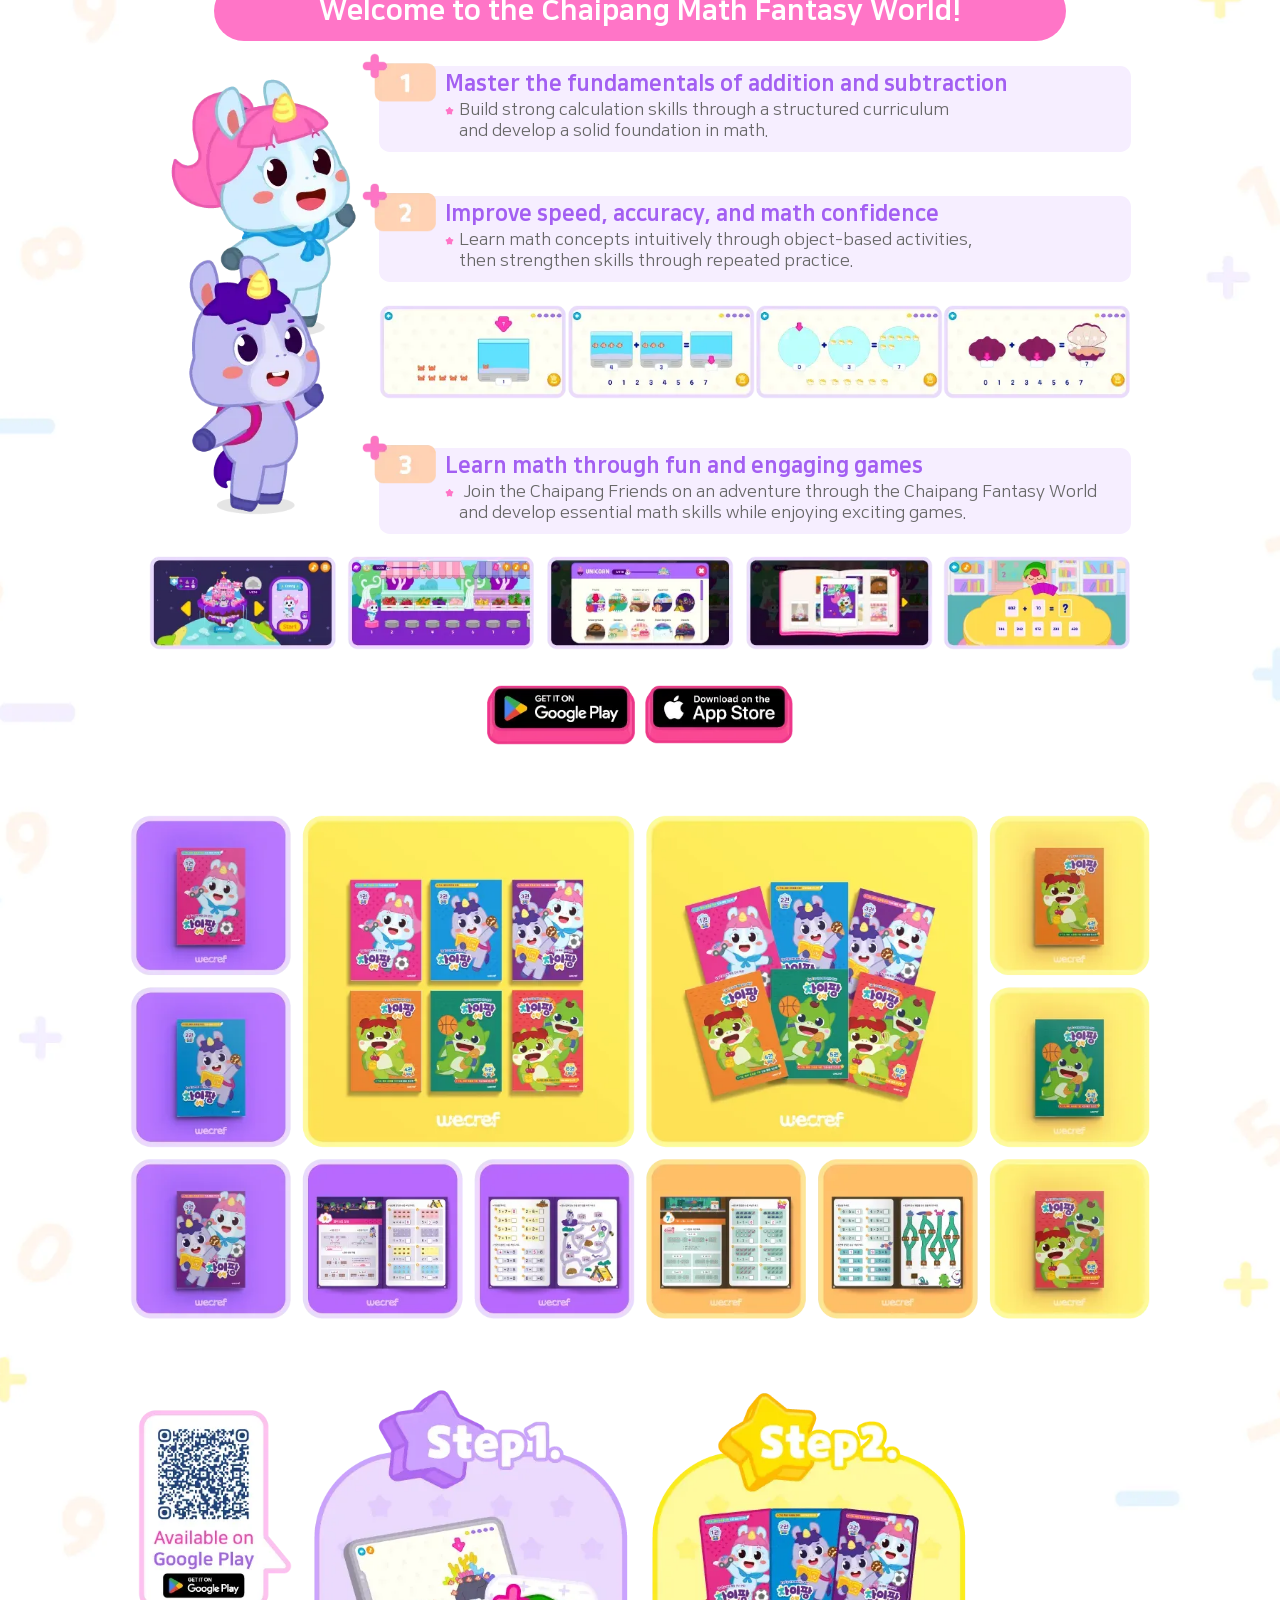
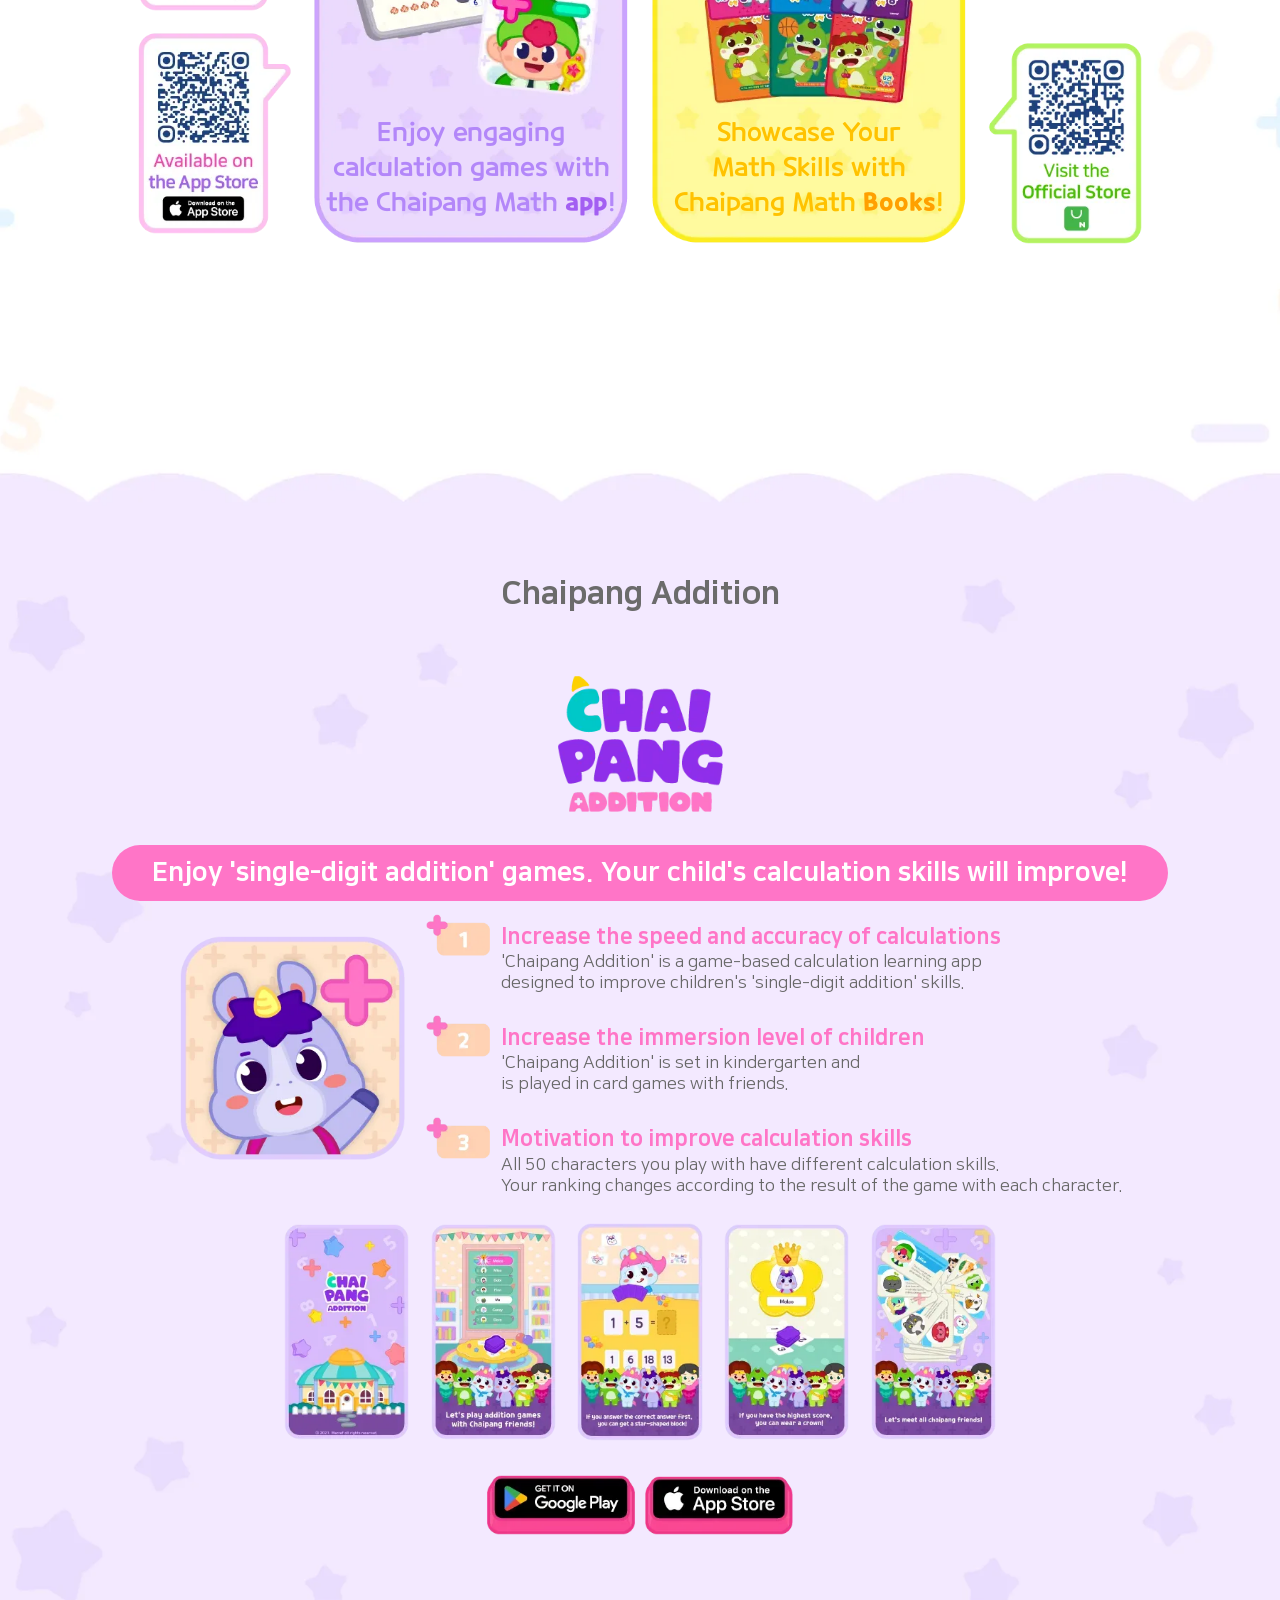
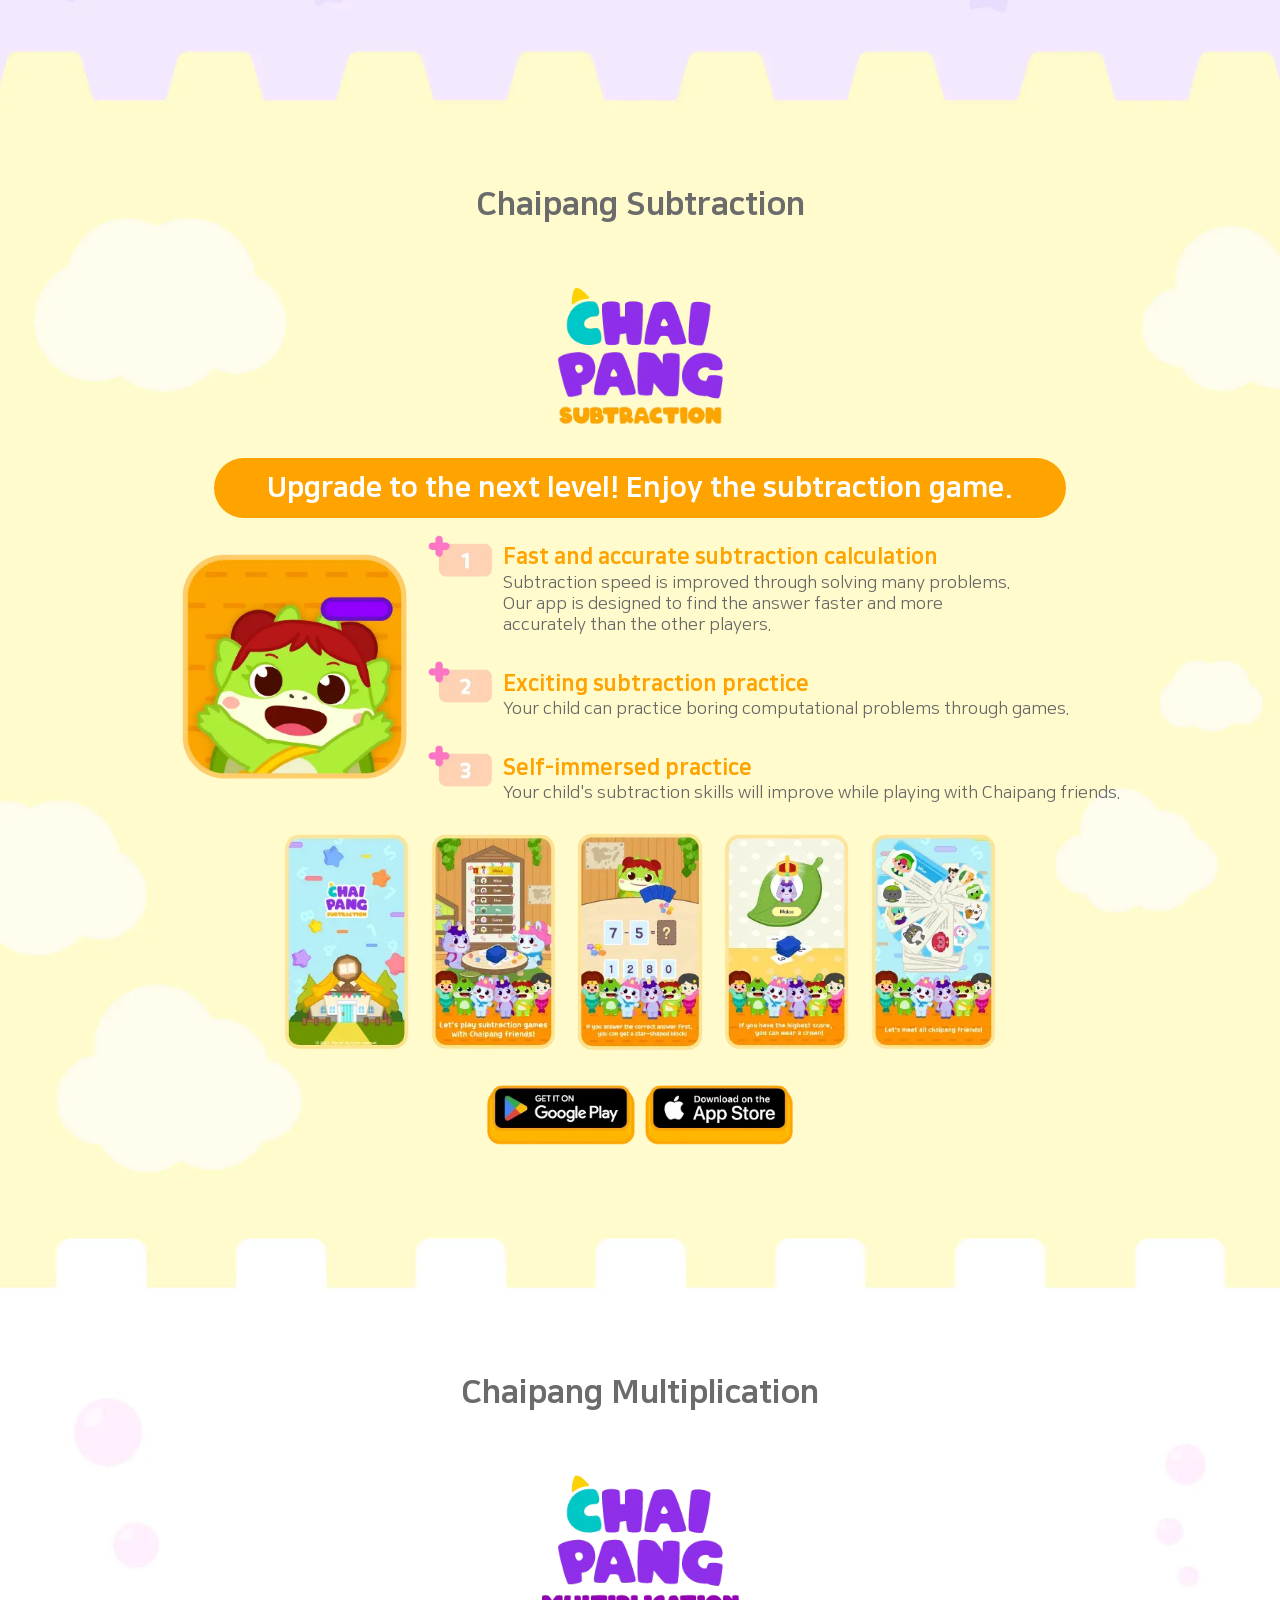
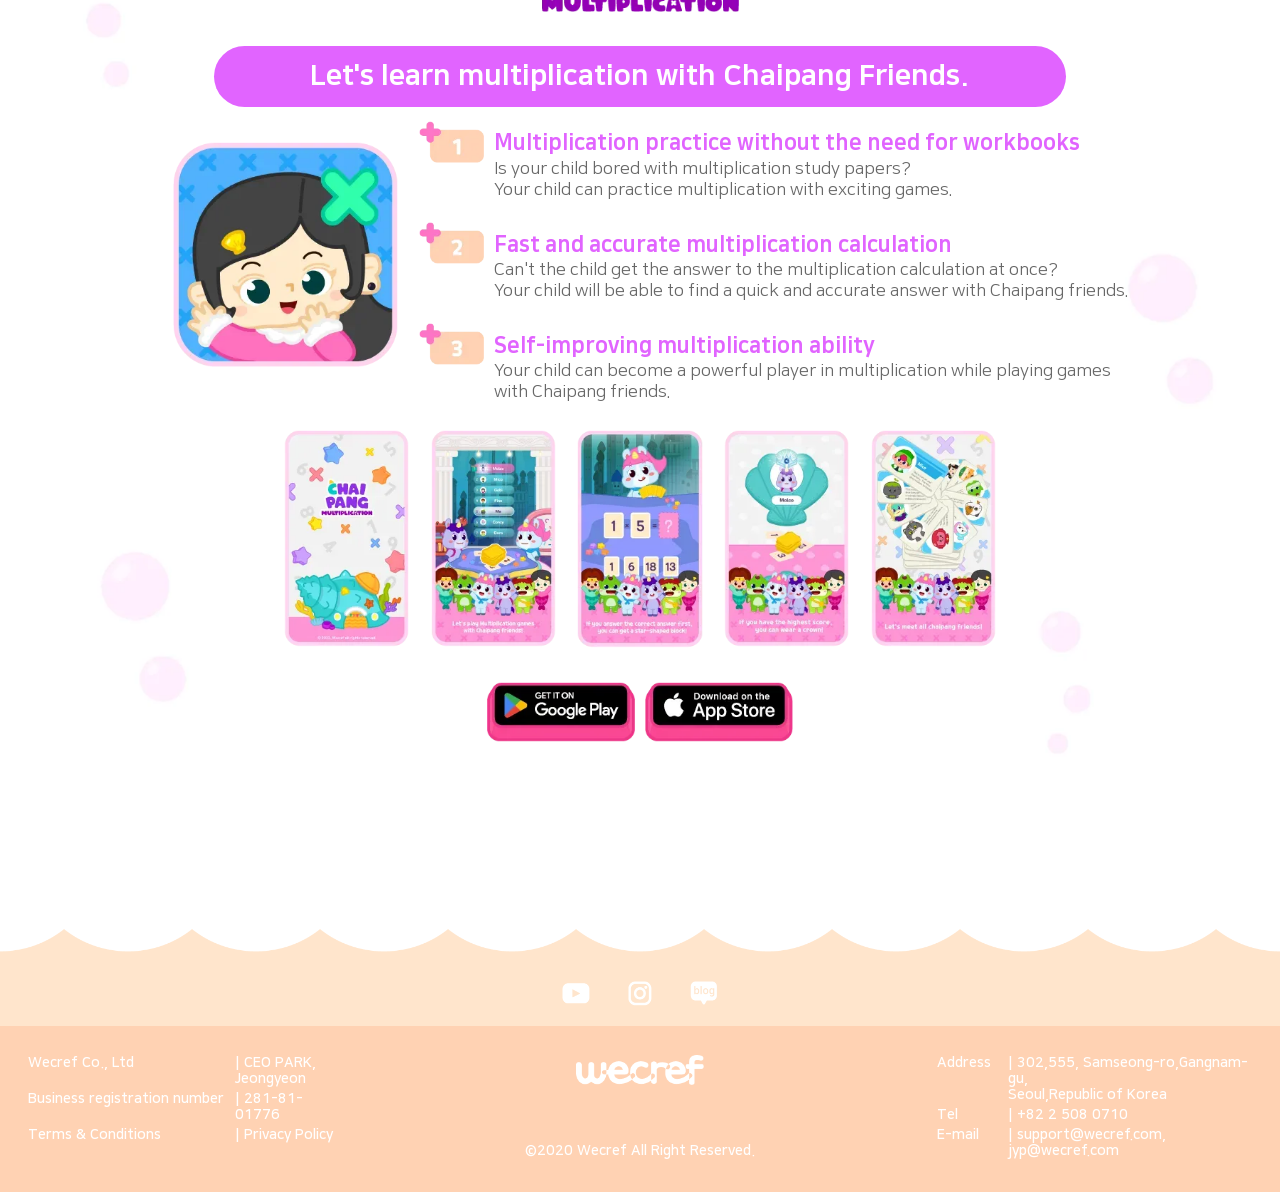
==== commit 73d225a8: "footer: ©2021 → ©2020 통일" ====
--- a/en_index.html
+++ b/en_index.html
@@ -453,7 +453,7 @@
             </ul>
             <ul class="info-list">
                 <li><picture><source srcset="./components/footer/images/source_2.webp" type="image/webp"><img src="./components/footer/images/source_2.png" alt="Wecref" /></picture></li>
-                <li>&copy;2021 Wecref All Right Reserved.</li>
+                <li>&copy;2020 Wecref All Right Reserved.</li>
             </ul>
             <ul class="info-list">
                 <li><span>Address</span><span>| 302,555, Samseong-ro,Gangnam-gu, <br class="responsive-break">Seoul,Republic of Korea</span></li>
@@ -472,7 +472,7 @@
             </div>
             <div class="col-logo">
                 <picture><source srcset="./components/footer/images/source_2.webp" type="image/webp"><img src="./components/footer/images/source_2.png" alt="Wecref" /></picture>
-                <p>&copy;2021 Wecref All Right Reserved.</p>
+                <p>&copy;2020 Wecref All Right Reserved.</p>
             </div>
         </div>
     </footer>
